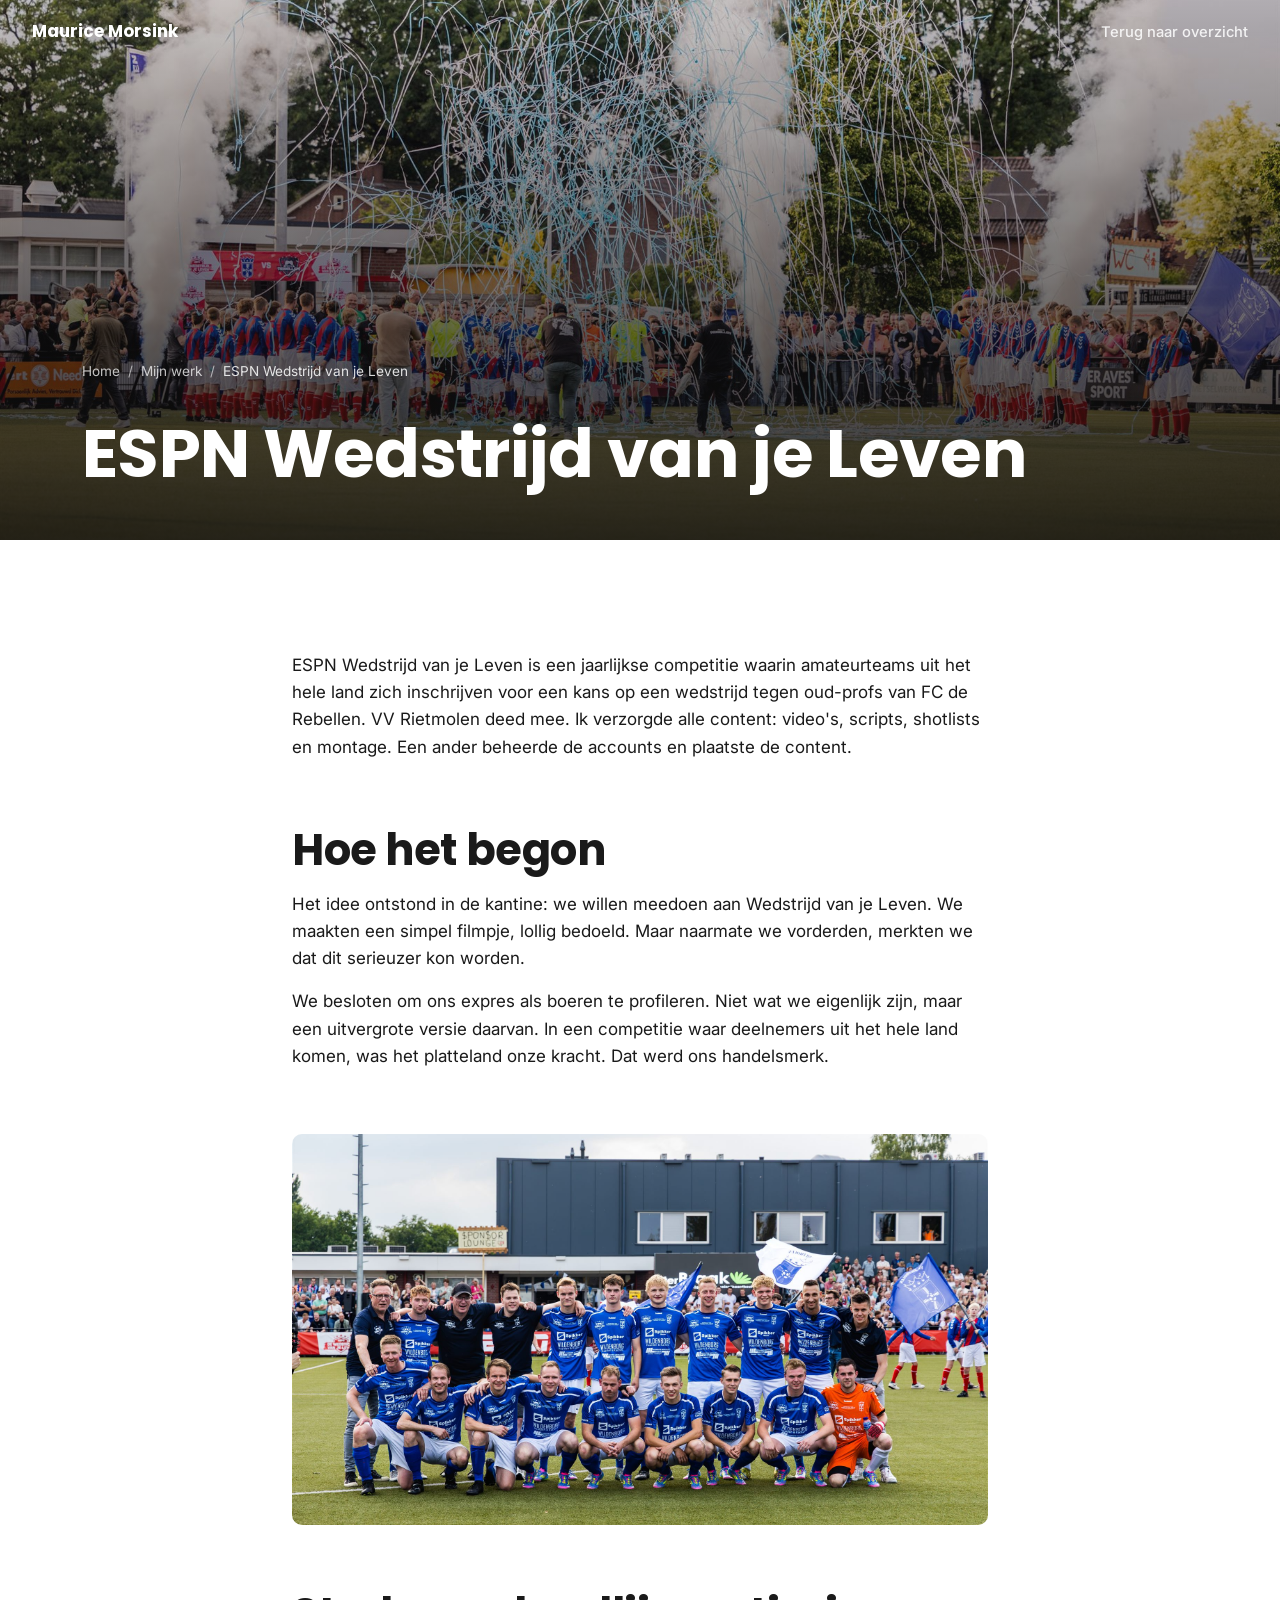
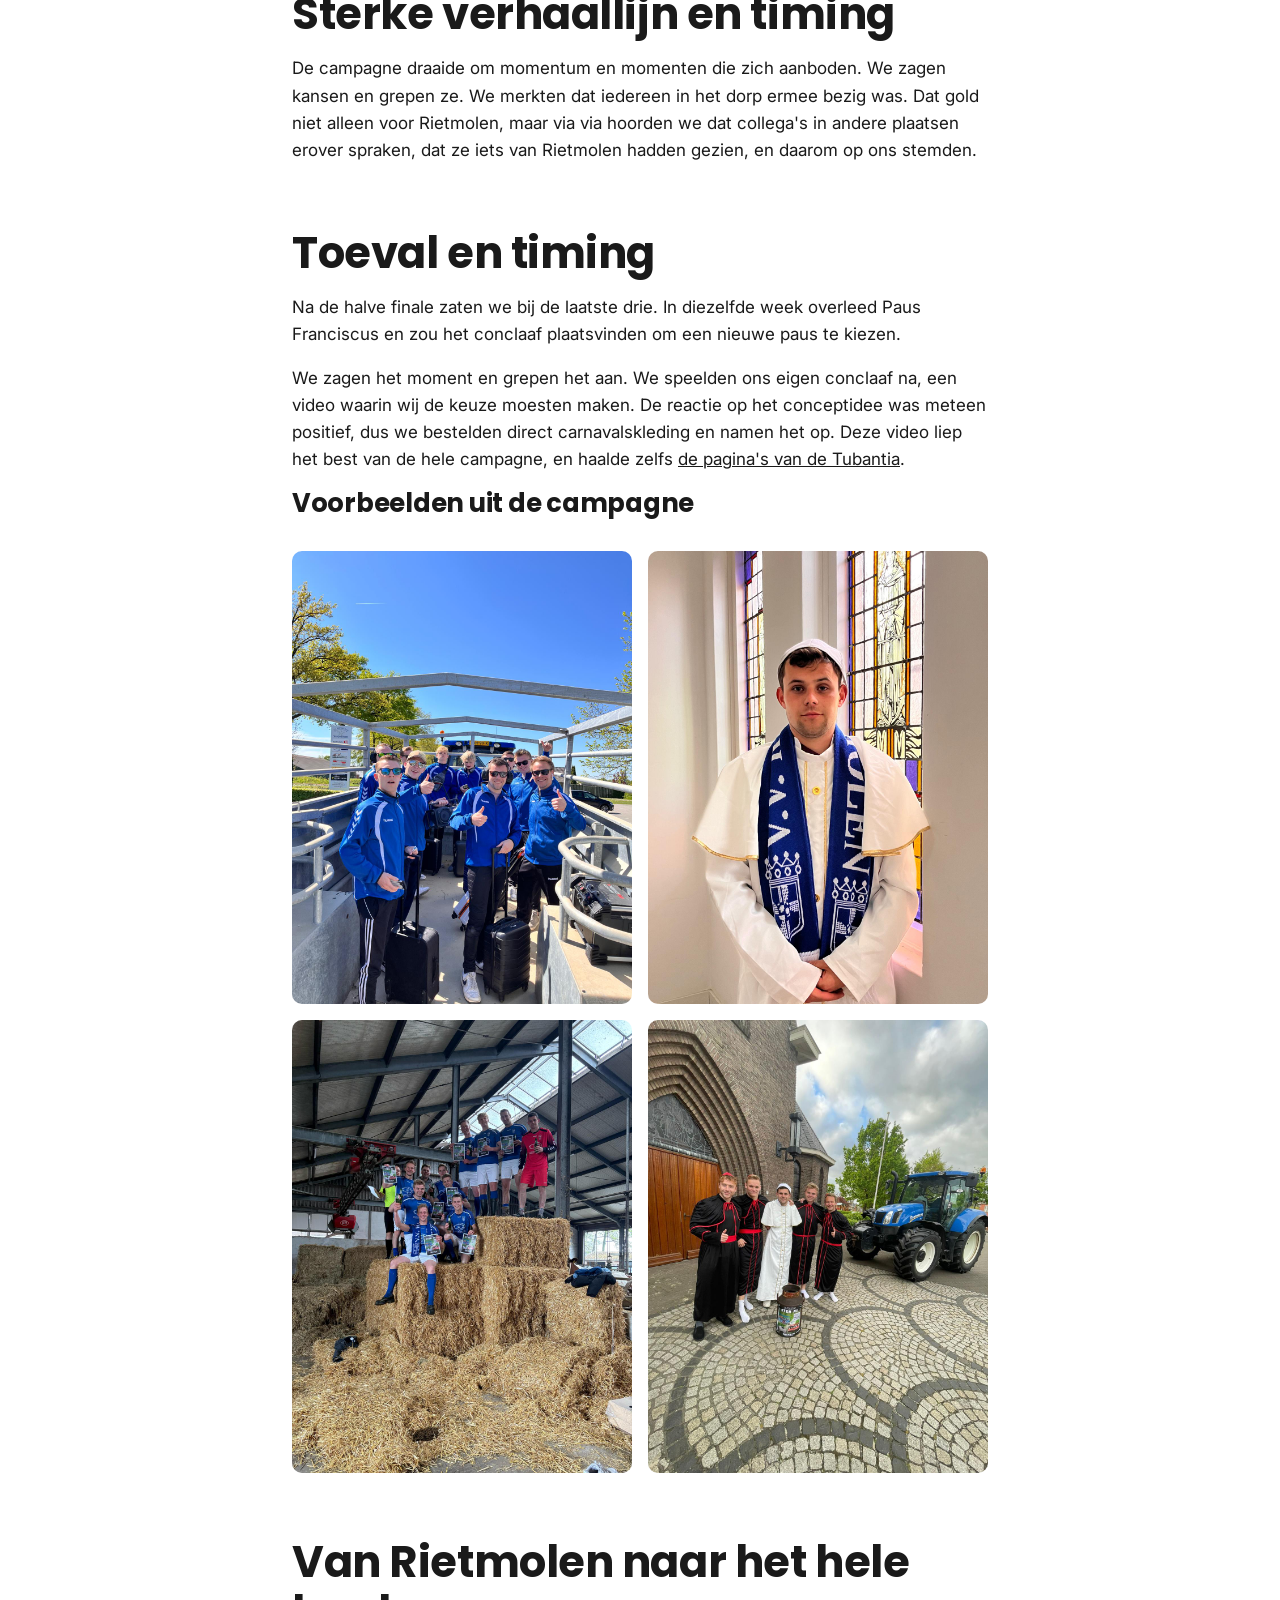
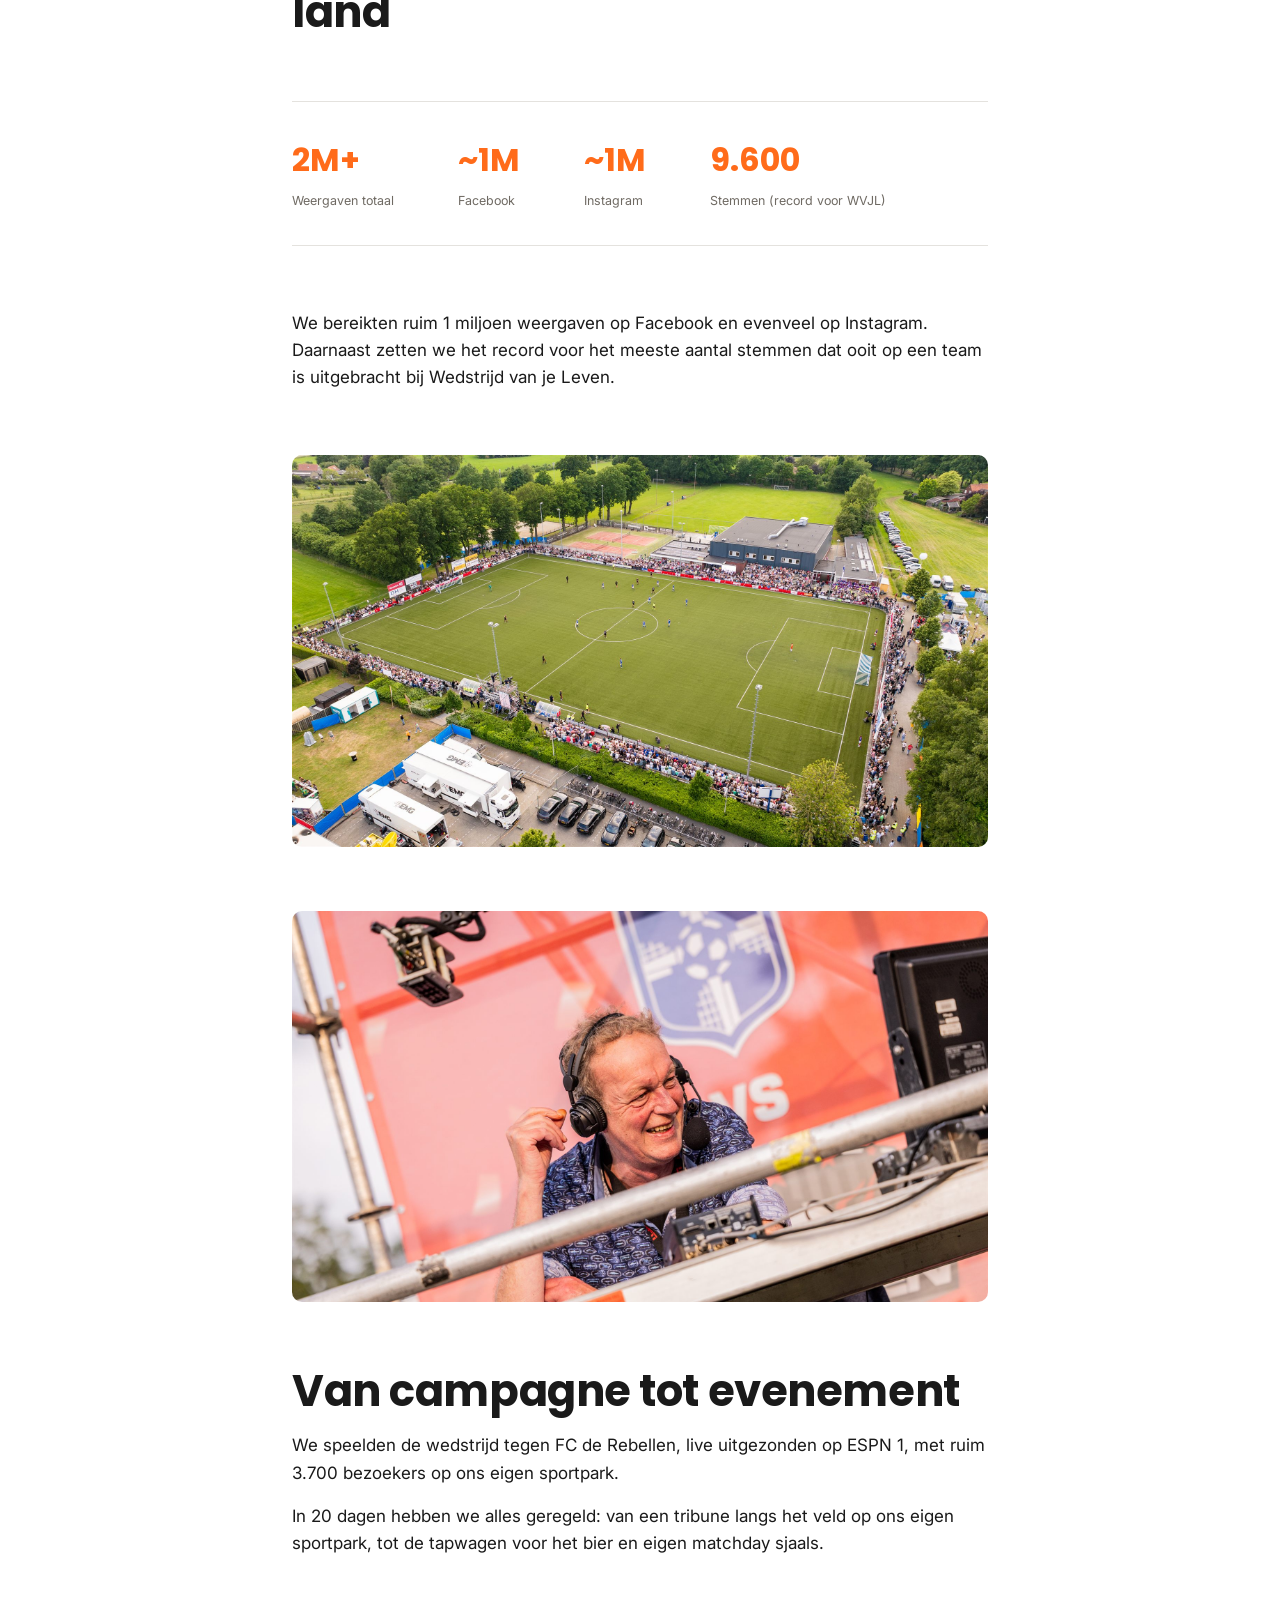
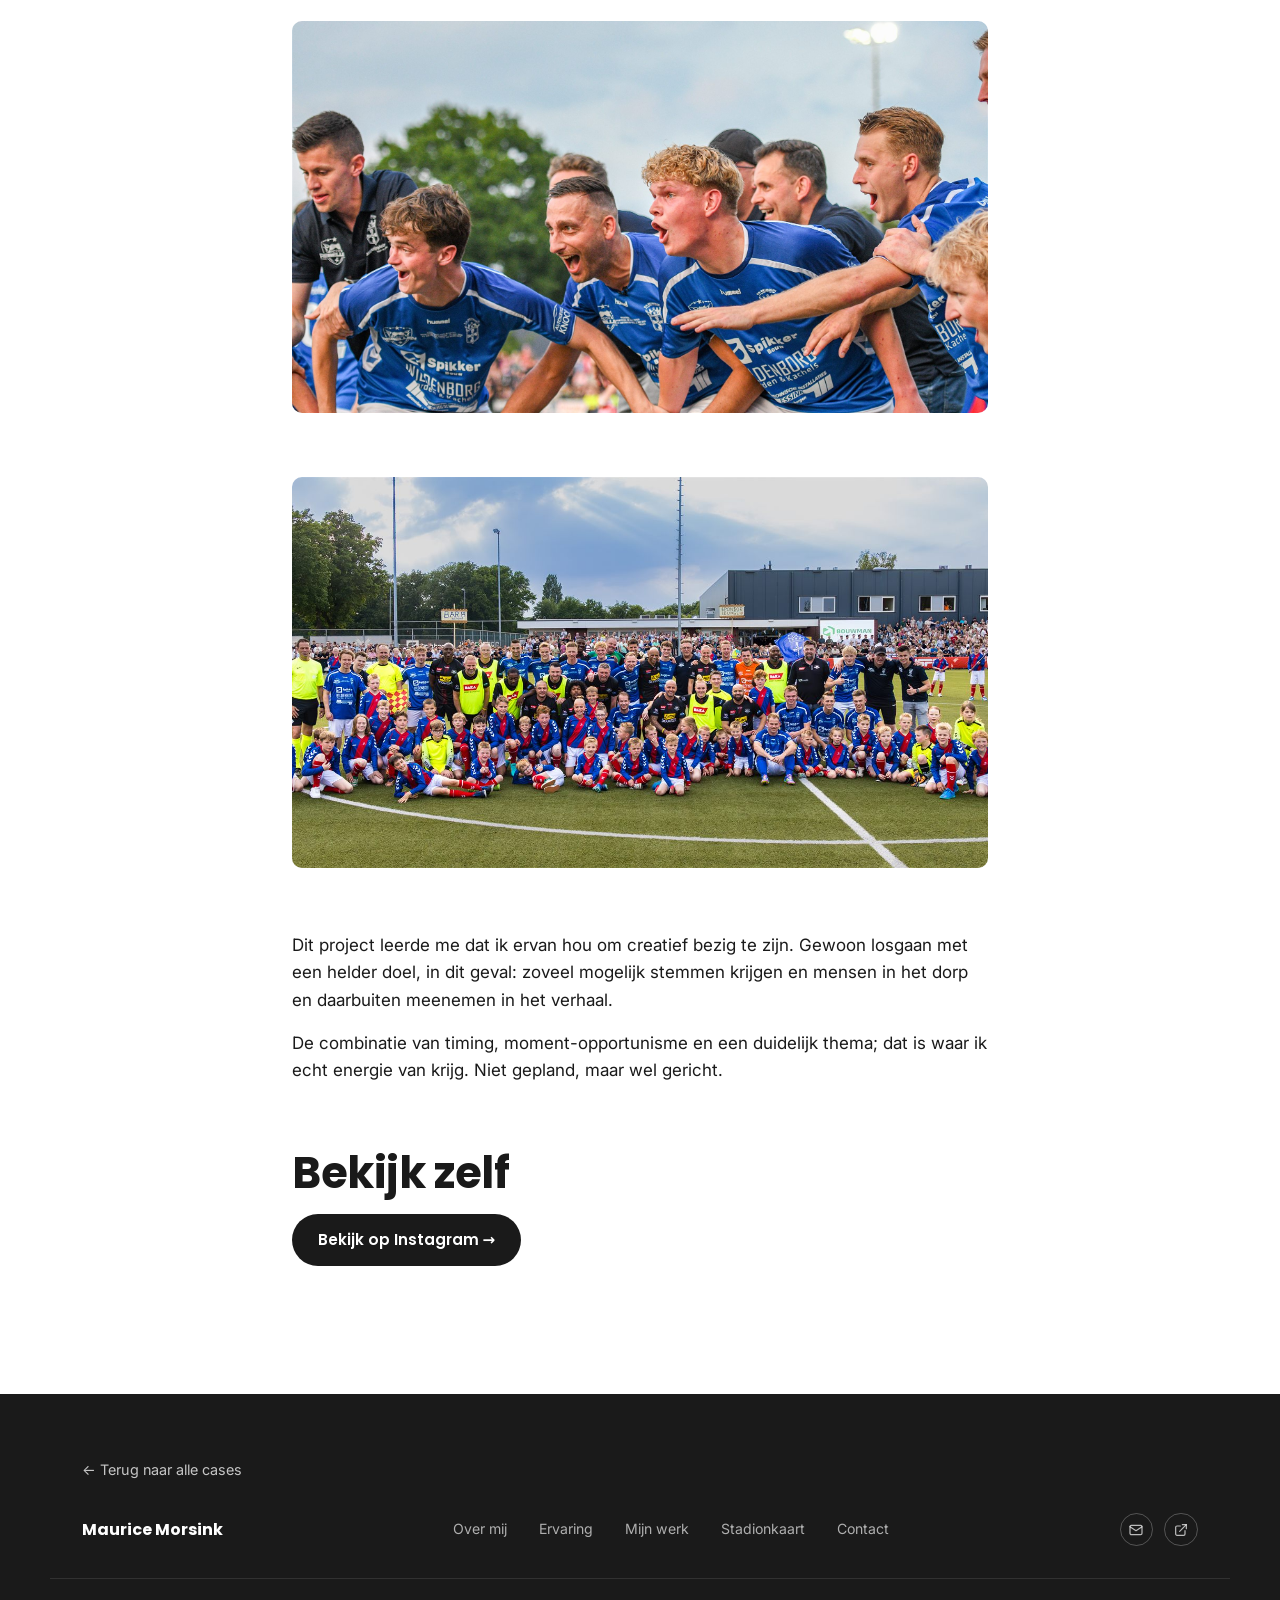
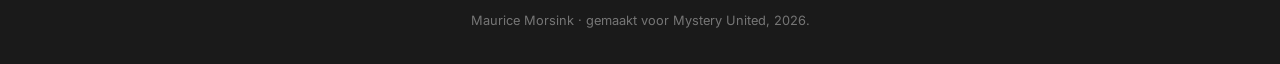
==== cases/espn-wedstrijd-van-je-leven.html @ ff26ba32 "Initial commit: Mystery United sollicitatiesite Statische onepager met interactieve stadionkaart, ar" ====
<!DOCTYPE html>
<html lang="nl">
<head>
<meta charset="UTF-8">
<meta name="viewport" content="width=device-width, initial-scale=1.0">
<title>Case: ESPN Wedstrijd van je Leven · Maurice Morsink</title>

<link rel="preconnect" href="https://fonts.googleapis.com">
<link rel="preconnect" href="https://fonts.gstatic.com" crossorigin>
<link href="https://fonts.googleapis.com/css2?family=Inter:wght@400;500;600&family=Poppins:wght@500;600;700&display=swap" rel="stylesheet">
<link rel="stylesheet" href="../css/styles.css">
</head>
<body>

<nav class="nav is-scrolled">
  <a href="../index.html" class="nav-logo">Maurice Morsink</a>
  <ul class="nav-links">
    <li><a href="../index.html#contentmarketeer">Terug naar overzicht</a></li>
  </ul>
</nav>

<header class="case-hero">
  <figure class="photo" data-num="12"><img src="../assets/photos/foto-12.jpg" alt="ESPN Wedstrijd van je Leven" onerror="this.parentElement.classList.add('missing')"></figure>
  <div class="container case-hero-content">
    <nav class="breadcrumb" aria-label="Breadcrumb">
      <a href="../index.html">Home</a>
      <span>/</span>
      <a href="../index.html#contentmarketeer">Mijn werk</a>
      <span>/</span>
      <span aria-current="page">ESPN Wedstrijd van je Leven</span>
    </nav>

    <h1>ESPN Wedstrijd van je Leven</h1>
  </div>
</header>

<article class="case-body">
  <p>ESPN Wedstrijd van je Leven is een jaarlijkse competitie waarin amateurteams uit het hele land zich inschrijven voor een kans op een wedstrijd tegen oud-profs van FC de Rebellen. VV Rietmolen deed mee. Ik verzorgde alle content: video's, scripts, shotlists en montage. Een ander beheerde de accounts en plaatste de content.</p>

  <h2>Hoe het begon</h2>
  <p>Het idee ontstond in de kantine: we willen meedoen aan Wedstrijd van je Leven. We maakten een simpel filmpje, lollig bedoeld. Maar naarmate we vorderden, merkten we dat dit serieuzer kon worden.</p>
  <p>We besloten om ons expres als boeren te profileren. Niet wat we eigenlijk zijn, maar een uitvergrote versie daarvan. In een competitie waar deelnemers uit het hele land komen, was het platteland onze kracht. Dat werd ons handelsmerk.</p>

  <figure class="photo" data-num="55"><img src="../assets/photos/foto-55.jpg" alt="VV Rietmolen teamfoto met vlaggen en publiek" onerror="this.parentElement.classList.add('missing')"></figure>

  <h2>Sterke verhaallijn en timing</h2>
  <p>De campagne draaide om momentum en momenten die zich aanboden. We zagen kansen en grepen ze. We merkten dat iedereen in het dorp ermee bezig was. Dat gold niet alleen voor Rietmolen, maar via via hoorden we dat collega's in andere plaatsen erover spraken, dat ze iets van Rietmolen hadden gezien, en daarom op ons stemden.</p>

  <h2>Toeval en timing</h2>
  <p>Na de halve finale zaten we bij de laatste drie. In diezelfde week overleed Paus Franciscus en zou het conclaaf plaatsvinden om een nieuwe paus te kiezen.</p>
  <p>We zagen het moment en grepen het aan. We speelden ons eigen conclaaf na, een video waarin wij de keuze moesten maken. De reactie op het conceptidee was meteen positief, dus we bestelden direct carnavalskleding en namen het op. Deze video liep het best van de hele campagne, en haalde zelfs <a href="https://www.tubantia.nl/play/productie/vv-rietmolen-speelt-het-vaticaan-na-1399863" target="_blank" rel="noopener">de pagina's van de Tubantia</a>.</p>

  <h3>Voorbeelden uit de campagne</h3>
  <div class="case-example-grid">
    <figure class="photo" data-num="57"><img src="../assets/photos/foto-57.jpg" alt="Het team in trainingspakken in de veekar, als vertrekhal geënsceneerd" onerror="this.parentElement.classList.add('missing')"></figure>
    <figure class="photo" data-num="58"><img src="../assets/photos/foto-58.jpg" alt="In vol pausornaat voor de pausvideo" onerror="this.parentElement.classList.add('missing')"></figure>
    <figure class="photo" data-num="59"><img src="../assets/photos/foto-59.jpg" alt="Het team in de schuur met STEM NU-posters" onerror="this.parentElement.classList.add('missing')"></figure>
    <figure class="photo" data-num="61"><img src="../assets/photos/foto-61.jpg" alt="Kardinalen en de paus voor de kerk, met een trekker op de achtergrond" onerror="this.parentElement.classList.add('missing')"></figure>
  </div>

  <h2>Van Rietmolen naar het hele land</h2>
  <div class="case-stats-row">
    <div class="case-stat"><strong>2M+</strong><span>Weergaven totaal</span></div>
    <div class="case-stat"><strong>~1M</strong><span>Facebook</span></div>
    <div class="case-stat"><strong>~1M</strong><span>Instagram</span></div>
    <div class="case-stat"><strong>9.600</strong><span>Stemmen (record voor WVJL)</span></div>
  </div>
  <p>We bereikten ruim 1 miljoen weergaven op Facebook en evenveel op Instagram. Daarnaast zetten we het record voor het meeste aantal stemmen dat ooit op een team is uitgebracht bij Wedstrijd van je Leven.</p>

  <figure class="photo" data-num="60"><img src="../assets/photos/foto-60.jpg" alt="Luchtfoto van het sportpark tijdens de wedstrijd, met ESPN-uitzendwagens" onerror="this.parentElement.classList.add('missing')"></figure>
  <figure class="photo" data-num="14"><img src="../assets/photos/foto-14.jpg" alt="Commentator en broadcastopstelling bij Wedstrijd van je Leven" onerror="this.parentElement.classList.add('missing')"></figure>

  <h2>Van campagne tot evenement</h2>
  <p>We speelden de wedstrijd tegen FC de Rebellen, live uitgezonden op ESPN 1, met ruim 3.700 bezoekers op ons eigen sportpark.</p>
  <p>In 20 dagen hebben we alles geregeld: van een tribune langs het veld op ons eigen sportpark, tot de tapwagen voor het bier en eigen matchday sjaals.</p>

  <figure class="photo" data-num="56"><img src="../assets/photos/foto-56.jpg" alt="Spelers van VV Rietmolen vieren feest" onerror="this.parentElement.classList.add('missing')"></figure>
  <figure class="photo" data-num="13"><img src="../assets/photos/foto-13.jpg" alt="Teamfoto op het veld met volle tribune" onerror="this.parentElement.classList.add('missing')"></figure>

  <p>Dit project leerde me dat ik ervan hou om creatief bezig te zijn. Gewoon losgaan met een helder doel, in dit geval: zoveel mogelijk stemmen krijgen en mensen in het dorp en daarbuiten meenemen in het verhaal.</p>
  <p>De combinatie van timing, moment-opportunisme en een duidelijk thema; dat is waar ik echt energie van krijg. Niet gepland, maar wel gericht.</p>

  <h2>Bekijk zelf</h2>
  <p><a class="btn btn-dark" href="https://www.instagram.com/vvrietmolenheren1/" target="_blank" rel="noopener">Bekijk op Instagram →</a></p>
</article>

<footer class="site-footer">
  <div class="container">
    <a class="case-back" href="../index.html#contentmarketeer">← Terug naar alle cases</a>
  </div>
  <div class="container footer-inner">
    <a href="../index.html" class="footer-logo">Maurice Morsink</a>
    <ul class="footer-links">
      <li><a href="../index.html#over-mij">Over mij</a></li>
      <li><a href="../index.html#ervaring">Ervaring</a></li>
      <li><a href="../index.html#contentmarketeer">Mijn werk</a></li>
      <li><a href="../index.html#stadionkaart">Stadionkaart</a></li>
      <li><a href="../index.html#contact">Contact</a></li>
    </ul>
    <div class="footer-social">
      <a href="mailto:mauricemorsink@hotmail.com" aria-label="Mail mij">
        <svg width="16" height="16" viewBox="0 0 24 24" fill="none" stroke="currentColor" stroke-width="1.8" stroke-linecap="round" stroke-linejoin="round"><rect x="3" y="5" width="18" height="14" rx="2"/><path d="M3 7l9 6 9-6"/></svg>
      </a>
      <a href="https://www.linkedin.com/in/mauricemorsink/" target="_blank" rel="noopener" aria-label="LinkedIn">
        <svg width="16" height="16" viewBox="0 0 24 24" fill="none" stroke="currentColor" stroke-width="1.8" stroke-linecap="round" stroke-linejoin="round"><path d="M14 4h6v6"/><path d="M20 4L10 14"/><path d="M18 13v5a2 2 0 0 1-2 2H6a2 2 0 0 1-2-2V8a2 2 0 0 1 2-2h5"/></svg>
      </a>
    </div>
  </div>
  <div class="container footer-bottom">Maurice Morsink · gemaakt voor Mystery United, 2026.</div>
</footer>

<script src="../js/main.js"></script>
</body>
</html>
---- css/styles.css ----
/* ============================================
   Mystery United — sollicitatiesite Maurice
   Design system: antraciet/wit basis, oranje accent
   ============================================ */

:root {
  --color-ink: #1a1a1a;
  --color-ink-soft: #2c2c2c;
  --color-paper: #ffffff;
  --color-paper-soft: #f5f4f2;
  --color-line: #e4e2de;
  --color-orange: #ff6b1a; /* placeholder — vervang door exact Mystery United-oranje */
  --color-orange-dark: #e0570d;
  --color-muted: #6f6a63;

  --font-head: "Poppins", "Segoe UI", system-ui, sans-serif;
  --font-body: "Inter", "Segoe UI", system-ui, sans-serif;

  --gap-xs: 0.5rem;
  --gap-sm: 1rem;
  --gap-md: 2rem;
  --gap-lg: 4rem;
  --gap-xl: 7rem;

  --radius: 10px;
  --shadow-soft: 0 12px 30px rgba(26, 26, 26, 0.12);
  --container: 1180px;
}

* { box-sizing: border-box; }

html { scroll-behavior: smooth; }

body {
  margin: 0;
  background: var(--color-paper);
  color: var(--color-ink);
  font-family: var(--font-body);
  font-size: 17px;
  line-height: 1.6;
  -webkit-font-smoothing: antialiased;
  overflow-x: hidden;
}

h1, h2, h3, h4 {
  font-family: var(--font-head);
  font-weight: 700;
  line-height: 1.15;
  margin: 0 0 var(--gap-sm);
  letter-spacing: -0.01em;
}

h2 { font-size: clamp(1.9rem, 3.4vw, 2.75rem); }
h3 { font-size: clamp(1.25rem, 2vw, 1.6rem); }

p { margin: 0 0 1rem; }
a { color: inherit; }

img { max-width: 100%; display: block; }

.container {
  width: 100%;
  max-width: var(--container);
  margin: 0 auto;
  padding: 0 var(--gap-md);
}

section { padding: var(--gap-xl) 0; }

.eyebrow {
  display: inline-block;
  font-family: var(--font-head);
  font-size: 0.8rem;
  font-weight: 600;
  letter-spacing: 0.14em;
  text-transform: uppercase;
  color: var(--color-orange);
  margin-bottom: var(--gap-xs);
}

.lede {
  max-width: 640px;
  color: var(--color-muted);
  font-size: 1.1rem;
}
.about-text {
  max-width: 640px;
  color: var(--color-ink);
  font-size: 1.05rem;
}

.btn {
  display: inline-flex;
  align-items: center;
  gap: 0.5rem;
  font-family: var(--font-head);
  font-weight: 600;
  font-size: 0.95rem;
  padding: 0.85rem 1.6rem;
  border-radius: 999px;
  background: var(--color-orange);
  color: var(--color-paper);
  text-decoration: none;
  border: none;
  cursor: pointer;
  transition: transform 0.2s ease, background 0.2s ease;
}
.btn:hover { background: var(--color-orange-dark); transform: translateY(-2px); }
.btn.btn-ghost {
  background: transparent;
  color: var(--color-paper);
  border: 1.5px solid rgba(255,255,255,0.6);
}
.btn.btn-ghost:hover { background: rgba(255,255,255,0.12); }
.btn.btn-dark { background: var(--color-ink); }
.btn.btn-dark:hover { background: #000; }

/* ---------- Nav ---------- */
.nav {
  position: fixed;
  top: 0; left: 0; right: 0;
  z-index: 100;
  display: flex;
  align-items: center;
  justify-content: space-between;
  padding: 1.1rem var(--gap-md);
  background: rgba(26,26,26,0.0);
  transition: background 0.3s ease, box-shadow 0.3s ease;
}
.nav.is-scrolled {
  background: rgba(26,26,26,0.92);
  backdrop-filter: blur(6px);
  box-shadow: 0 4px 20px rgba(0,0,0,0.15);
}
.nav-logo {
  font-family: var(--font-head);
  font-weight: 700;
  color: #fff;
  text-decoration: none;
  font-size: 1.05rem;
}
.nav-links {
  display: flex;
  gap: var(--gap-md);
  list-style: none;
  margin: 0; padding: 0;
}
.nav-links a {
  color: #fff;
  text-decoration: none;
  font-size: 0.92rem;
  font-weight: 500;
  opacity: 0.85;
}
.nav-links a:hover { opacity: 1; }
.nav-toggle { display: none; }

/* ---------- Hero ---------- */
.hero {
  position: relative;
  min-height: 78svh;
  display: flex;
  align-items: center;
  color: #fff;
  overflow: hidden;
  background:
    radial-gradient(ellipse 60% 50% at 12% 20%, rgba(255,107,26,0.18), transparent 60%),
    linear-gradient(160deg, #1e1e1e 0%, #262626 55%, #161616 100%);
  padding: 6rem 0 var(--gap-lg);
}
.hero-inner {
  position: relative;
  z-index: 2;
  display: grid;
  grid-template-columns: 1fr 1fr;
  align-items: center;
  gap: var(--gap-xl);
}
.hero-text { max-width: 46ch; }
.hero-role {
  font-family: var(--font-head);
  text-transform: uppercase;
  letter-spacing: 0.16em;
  font-size: 0.85rem;
  color: var(--color-orange);
  font-weight: 600;
  margin-bottom: var(--gap-sm);
}
.hero-text h1 {
  font-size: clamp(2.4rem, 5.5vw, 4rem);
  margin-bottom: var(--gap-sm);
}
.hero-tagline {
  font-size: clamp(1.05rem, 2vw, 1.3rem);
  color: rgba(255,255,255,0.82);
  margin-bottom: var(--gap-md);
}
.hero-portrait {
  position: relative;
  width: 100%;
  max-width: 480px;
  aspect-ratio: 4/3;
  border-radius: var(--radius);
  overflow: hidden;
  box-shadow: var(--shadow-soft);
  justify-self: end;
  border: 1px solid rgba(255,255,255,0.08);
}
.hero-portrait img {
  width: 100%;
  height: 100%;
  object-fit: cover;
}

@media (max-width: 820px) {
  .hero-inner { grid-template-columns: 1fr; gap: var(--gap-md); text-align: center; }
  .hero-text { max-width: none; justify-self: center; }
  .hero-portrait { justify-self: center; max-width: 420px; }
}

/* ---------- Photo placeholder system ---------- */
.photo {
  position: relative;
  margin: 0;
  overflow: hidden;
  border-radius: var(--radius);
  background: var(--color-paper-soft);
  aspect-ratio: var(--ph-ratio, 4/5);
}
.photo img {
  width: 100%;
  height: 100%;
  object-fit: cover;
  transition: transform 0.5s ease;
}
.photo:hover img { transform: scale(1.045); }
.photo.missing img { display: none; }
.photo.missing {
  display: flex;
  align-items: center;
  justify-content: center;
  border: 1.5px dashed var(--color-line);
  background:
    repeating-linear-gradient(135deg, var(--color-paper-soft), var(--color-paper-soft) 10px, #efece7 10px, #efece7 20px);
}
.photo.missing::after {
  content: "FOTO " attr(data-num);
  font-family: var(--font-head);
  font-weight: 600;
  font-size: 0.85rem;
  letter-spacing: 0.08em;
  color: var(--color-muted);
  background: rgba(255,255,255,0.85);
  padding: 0.35rem 0.7rem;
  border-radius: 999px;
}

/* ---------- Section headers ---------- */
.section-head {
  margin-bottom: var(--gap-lg);
}
.section-head.center { text-align: center; margin-left: auto; margin-right: auto; }

/* ---------- Over mij ---------- */
.about {
  background: var(--color-paper-soft);
}
.about-top {
  display: grid;
  grid-template-columns: 1.1fr 0.9fr;
  gap: var(--gap-xl);
  align-items: center;
}
.about-photo-main { --ph-ratio: 4/5; margin: 0; }

@media (max-width: 820px) {
  .about-top { grid-template-columns: 1fr; gap: var(--gap-md); }
  .about-photo-main { max-width: 340px; margin: 0 auto; }
}

/* ---------- Werkervaring ---------- */
.timeline-group-title {
  font-family: var(--font-head);
  font-size: 0.85rem;
  font-weight: 600;
  text-transform: uppercase;
  letter-spacing: 0.1em;
  color: var(--color-muted);
  margin: var(--gap-lg) 0 0.75rem;
}
.section-head + .timeline-group-title { margin-top: 0; }
.timeline-list {
  list-style: none;
  margin: 0 0 var(--gap-md);
  padding: 0;
  border-top: 1px solid var(--color-line);
}
.timeline-row {
  display: grid;
  grid-template-columns: auto 1fr auto;
  align-items: center;
  gap: var(--gap-sm);
  padding: 1.5rem 0;
  border-bottom: 1px solid var(--color-line);
}
.timeline-row:last-child { border-bottom: none; }
.timeline-kind {
  font-family: var(--font-head);
  font-size: 0.75rem;
  font-weight: 600;
  text-transform: uppercase;
  letter-spacing: 0.08em;
  color: var(--color-orange);
  border: 1px solid var(--color-orange);
  border-radius: 999px;
  padding: 0.3rem 0.7rem;
  white-space: nowrap;
}
.timeline-kind-volunteer {
  color: var(--color-muted);
  border-color: var(--color-line);
}
.timeline-title {
  font-family: var(--font-head);
  font-weight: 600;
  font-size: 1.1rem;
  color: var(--color-ink);
}
.timeline-title .tl-company { color: var(--color-orange); }
.timeline-period {
  color: var(--color-muted);
  font-size: 0.88rem;
  white-space: nowrap;
}
@media (max-width: 640px) {
  .timeline-row { grid-template-columns: 1fr auto; row-gap: 0.4rem; }
  .timeline-kind { grid-column: 1 / -1; justify-self: start; }
}


/* ---------- Contentmarketeer cases ---------- */
.cases-grid {
  display: grid;
  grid-template-columns: 1fr 1fr;
  gap: var(--gap-md);
  margin-top: var(--gap-lg);
}
.case-card {
  position: relative;
  display: block;
  border-radius: var(--radius);
  overflow: hidden;
  text-decoration: none;
  color: #fff;
  min-height: 480px;
  box-shadow: var(--shadow-soft);
  transition: transform 0.35s ease, box-shadow 0.35s ease;
}
.case-card:hover {
  transform: translateY(-6px);
  box-shadow: 0 24px 50px rgba(0, 0, 0, 0.28);
}
.case-card .photo {
  position: absolute; inset: 0;
  border-radius: 0;
  --ph-ratio: auto;
  width: 100%;
  height: 100%;
}
.case-card::after {
  content: "";
  position: absolute; inset: 0;
  background: linear-gradient(180deg, rgba(26,26,26,0.05) 30%, rgba(15,15,15,0.9) 100%);
  z-index: 1;
  transition: background 0.35s ease;
}
.case-card:hover::after {
  background: linear-gradient(180deg, rgba(26,26,26,0.15) 20%, rgba(15,15,15,0.82) 100%);
}
.case-card-body {
  position: absolute;
  z-index: 2;
  left: 0; right: 0; bottom: 0;
  padding: var(--gap-md);
}
.case-tag {
  font-family: var(--font-head);
  font-size: 0.75rem;
  font-weight: 600;
  text-transform: uppercase;
  letter-spacing: 0.1em;
  color: var(--color-orange);
  margin-bottom: 0.4rem;
  display: block;
}
.case-card h3 { color: #fff; margin-bottom: 0.5rem; }
.case-card p { color: rgba(255,255,255,0.82); max-width: 42ch; margin-bottom: 1rem; }
.case-stats {
  display: flex;
  gap: var(--gap-md);
  margin-top: var(--gap-sm);
}
.case-stat strong {
  display: block;
  font-family: var(--font-head);
  font-size: 1.4rem;
  color: #fff;
}
.case-stat span {
  font-size: 0.78rem;
  color: rgba(255,255,255,0.7);
}
.case-card .case-link {
  font-family: var(--font-head);
  font-weight: 600;
  font-size: 0.9rem;
  color: var(--color-orange);
  display: inline-flex;
  align-items: center;
  gap: 0.4rem;
  transition: gap 0.3s ease, color 0.3s ease;
}
.case-card:hover .case-link {
  gap: 0.75rem;
  color: #fff;
}

@media (max-width: 820px) {
  .cases-grid { grid-template-columns: 1fr; }
}

/* ---------- Stadionkaart ---------- */
.map-section { background: var(--color-ink); color: #fff; }
.map-section .lede { color: rgba(255,255,255,0.72); }
.map-stats {
  display: flex;
  flex-wrap: wrap;
  gap: var(--gap-lg);
  margin: var(--gap-md) 0 var(--gap-lg);
}
.map-stat strong {
  display: block;
  font-family: var(--font-head);
  font-size: clamp(2rem, 4vw, 3rem);
  color: var(--color-orange);
}
.map-stat span {
  font-size: 0.85rem;
  color: rgba(255,255,255,0.65);
  text-transform: uppercase;
  letter-spacing: 0.06em;
}
.map-filters {
  display: flex;
  flex-wrap: wrap;
  gap: 0.6rem;
  margin-bottom: var(--gap-sm);
}
.map-filter-btn {
  font-family: var(--font-head);
  font-size: 0.82rem;
  font-weight: 600;
  padding: 0.5rem 1rem;
  border-radius: 999px;
  border: 1px solid rgba(255,255,255,0.3);
  background: transparent;
  color: rgba(255,255,255,0.85);
  cursor: pointer;
  transition: all 0.2s ease;
}
.map-filter-btn:hover { border-color: var(--color-orange); }
.map-filter-btn.is-active {
  background: var(--color-orange);
  border-color: var(--color-orange);
  color: #fff;
}
#stadium-map {
  height: 560px;
  width: 100%;
  border-radius: var(--radius);
  overflow: hidden;
  box-shadow: var(--shadow-soft);
}

/* ---------- Archiefcarrousel (Instagram-stories) ---------- */
.archive-strip { margin-top: var(--gap-xl); }
.archive-strip-head {
  display: flex;
  align-items: center;
  justify-content: space-between;
  gap: var(--gap-sm);
  margin-bottom: var(--gap-sm);
}
.archive-strip-head h3 { color: #fff; margin: 0; }
.archive-strip-head .lede { margin: 0.3rem 0 0; }
.archive-nav { display: flex; gap: 0.6rem; flex-shrink: 0; }
.archive-nav button {
  width: 2.5rem;
  height: 2.5rem;
  border-radius: 50%;
  border: 1px solid rgba(255,255,255,0.3);
  background: transparent;
  color: #fff;
  font-size: 1.1rem;
  line-height: 1;
  cursor: pointer;
  display: flex;
  align-items: center;
  justify-content: center;
  transition: background 0.2s ease, border-color 0.2s ease;
}
.archive-nav button:hover { background: rgba(255,255,255,0.12); border-color: var(--color-orange); }
.archive-track {
  display: flex;
  gap: 1rem;
  overflow-x: auto;
  padding-bottom: 0.5rem;
  scrollbar-width: none;
}
.archive-track::-webkit-scrollbar { display: none; }
.archive-card {
  flex: 0 0 auto;
  width: 190px;
  aspect-ratio: 9/16;
  margin: 0;
  border-radius: var(--radius);
  overflow: hidden;
  box-shadow: var(--shadow-soft);
  cursor: zoom-in;
  background: var(--color-ink-soft);
}
.archive-card img {
  width: 100%;
  height: 100%;
  object-fit: cover;
  display: block;
  transition: transform 0.4s ease;
}
.archive-card:hover img { transform: scale(1.05); }

@media (max-width: 600px) {
  .archive-card { width: 140px; }
}
.leaflet-popup-content-wrapper { border-radius: 10px; }
.map-popup { width: 270px; font-family: var(--font-body); }
.map-popup .photo { --ph-ratio: 4/3; margin-bottom: 0.6rem; border-radius: 6px; }
.map-popup h4 { font-family: var(--font-head); font-size: 1.05rem; margin-bottom: 0.5rem; color: var(--color-ink); }
.map-popup-info {
  margin: 0 0 0.5rem;
  padding: 0.4rem 0 0;
  border-top: 1px solid var(--color-line);
}
.map-popup-row {
  display: grid;
  grid-template-columns: 74px 1fr;
  gap: 0.6rem;
  padding: 0.32rem 0;
}
.map-popup-row + .map-popup-row { border-top: 1px dashed var(--color-line); }
.map-popup-row dt {
  margin: 0;
  font-family: var(--font-head);
  font-size: 0.64rem;
  font-weight: 700;
  text-transform: uppercase;
  letter-spacing: 0.05em;
  color: var(--color-muted);
}
.map-popup-row dd {
  margin: 0;
  font-size: 0.82rem;
  color: var(--color-ink-soft);
  line-height: 1.35;
}
.map-popup-matches {
  list-style: none;
  margin: 0.5rem 0 0;
  padding: 0.4rem 0 0;
  border-top: 1px solid var(--color-line);
}
.map-popup-matches li {
  padding: 0.4rem 0;
  font-size: 0.8rem;
  color: var(--color-ink-soft);
  line-height: 1.4;
}
.map-popup-matches li + li { border-top: 1px dashed var(--color-line); }
.map-popup-matches strong {
  font-family: var(--font-head);
  color: var(--color-orange);
  margin-right: 0.35rem;
}
.map-popup-comp {
  display: block;
  font-size: 0.72rem;
  color: var(--color-muted);
}
.map-popup .home-badge {
  display: inline-block;
  font-size: 0.68rem;
  font-weight: 700;
  text-transform: uppercase;
  letter-spacing: 0.05em;
  color: var(--color-orange);
  border: 1px solid var(--color-orange);
  border-radius: 999px;
  padding: 0.1rem 0.5rem;
  margin-bottom: 0.35rem;
}
.marker-pin {
  width: 16px; height: 16px;
  border-radius: 50% 50% 50% 0;
  transform: rotate(-45deg);
  background: var(--color-orange);
  border: 2px solid #fff;
  box-shadow: 0 2px 6px rgba(0,0,0,0.4);
}
.marker-pin.marker-home {
  width: 22px; height: 22px;
  background: #fff;
  border: 3px solid var(--color-orange);
}


/* ---------- Lightbox ---------- */
.lightbox {
  position: fixed;
  inset: 0;
  z-index: 1000;
  background: rgba(10,10,10,0.94);
  display: none;
  align-items: center;
  justify-content: center;
  padding: var(--gap-md);
}
.lightbox.is-open { display: flex; }
.lightbox img {
  max-width: min(90vw, 1000px);
  max-height: 85vh;
  width: auto;
  border-radius: 6px;
  box-shadow: 0 20px 60px rgba(0,0,0,0.5);
}
.lightbox-close {
  position: absolute;
  top: var(--gap-md);
  right: var(--gap-md);
  background: none;
  border: none;
  color: #fff;
  font-size: 2rem;
  line-height: 1;
  cursor: pointer;
}

/* ---------- Waarom Mystery United ---------- */
.why {
  background: var(--color-paper-soft);
}
.why-inner {
  display: grid;
  grid-template-columns: 1fr 1fr;
  gap: var(--gap-lg);
  align-items: center;
}
.why-inner .photo { --ph-ratio: 4/5; }
.why blockquote {
  font-family: var(--font-head);
  font-size: clamp(1.1rem, 2vw, 1.35rem);
  font-weight: 500;
  line-height: 1.4;
  margin: var(--gap-md) 0;
  padding-left: var(--gap-sm);
  border-left: 3px solid var(--color-orange);
}

@media (max-width: 820px) {
  .why-inner { grid-template-columns: 1fr; }
}

/* ---------- Contact / footer ---------- */
.contact {
  position: relative;
  color: #fff;
  min-height: 70vh;
  display: flex;
  align-items: flex-end;
  overflow: hidden;
}
.contact .photo {
  position: absolute; inset: 0;
  border-radius: 0;
  --ph-ratio: auto;
  height: 100%;
}
.contact::after {
  content: "";
  position: absolute; inset: 0;
  background: linear-gradient(180deg, rgba(26,26,26,0.1) 0%, rgba(15,15,15,0.92) 90%);
}
.contact-content {
  position: relative;
  z-index: 2;
  width: 100%;
  padding: var(--gap-xl) 0;
  text-align: center;
}
.contact-content .lede { color: rgba(255,255,255,0.78); margin: 0 auto var(--gap-md); text-align: center; }
.contact-links {
  display: flex;
  justify-content: center;
  flex-wrap: wrap;
  gap: var(--gap-sm);
  margin-top: var(--gap-md);
}
.todo {
  color: var(--color-orange);
  font-weight: 600;
}

footer.site-footer {
  background: var(--color-ink);
  color: rgba(255,255,255,0.5);
  font-size: 0.85rem;
  padding: var(--gap-lg) 0 var(--gap-md);
}
footer.site-footer .case-back { margin-bottom: var(--gap-md); }
.footer-inner {
  display: flex;
  flex-wrap: wrap;
  align-items: center;
  justify-content: space-between;
  gap: var(--gap-md);
  padding-bottom: var(--gap-md);
  border-bottom: 1px solid rgba(255,255,255,0.1);
}
.footer-logo {
  font-family: var(--font-head);
  font-weight: 700;
  color: #fff;
  text-decoration: none;
  font-size: 1rem;
}
.footer-links {
  display: flex;
  flex-wrap: wrap;
  gap: var(--gap-md);
  list-style: none;
  margin: 0;
  padding: 0;
}
.footer-links a {
  color: rgba(255,255,255,0.65);
  text-decoration: none;
  font-size: 0.88rem;
  transition: color 0.2s ease;
}
.footer-links a:hover { color: var(--color-orange); }
.footer-social { display: flex; gap: 0.7rem; }
.footer-social a {
  width: 2.1rem;
  height: 2.1rem;
  border-radius: 50%;
  border: 1px solid rgba(255,255,255,0.25);
  display: flex;
  align-items: center;
  justify-content: center;
  color: rgba(255,255,255,0.7);
  transition: border-color 0.2s ease, color 0.2s ease;
}
.footer-social a:hover { border-color: var(--color-orange); color: var(--color-orange); }
.footer-bottom {
  text-align: center;
  font-size: 0.8rem;
  color: rgba(255,255,255,0.4);
  padding-top: var(--gap-md);
}

@media (max-width: 640px) {
  .footer-inner { flex-direction: column; text-align: center; }
}

/* ---------- Scroll reveal ---------- */
[data-reveal] {
  opacity: 0;
  transform: translateY(24px);
  transition: opacity 0.7s ease, transform 0.7s ease;
}
[data-reveal].is-visible {
  opacity: 1;
  transform: translateY(0);
}

/* ---------- Case pages ---------- */
.case-hero {
  position: relative;
  min-height: 60vh;
  display: flex;
  align-items: flex-end;
  color: #fff;
  overflow: hidden;
}
.case-hero .photo { position: absolute; inset: 0; border-radius: 0; --ph-ratio: auto; height: 100%; }
.case-hero::after {
  content: "";
  position: absolute; inset: 0;
  background: linear-gradient(180deg, rgba(26,26,26,0.2) 0%, rgba(15,15,15,0.88) 100%);
}
.case-hero-content { position: relative; z-index: 2; padding-top: var(--gap-xl); padding-bottom: var(--gap-md); }
.case-hero-content h1 { font-size: clamp(2.4rem, 6vw, 4.2rem); }
.case-back {
  display: inline-flex;
  align-items: center;
  gap: 0.4rem;
  color: rgba(255,255,255,0.75);
  text-decoration: none;
  font-size: 0.9rem;
  margin-bottom: var(--gap-md);
}
.case-back:hover { color: #fff; }
.breadcrumb {
  display: flex;
  align-items: center;
  gap: 0.5rem;
  font-size: 0.85rem;
  color: rgba(255,255,255,0.6);
  margin-bottom: var(--gap-md);
}
.breadcrumb a { color: rgba(255,255,255,0.75); text-decoration: none; }
.breadcrumb a:hover { color: #fff; }
.breadcrumb span[aria-current] { color: rgba(255,255,255,0.85); }
.case-body {
  max-width: 760px;
  margin: 0 auto;
  padding: var(--gap-xl) var(--gap-md);
}
.case-body h2 { margin-top: var(--gap-lg); }
.case-body .photo { margin: var(--gap-lg) 0; --ph-ratio: 16/9; }
.case-todo {
  font-size: 0.9rem;
  color: var(--color-muted);
  background: var(--color-paper-soft);
  border: 1.5px dashed var(--color-line);
  border-radius: 8px;
  padding: 0.9rem 1.1rem;
}
.case-example-grid {
  display: grid;
  grid-template-columns: repeat(2, 1fr);
  gap: var(--gap-sm);
  margin: var(--gap-md) 0 var(--gap-lg);
}
.case-example-grid .photo { margin: 0; --ph-ratio: 3/4; }

@media (max-width: 600px) {
  .case-example-grid { grid-template-columns: 1fr; }
}
.case-stats-row {
  display: flex;
  flex-wrap: wrap;
  gap: var(--gap-lg);
  margin: var(--gap-lg) 0;
  padding: var(--gap-md) 0;
  border-top: 1px solid var(--color-line);
  border-bottom: 1px solid var(--color-line);
}
.case-stats-row .case-stat strong { color: var(--color-orange); font-size: 2rem; }
.case-stats-row .case-stat span { color: var(--color-muted); }

/* ---------- Responsive: nav ---------- */
@media (max-width: 720px) {
  section { padding: var(--gap-lg) 0; }
  .nav-links { display: none; }
}
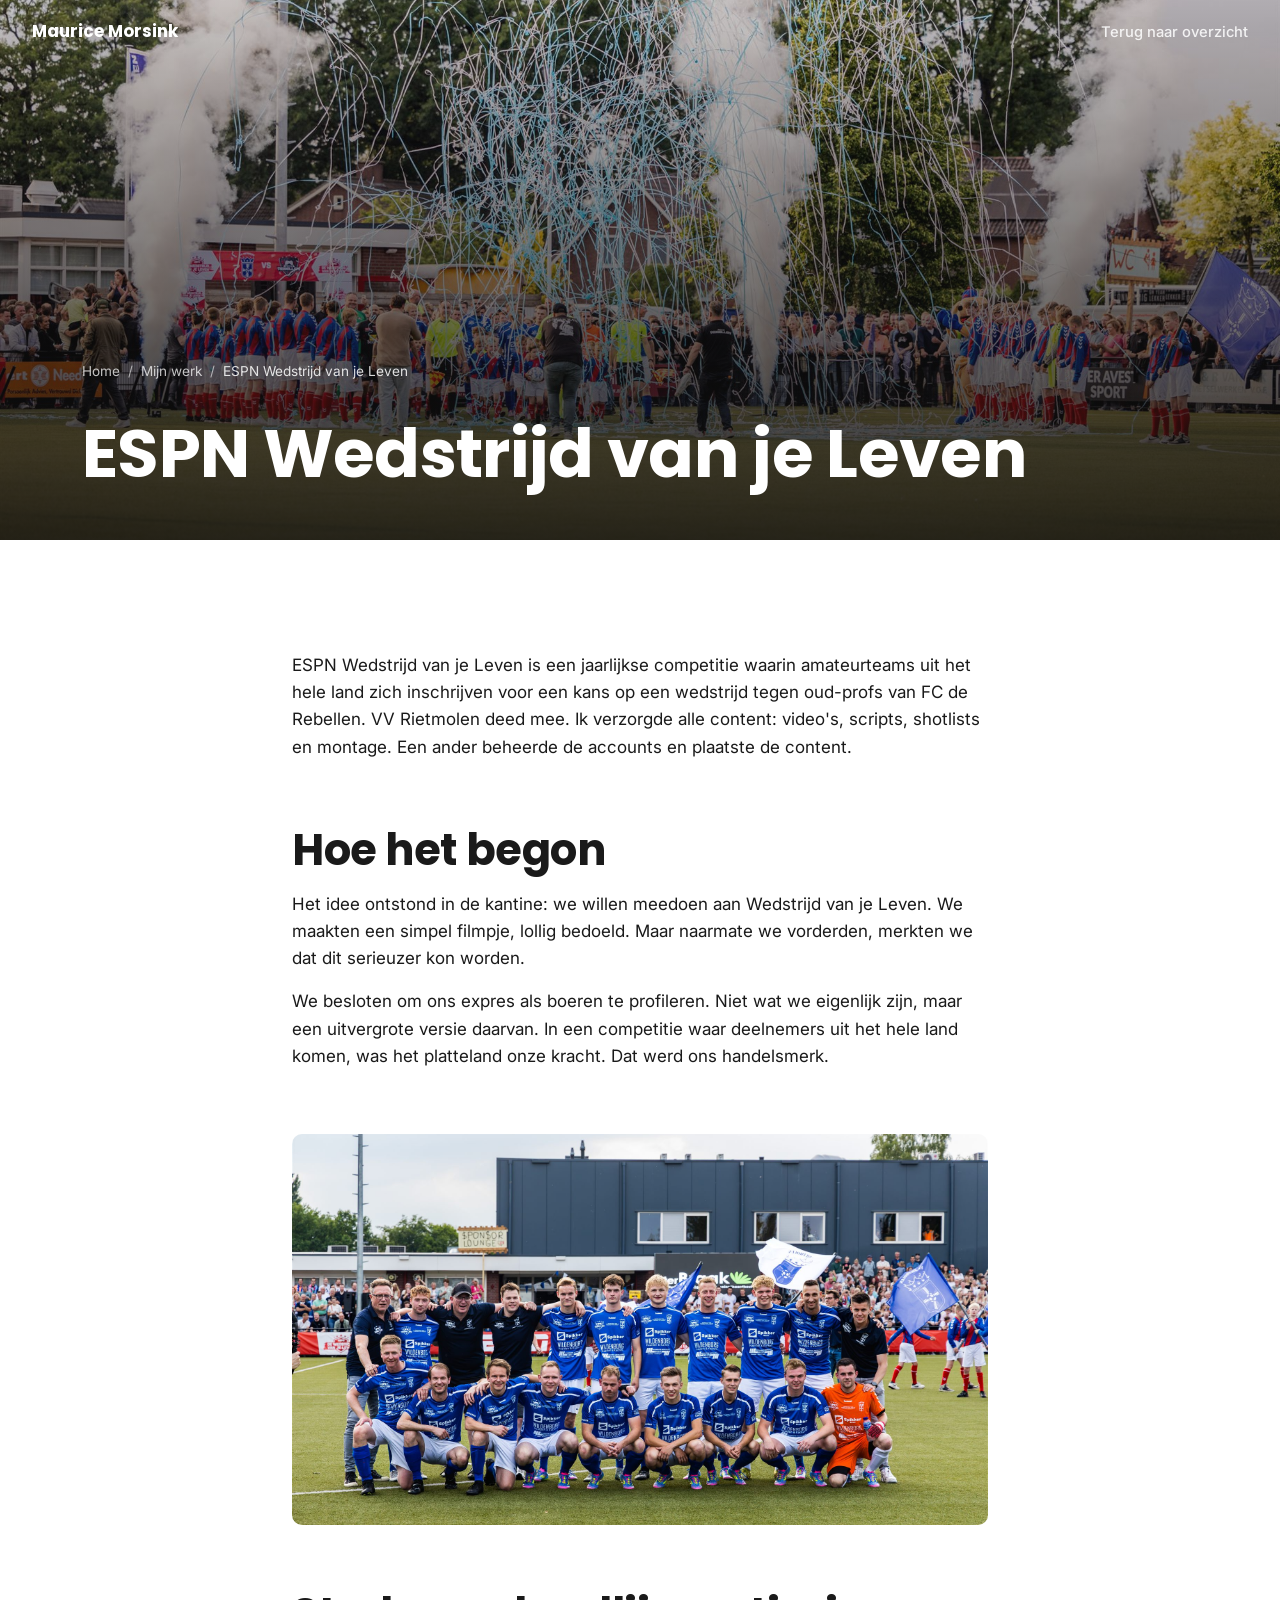
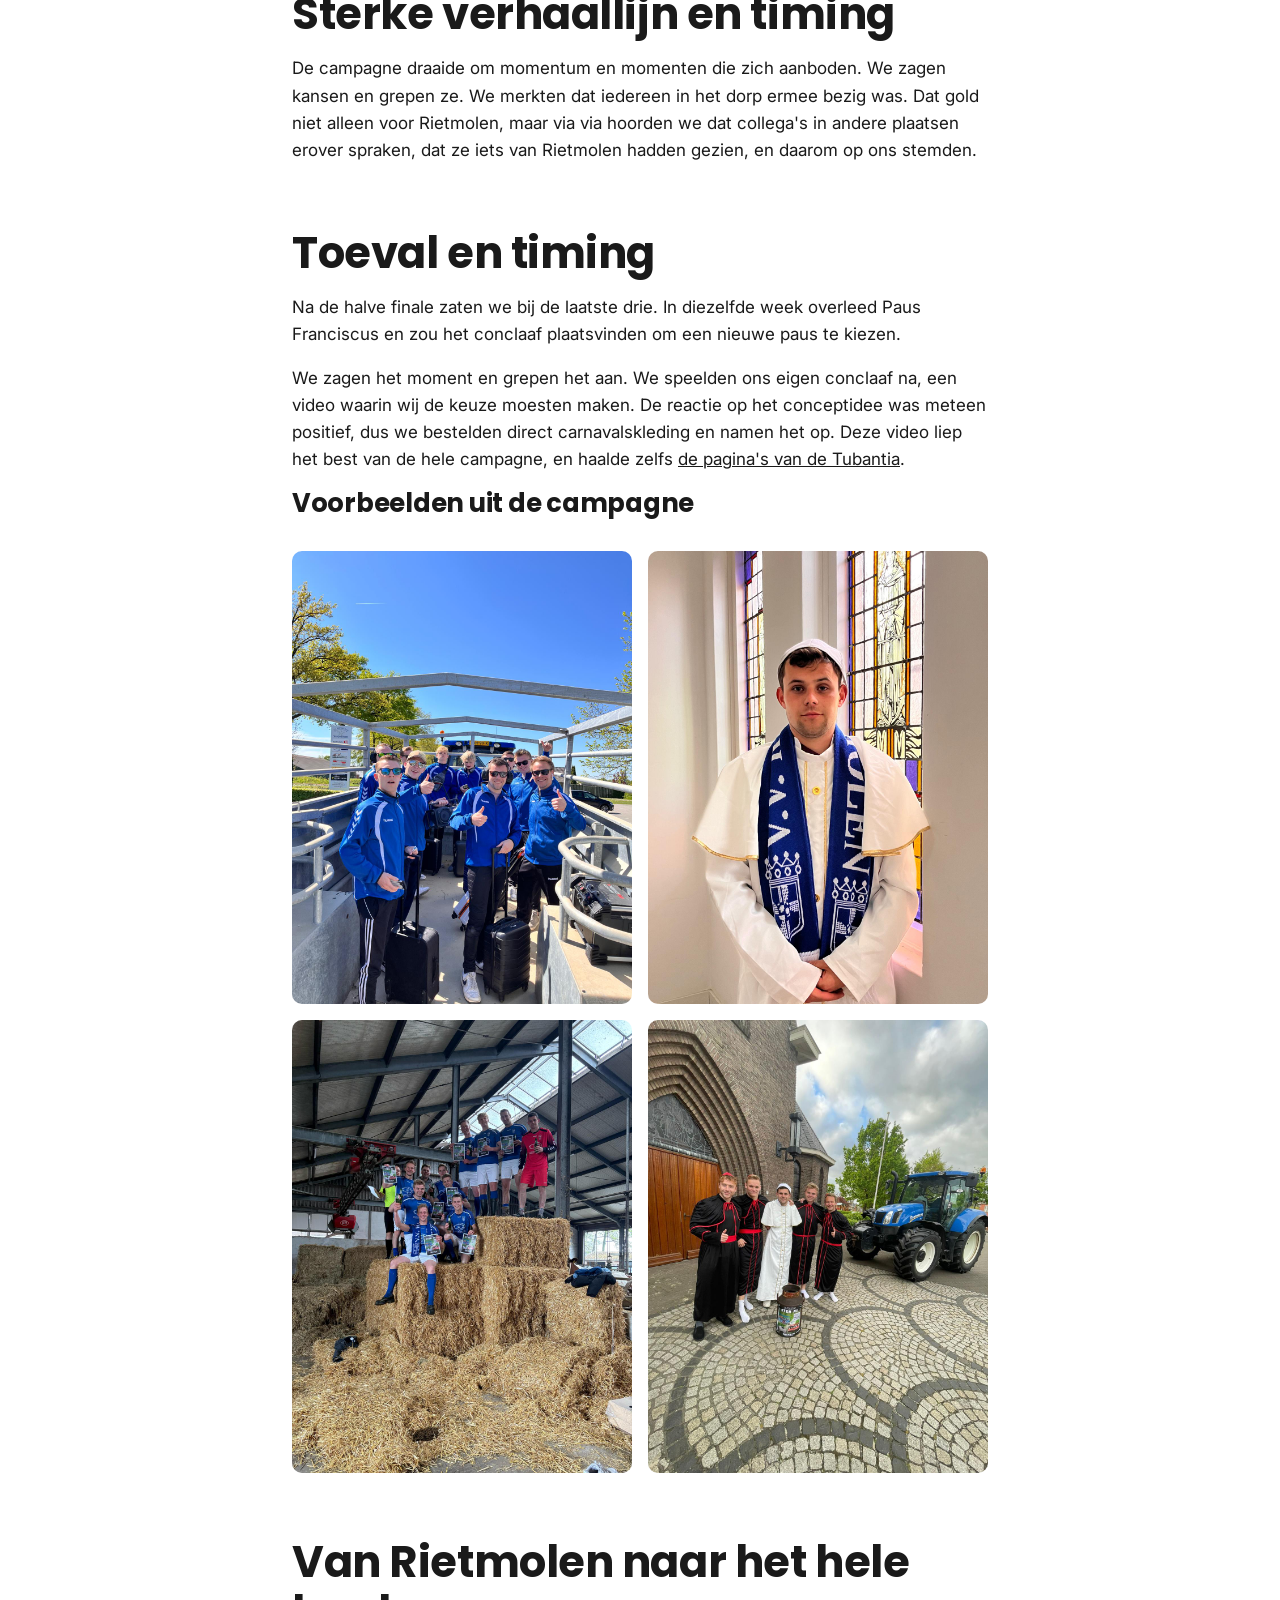
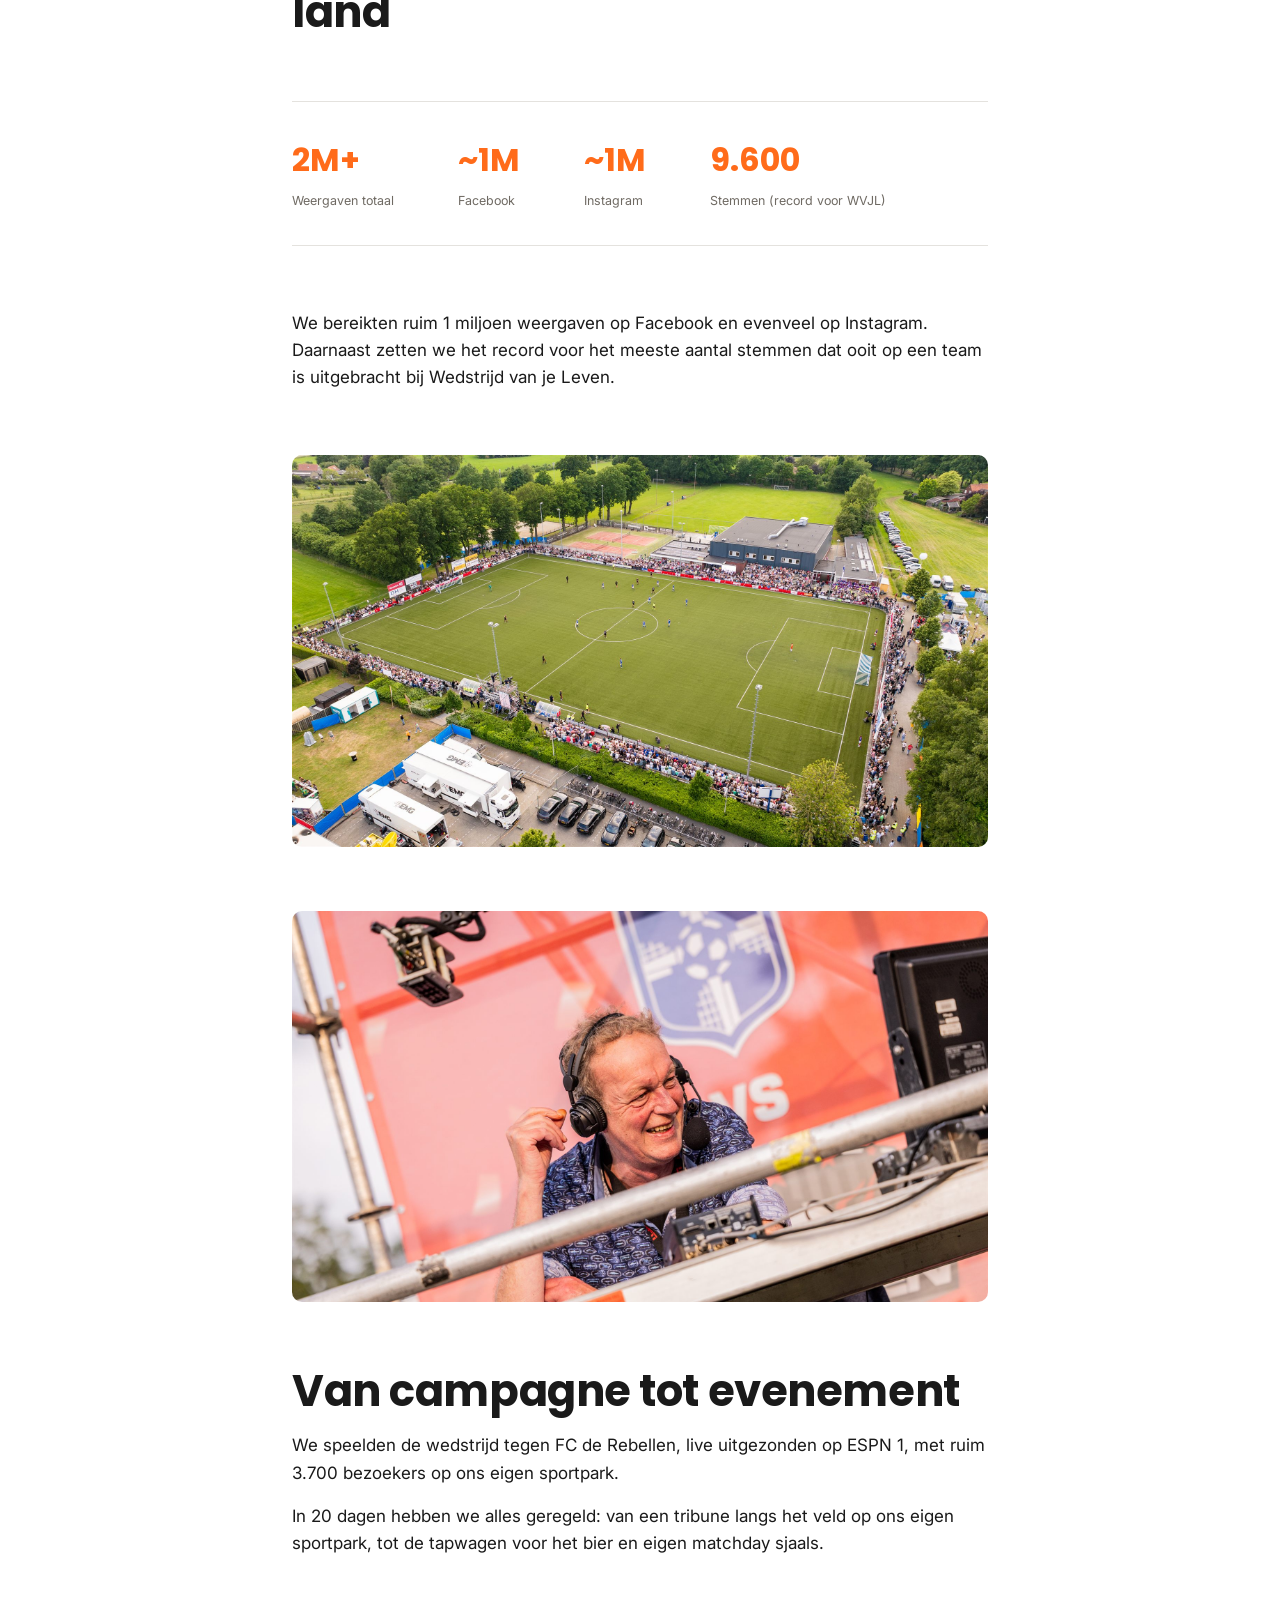
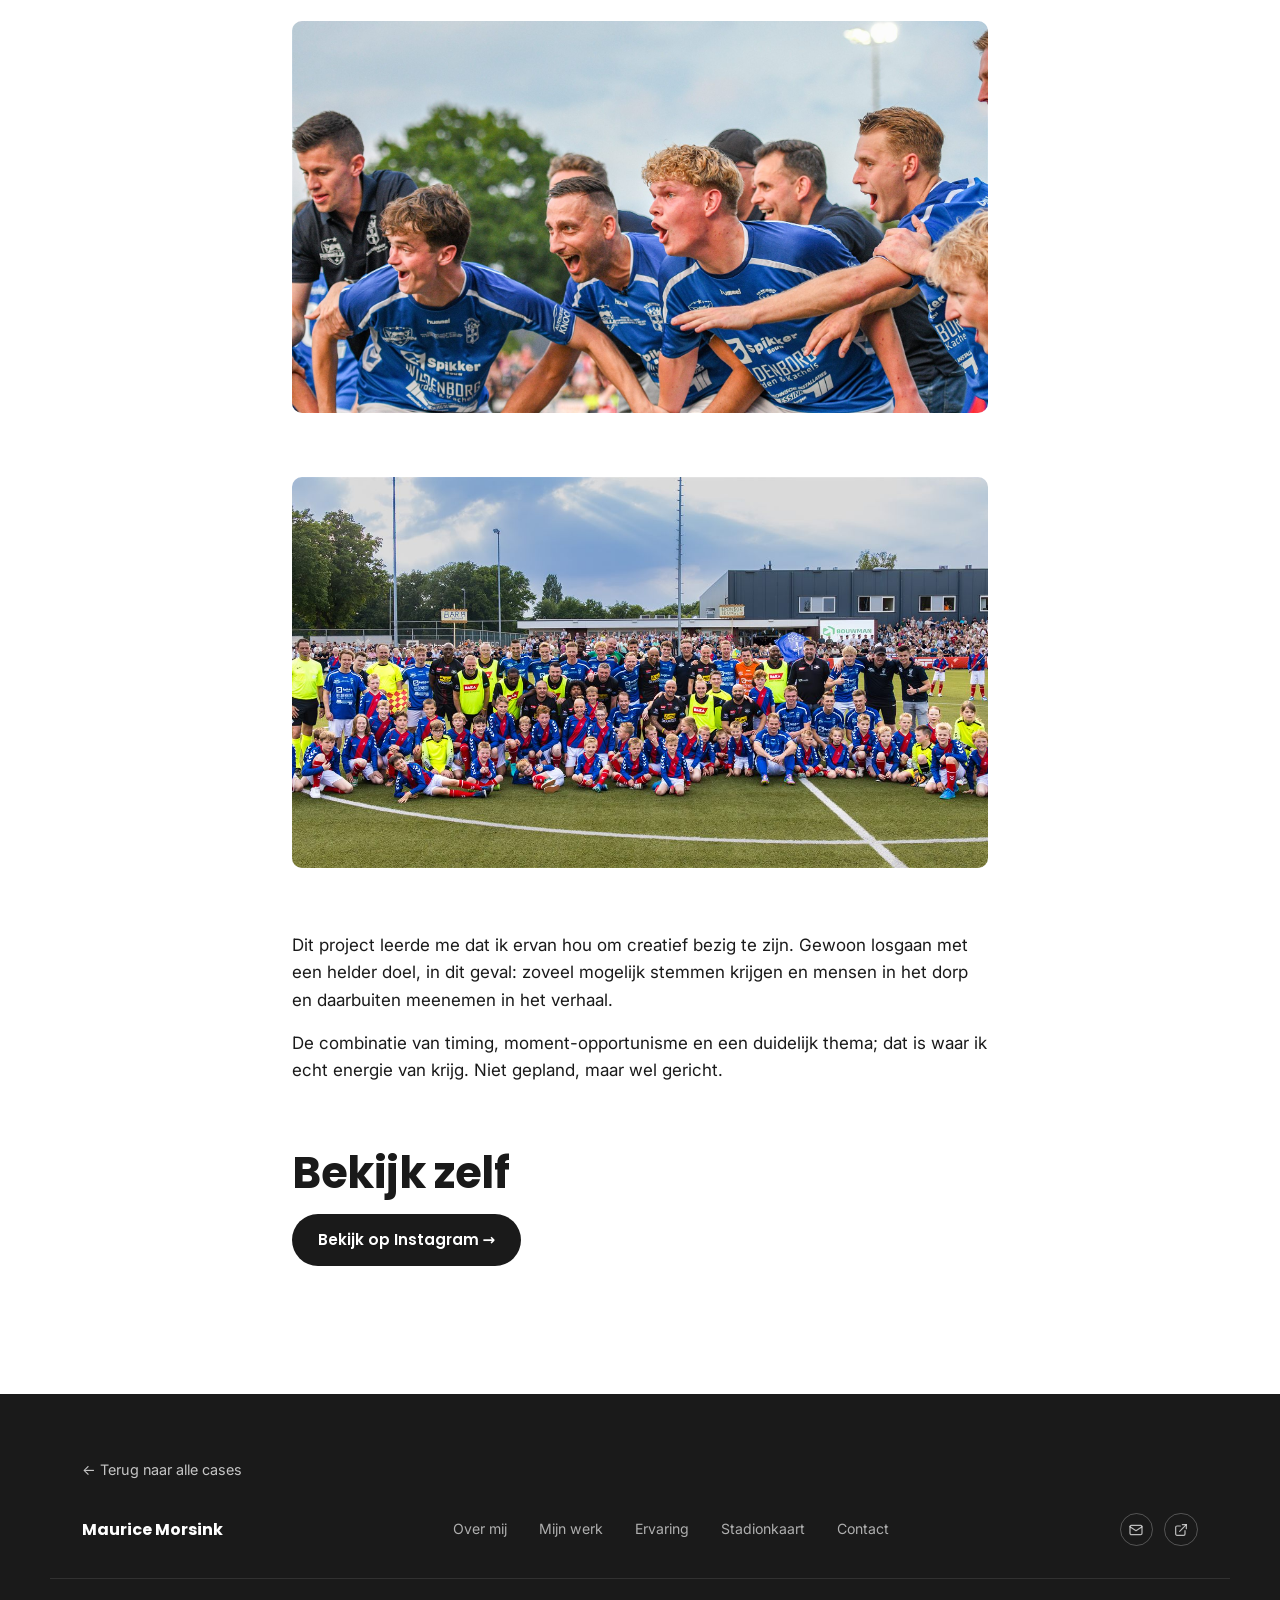
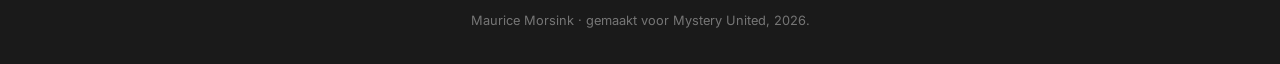
==== commit 3785427f: "Plain contact background, herschikking secties (cases voor werkervaring) - Contact-sectie: fotoachte" ====
--- a/cases/espn-wedstrijd-van-je-leven.html
+++ b/cases/espn-wedstrijd-van-je-leven.html
@@ -92,8 +92,8 @@
     <a href="../index.html" class="footer-logo">Maurice Morsink</a>
     <ul class="footer-links">
       <li><a href="../index.html#over-mij">Over mij</a></li>
+      <li><a href="../index.html#contentmarketeer">Mijn werk</a></li>
       <li><a href="../index.html#ervaring">Ervaring</a></li>
-      <li><a href="../index.html#contentmarketeer">Mijn werk</a></li>
       <li><a href="../index.html#stadionkaart">Stadionkaart</a></li>
       <li><a href="../index.html#contact">Contact</a></li>
     </ul>
--- a/css/styles.css
+++ b/css/styles.css
@@ -30,6 +30,10 @@
 * { box-sizing: border-box; }
 
 html { scroll-behavior: smooth; }
+
+/* Compenseert voor de vaste navigatiebalk (~62px) zodat een sectie niet half
+   achter de nav verdwijnt wanneer je er via een menu-link naartoe springt. */
+section[id] { scroll-margin-top: 80px; }
 
 body {
   margin: 0;
@@ -333,8 +337,8 @@
   white-space: nowrap;
 }
 @media (max-width: 640px) {
-  .timeline-row { grid-template-columns: 1fr auto; row-gap: 0.4rem; }
-  .timeline-kind { grid-column: 1 / -1; justify-self: start; }
+  .timeline-row { grid-template-columns: 1fr; row-gap: 0.4rem; }
+  .timeline-kind, .timeline-period { justify-self: start; }
 }
 
 
@@ -682,21 +686,13 @@
 .contact {
   position: relative;
   color: #fff;
-  min-height: 70vh;
-  display: flex;
-  align-items: flex-end;
+  min-height: 55vh;
+  display: flex;
+  align-items: center;
   overflow: hidden;
-}
-.contact .photo {
-  position: absolute; inset: 0;
-  border-radius: 0;
-  --ph-ratio: auto;
-  height: 100%;
-}
-.contact::after {
-  content: "";
-  position: absolute; inset: 0;
-  background: linear-gradient(180deg, rgba(26,26,26,0.1) 0%, rgba(15,15,15,0.92) 90%);
+  background:
+    radial-gradient(ellipse 60% 50% at 88% 25%, rgba(255,107,26,0.16), transparent 60%),
+    linear-gradient(160deg, #1e1e1e 0%, #262626 55%, #161616 100%);
 }
 .contact-content {
   position: relative;
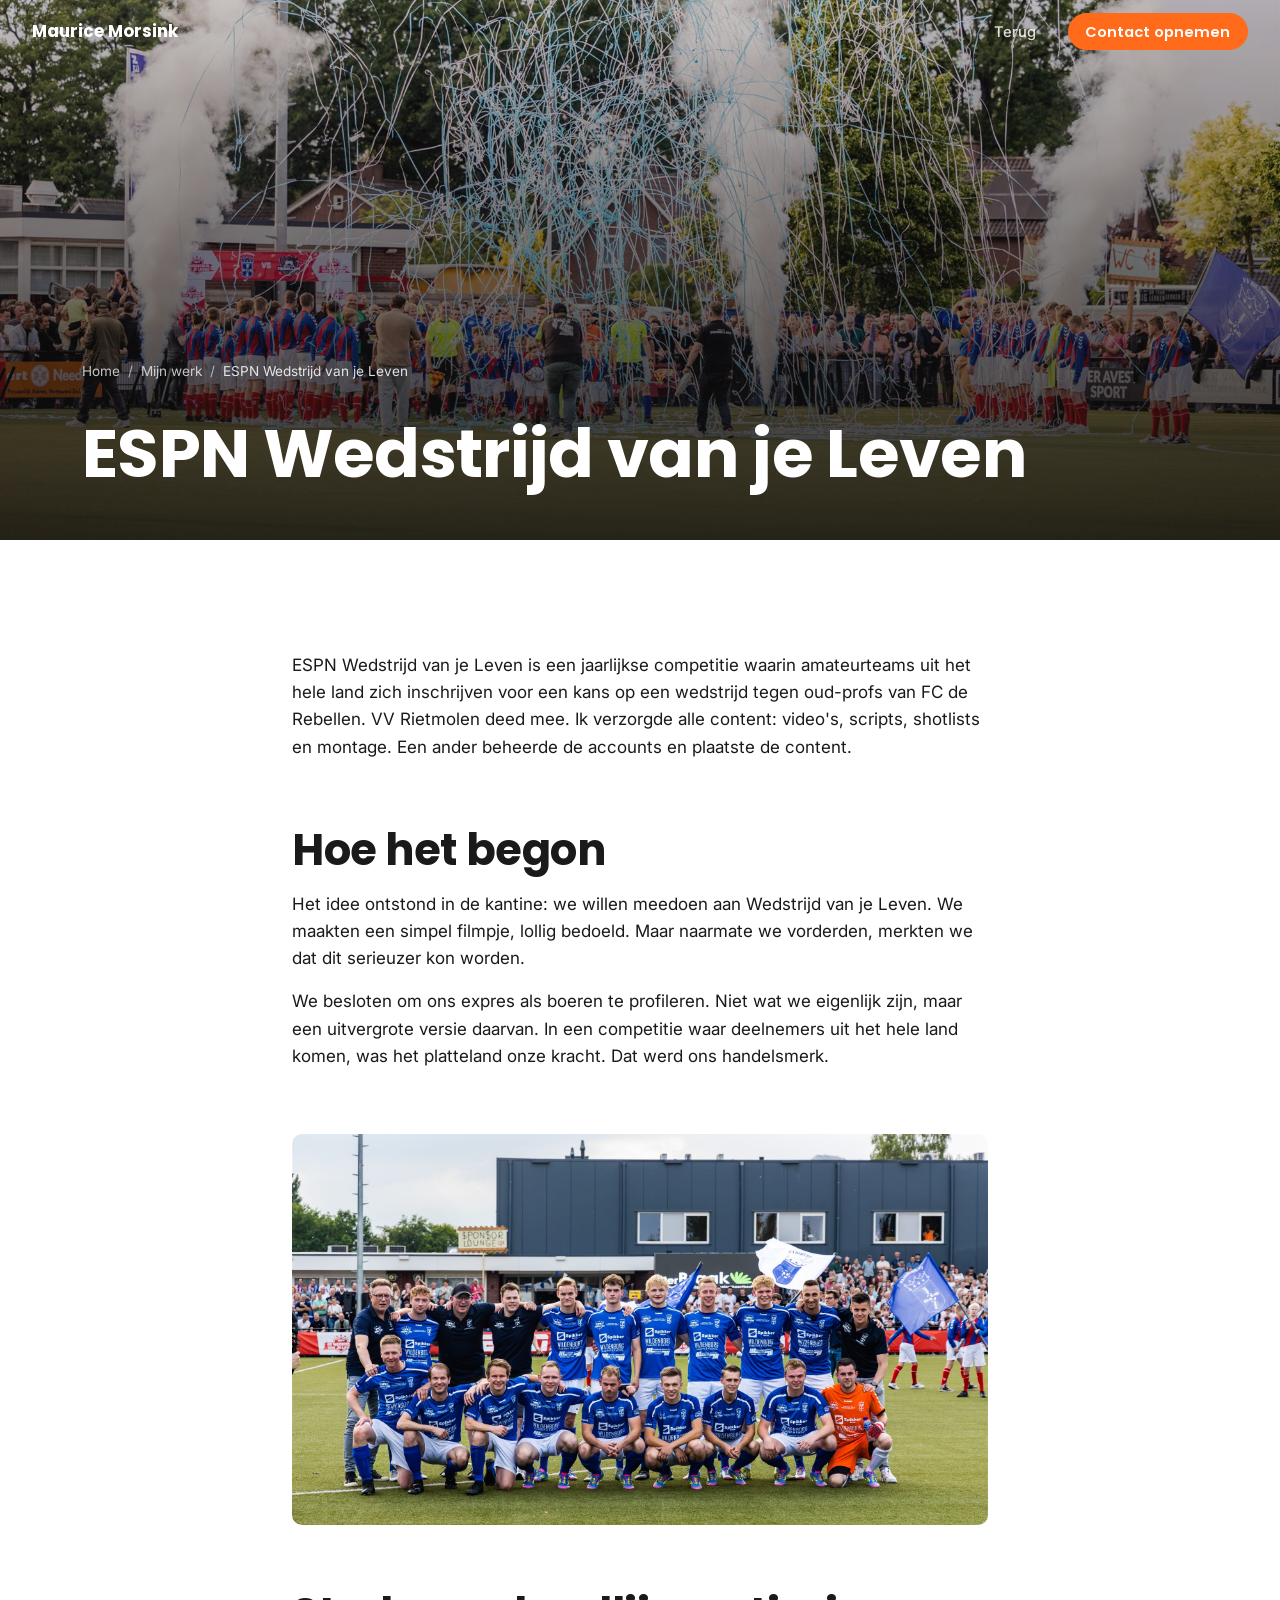
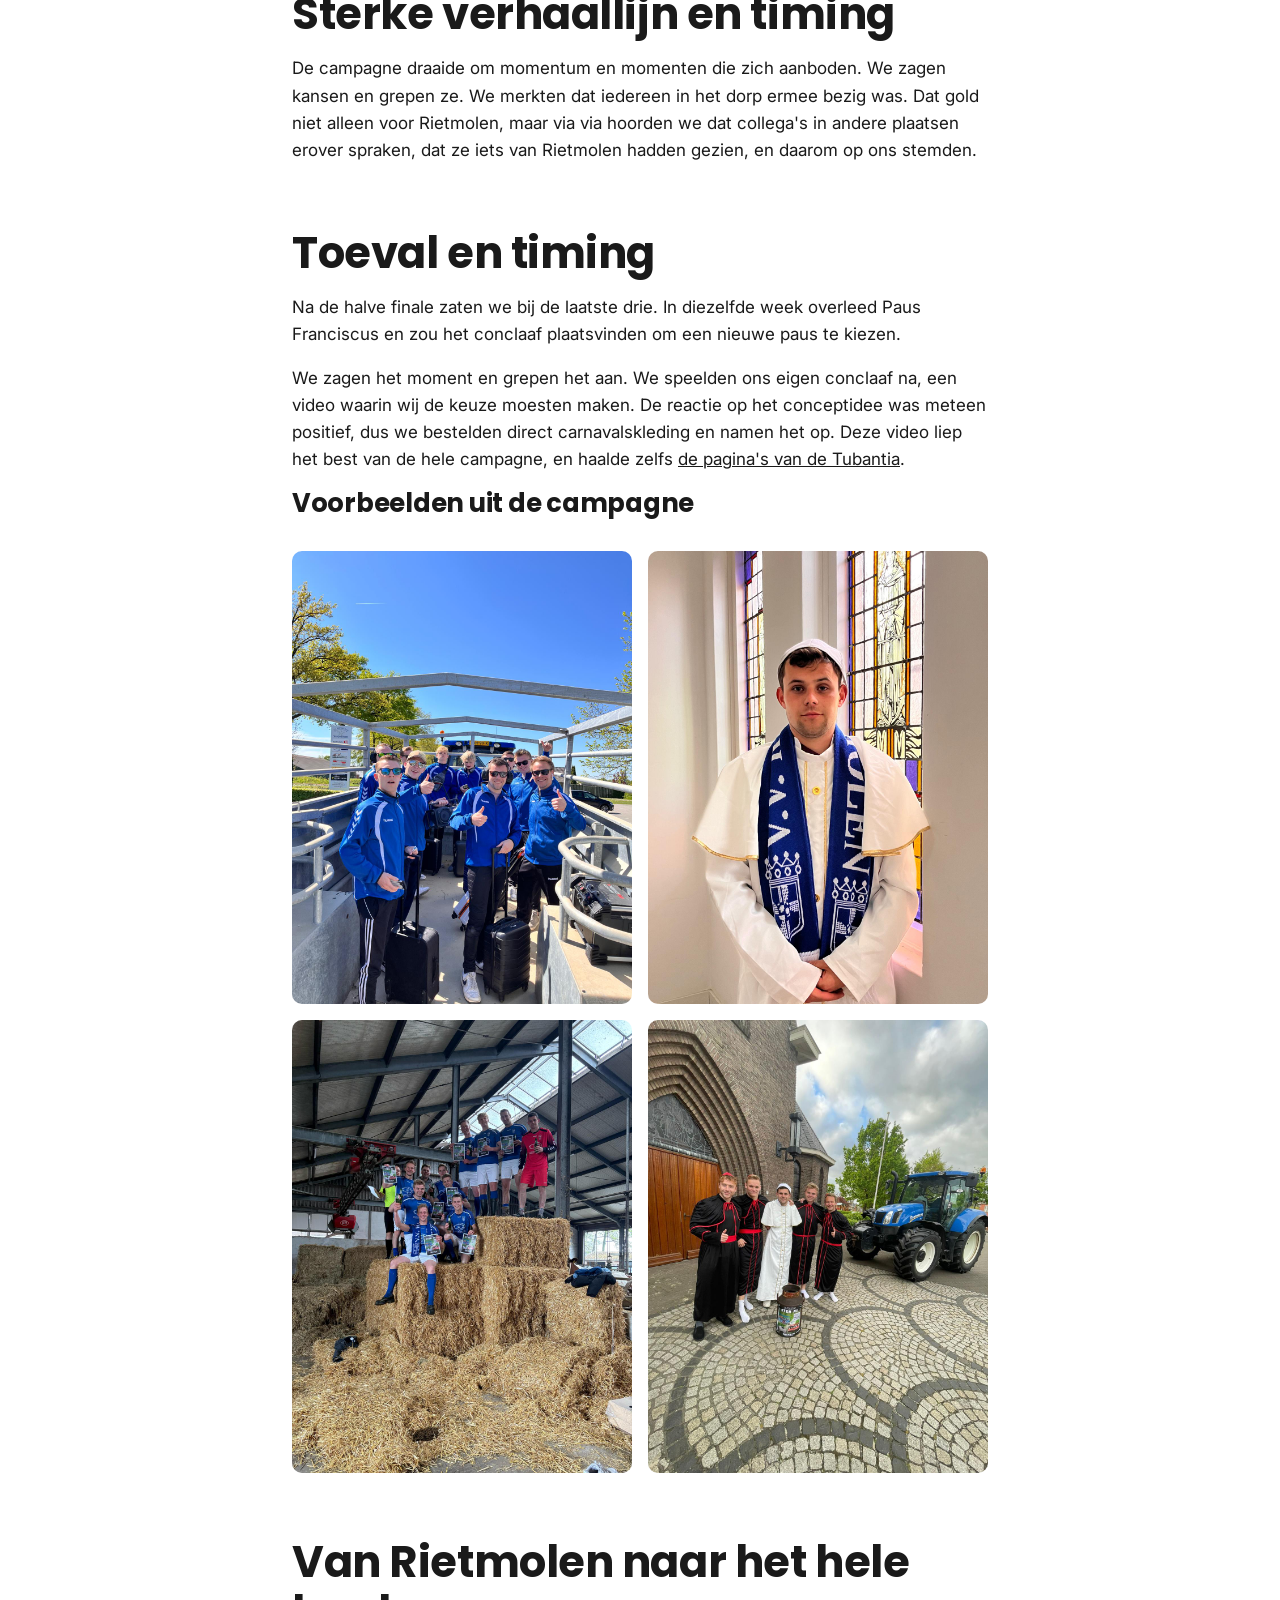
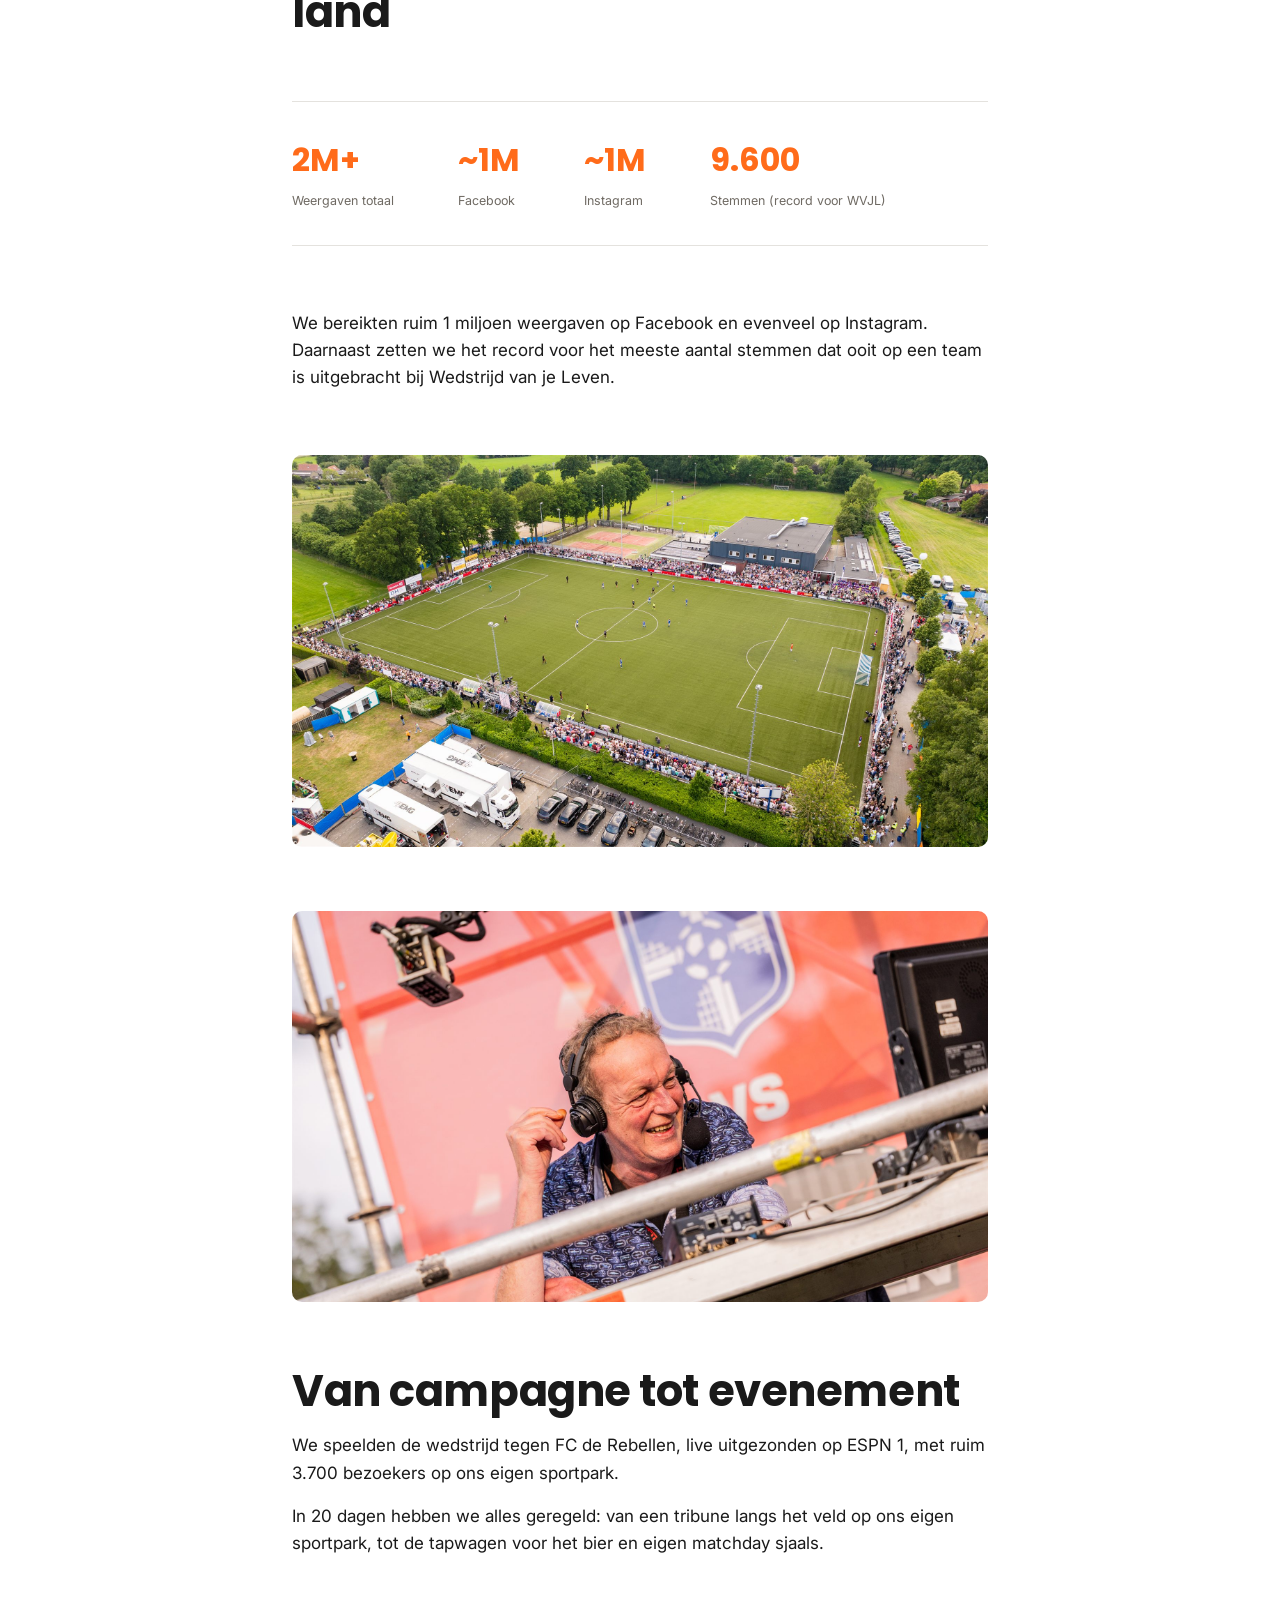
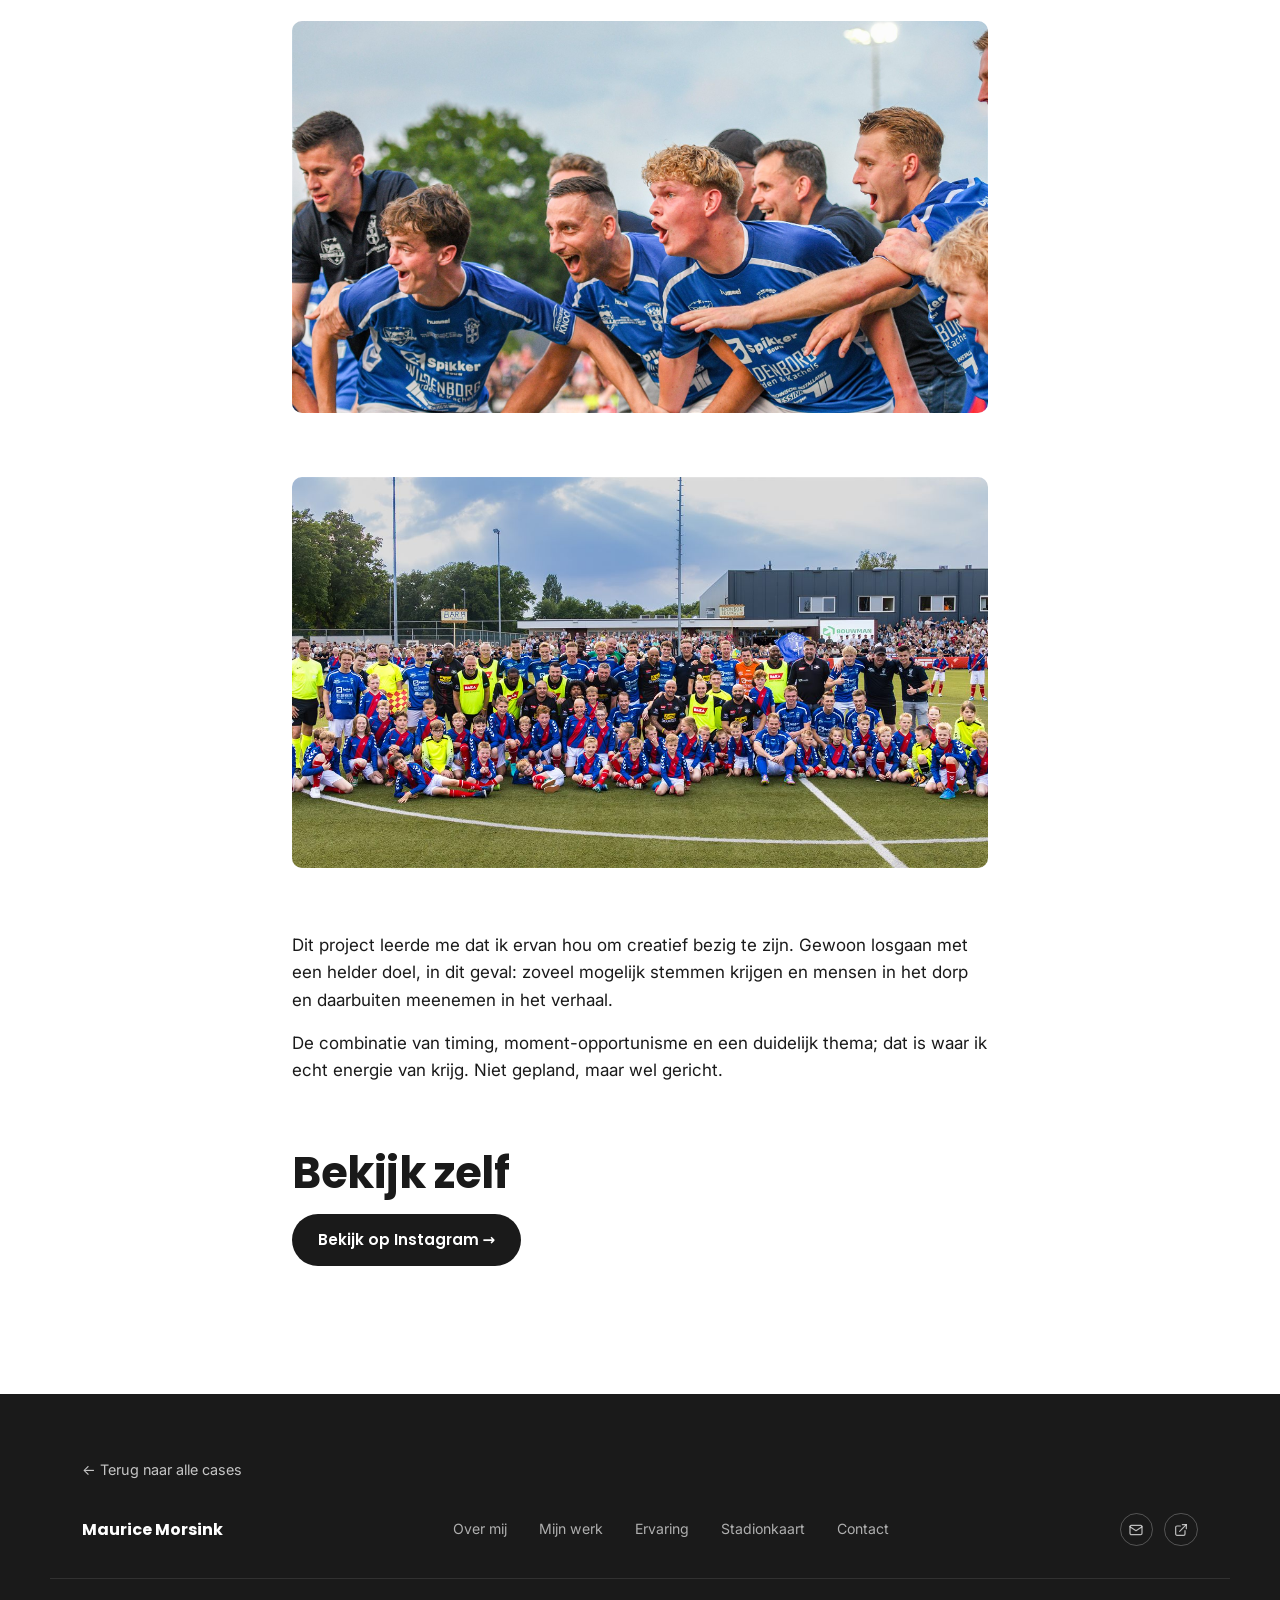
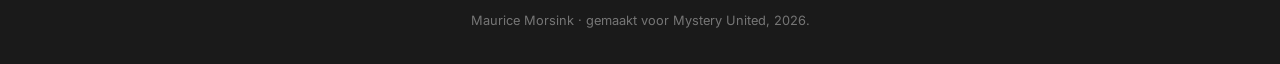
==== commit 40660834: "Hamburgermenu en Contact opnemen CTA in de navigatie - Mobiel hamburgermenu (fullscreen overlay) op " ====
--- a/cases/espn-wedstrijd-van-je-leven.html
+++ b/cases/espn-wedstrijd-van-je-leven.html
@@ -14,8 +14,9 @@
 
 <nav class="nav is-scrolled">
   <a href="../index.html" class="nav-logo">Maurice Morsink</a>
-  <ul class="nav-links">
-    <li><a href="../index.html#contentmarketeer">Terug naar overzicht</a></li>
+  <ul class="nav-links nav-links-simple">
+    <li><a href="../index.html#contentmarketeer">Terug</a></li>
+    <li><a href="../index.html#contact" class="nav-cta">Contact opnemen</a></li>
   </ul>
 </nav>
 
--- a/css/styles.css
+++ b/css/styles.css
@@ -145,6 +145,7 @@
 }
 .nav-links {
   display: flex;
+  align-items: center;
   gap: var(--gap-md);
   list-style: none;
   margin: 0; padding: 0;
@@ -157,7 +158,69 @@
   opacity: 0.85;
 }
 .nav-links a:hover { opacity: 1; }
-.nav-toggle { display: none; }
+.nav-links .nav-cta {
+  font-family: var(--font-head);
+  font-weight: 600;
+  opacity: 1;
+  background: var(--color-orange);
+  padding: 0.55rem 1.1rem;
+  border-radius: 999px;
+  transition: background 0.2s ease, transform 0.2s ease;
+}
+.nav-links .nav-cta:hover { background: var(--color-orange-dark); transform: translateY(-1px); }
+
+.nav-toggle {
+  display: none;
+  flex-direction: column;
+  justify-content: center;
+  align-items: flex-end;
+  gap: 5px;
+  width: 2.2rem;
+  height: 2.2rem;
+  background: none;
+  border: none;
+  cursor: pointer;
+  padding: 0;
+  z-index: 101;
+}
+.nav-toggle span {
+  display: block;
+  width: 100%;
+  height: 2px;
+  background: #fff;
+  border-radius: 2px;
+  transition: transform 0.25s ease, opacity 0.25s ease, width 0.25s ease;
+}
+.nav.is-open .nav-toggle span:nth-child(1) { transform: translateY(7px) rotate(45deg); width: 100%; }
+.nav.is-open .nav-toggle span:nth-child(2) { opacity: 0; }
+.nav.is-open .nav-toggle span:nth-child(3) { transform: translateY(-7px) rotate(-45deg); width: 100%; }
+
+@media (max-width: 720px) {
+  .nav-links:not(.nav-links-simple) {
+    display: none;
+    position: fixed;
+    inset: 0;
+    flex-direction: column;
+    align-items: center;
+    justify-content: center;
+    gap: var(--gap-md);
+    background: rgba(18,18,18,0.98);
+    backdrop-filter: blur(8px);
+  }
+  .nav.is-open .nav-links:not(.nav-links-simple) { display: flex; }
+  .nav-links:not(.nav-links-simple) a { font-size: 1.15rem; }
+  .nav-toggle { display: flex; }
+
+  /* Simpele case-pagina-nav (2 items) krijgt geen hamburger, maar moet op
+     smalle schermen wel passen naast de logo-naam. */
+  .nav-links-simple { gap: 0.5rem; }
+  .nav-links-simple a { font-size: 0.82rem; }
+  .nav-links-simple .nav-cta { padding: 0.45rem 0.8rem; white-space: nowrap; }
+}
+
+@media (max-width: 360px) {
+  .nav:has(.nav-links-simple) { flex-wrap: wrap; row-gap: 0.6rem; }
+}
 
 /* ---------- Hero ---------- */
 .hero {
@@ -863,8 +926,7 @@
 .case-stats-row .case-stat strong { color: var(--color-orange); font-size: 2rem; }
 .case-stats-row .case-stat span { color: var(--color-muted); }
 
-/* ---------- Responsive: nav ---------- */
+/* ---------- Responsive: sections ---------- */
 @media (max-width: 720px) {
   section { padding: var(--gap-lg) 0; }
-  .nav-links { display: none; }
-}
+}
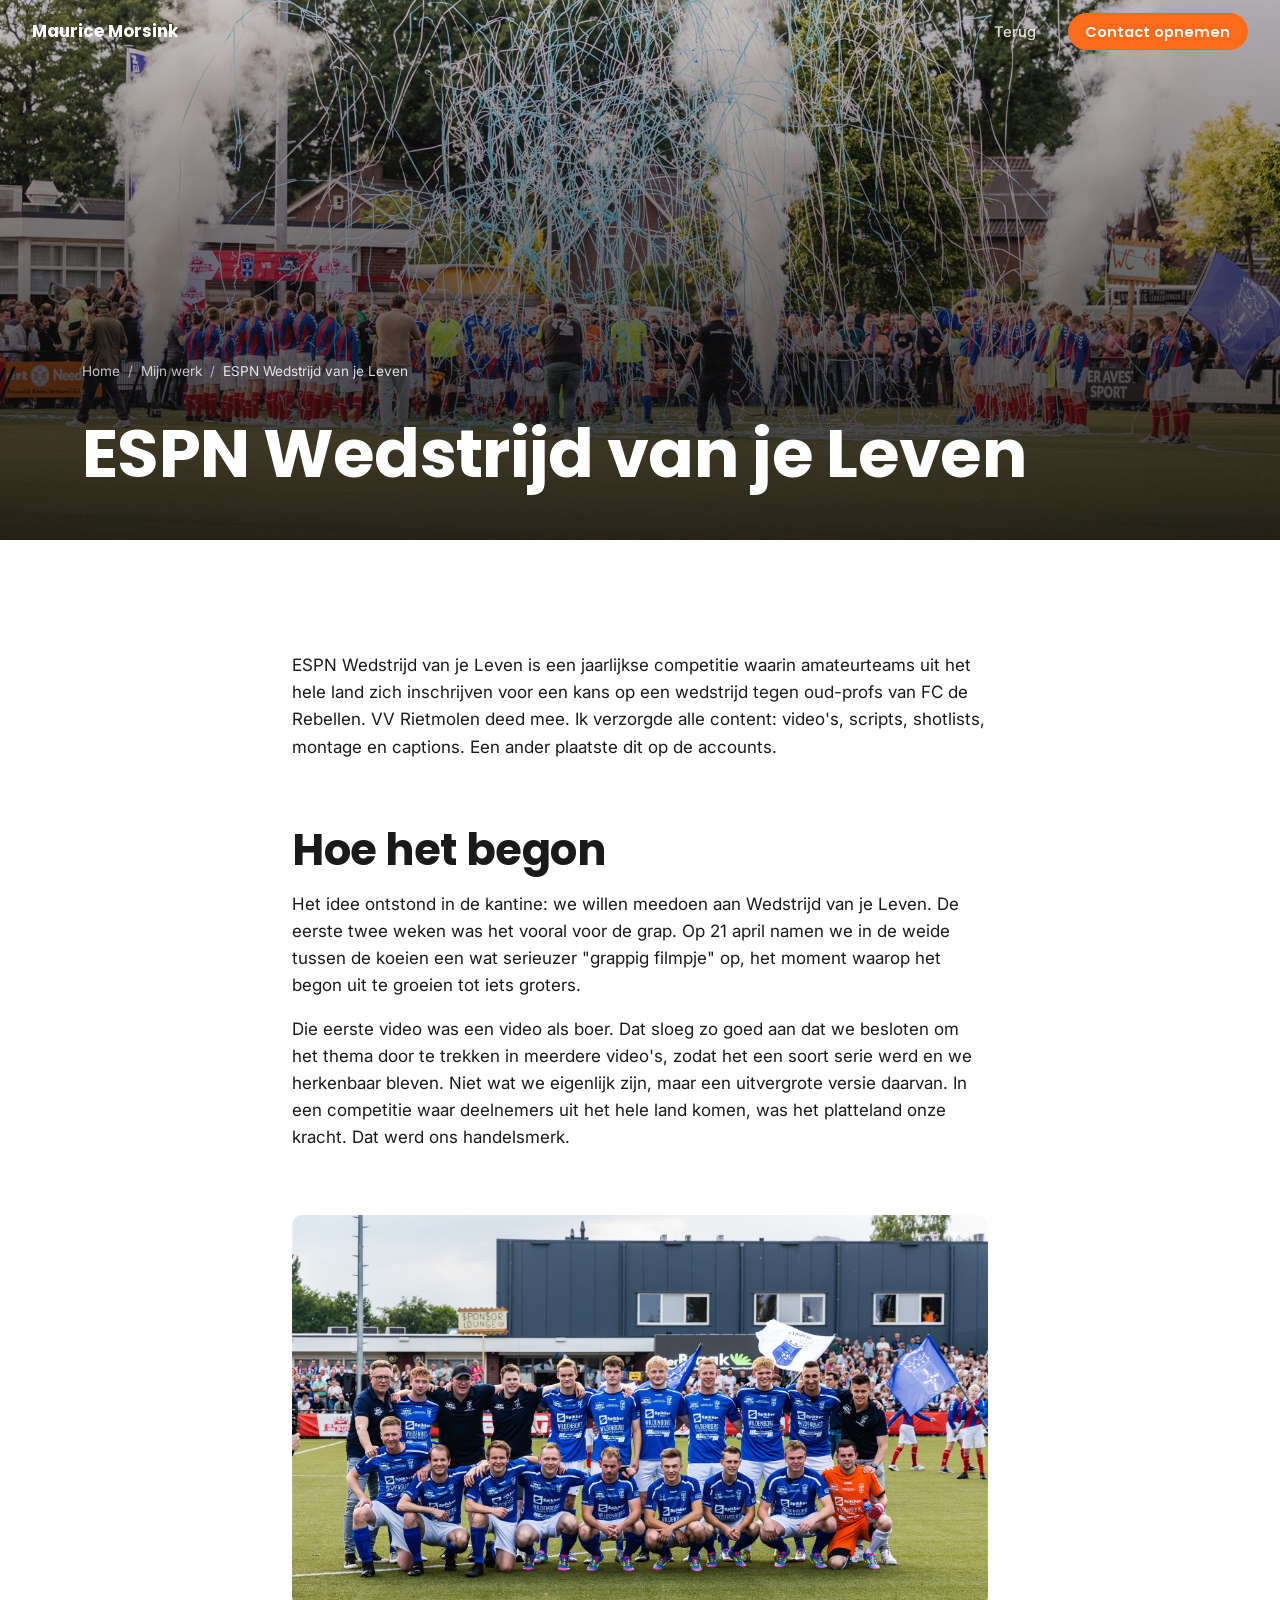
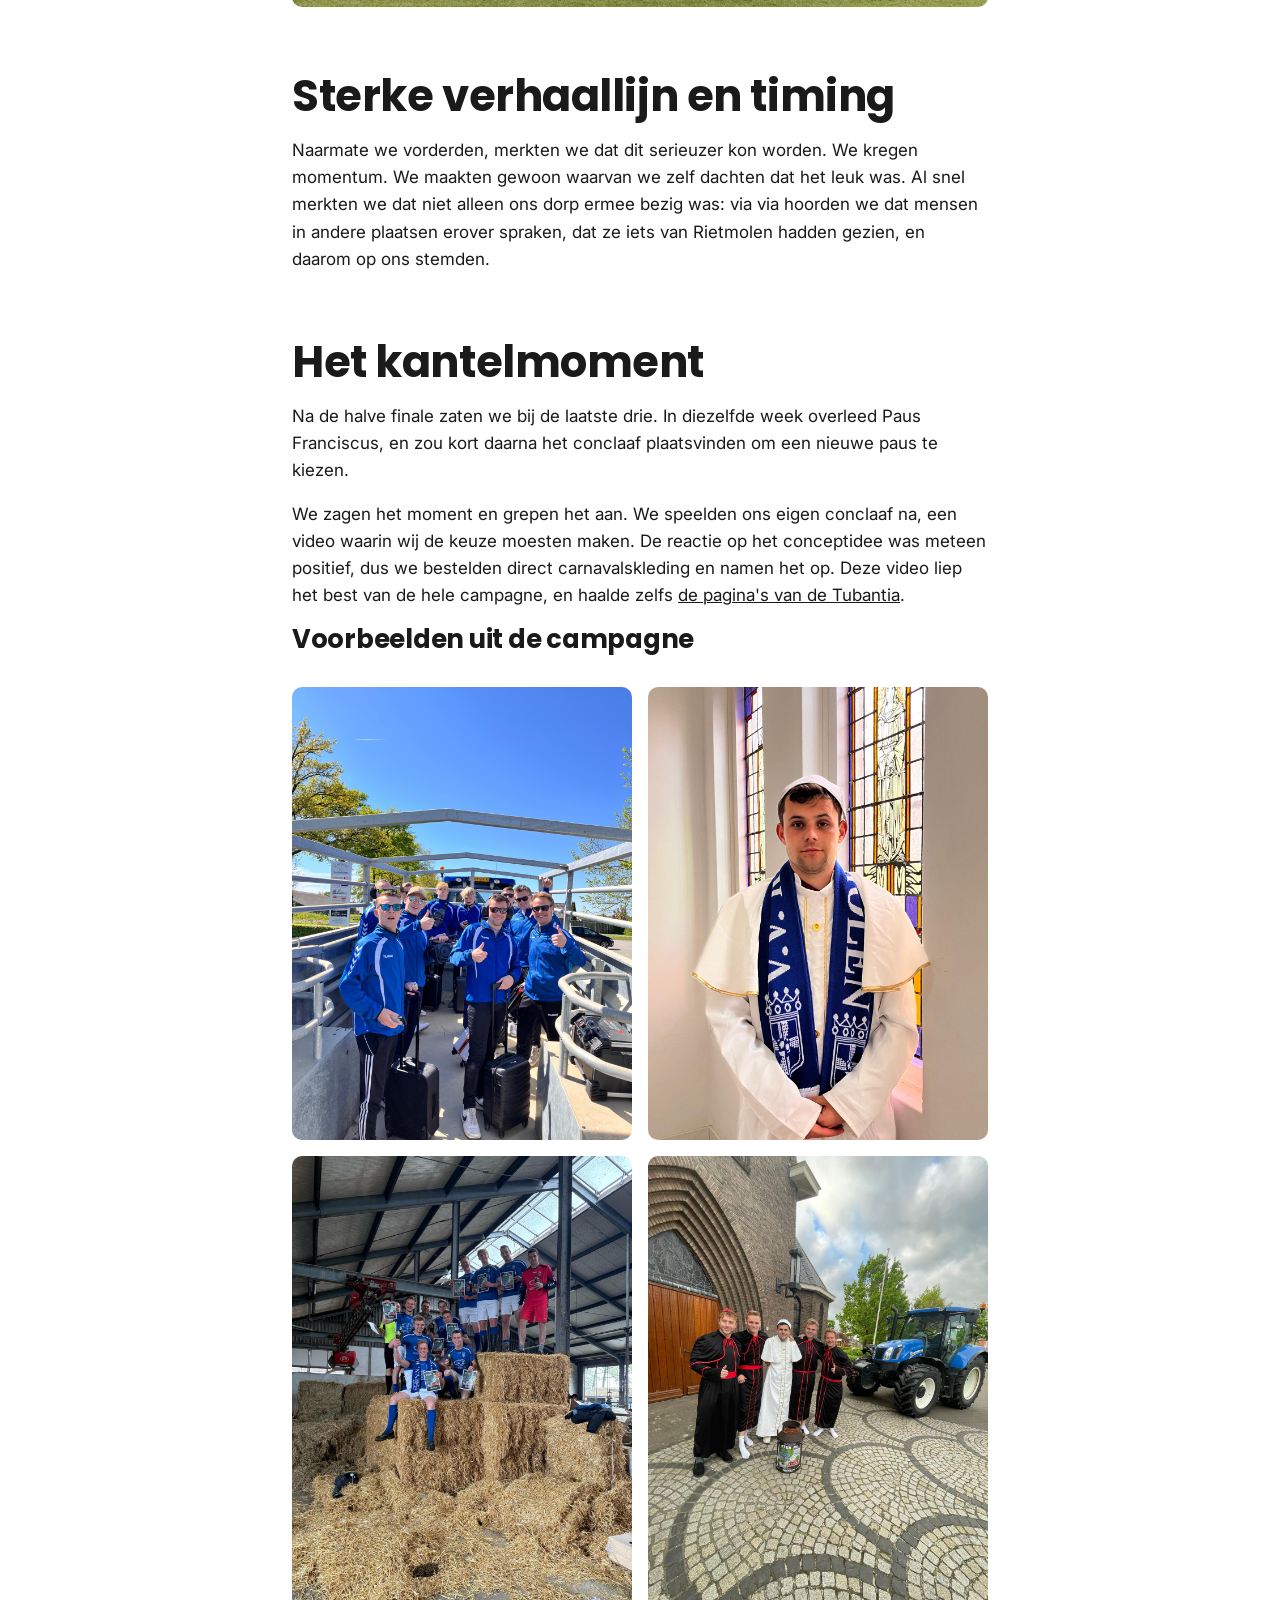
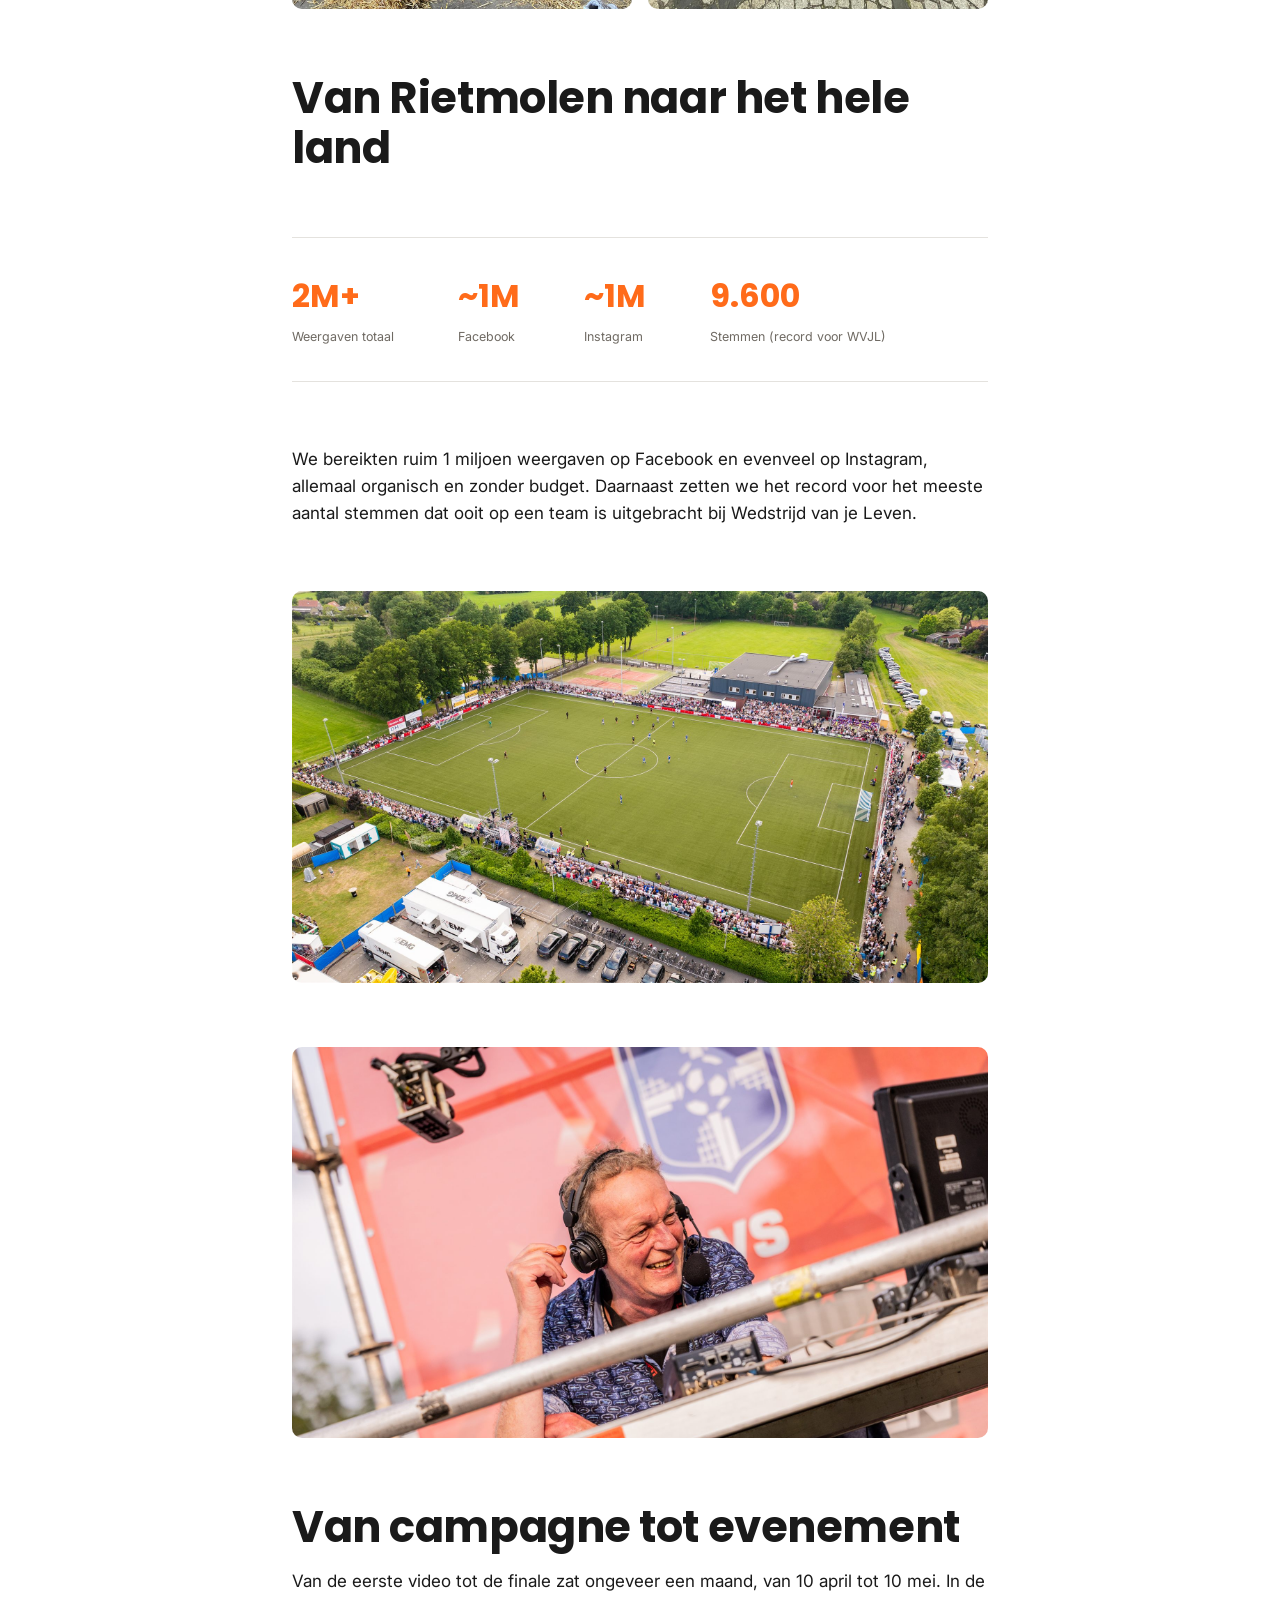
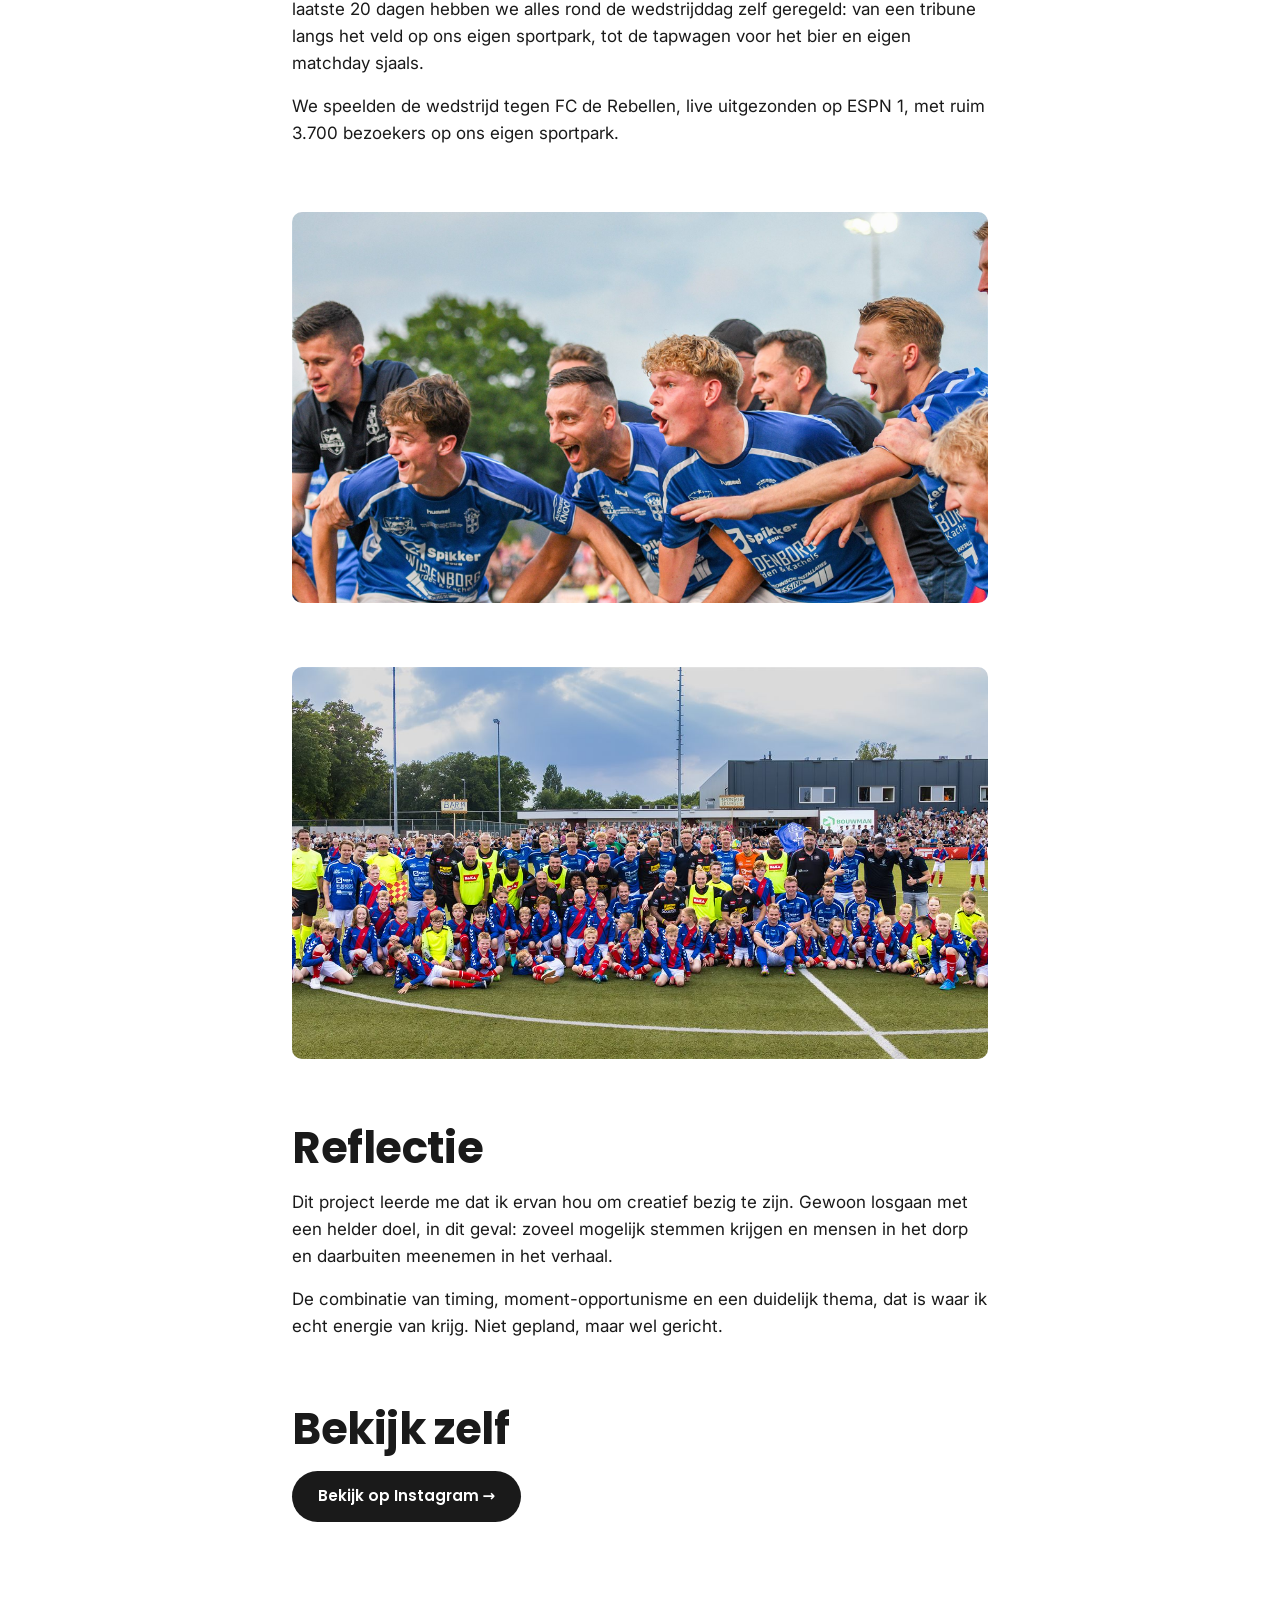
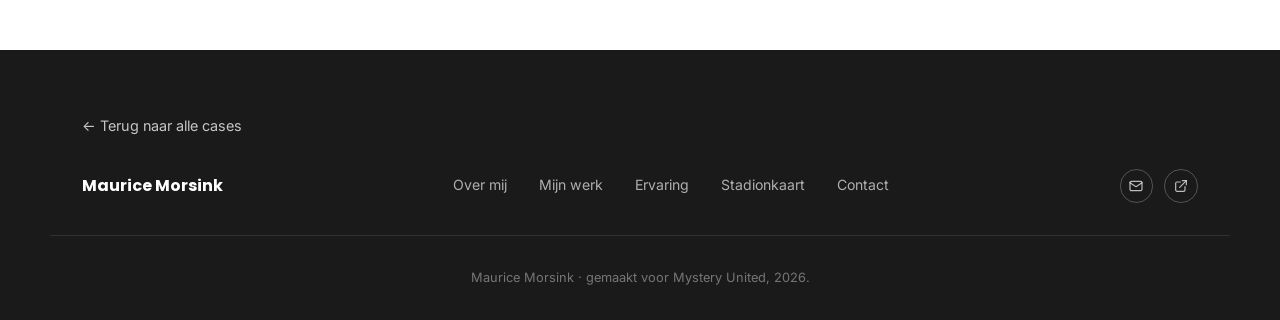
==== commit 5cf1023c: "Case ESPN Wedstrijd van je Leven: nieuwe tekst en details Concrete data toegevoegd (21 april eerste " ====
--- a/cases/espn-wedstrijd-van-je-leven.html
+++ b/cases/espn-wedstrijd-van-je-leven.html
@@ -36,19 +36,19 @@
 </header>
 
 <article class="case-body">
-  <p>ESPN Wedstrijd van je Leven is een jaarlijkse competitie waarin amateurteams uit het hele land zich inschrijven voor een kans op een wedstrijd tegen oud-profs van FC de Rebellen. VV Rietmolen deed mee. Ik verzorgde alle content: video's, scripts, shotlists en montage. Een ander beheerde de accounts en plaatste de content.</p>
+  <p>ESPN Wedstrijd van je Leven is een jaarlijkse competitie waarin amateurteams uit het hele land zich inschrijven voor een kans op een wedstrijd tegen oud-profs van FC de Rebellen. VV Rietmolen deed mee. Ik verzorgde alle content: video's, scripts, shotlists, montage en captions. Een ander plaatste dit op de accounts.</p>
 
   <h2>Hoe het begon</h2>
-  <p>Het idee ontstond in de kantine: we willen meedoen aan Wedstrijd van je Leven. We maakten een simpel filmpje, lollig bedoeld. Maar naarmate we vorderden, merkten we dat dit serieuzer kon worden.</p>
-  <p>We besloten om ons expres als boeren te profileren. Niet wat we eigenlijk zijn, maar een uitvergrote versie daarvan. In een competitie waar deelnemers uit het hele land komen, was het platteland onze kracht. Dat werd ons handelsmerk.</p>
+  <p>Het idee ontstond in de kantine: we willen meedoen aan Wedstrijd van je Leven. De eerste twee weken was het vooral voor de grap. Op 21 april namen we in de weide tussen de koeien een wat serieuzer "grappig filmpje" op, het moment waarop het begon uit te groeien tot iets groters.</p>
+  <p>Die eerste video was een video als boer. Dat sloeg zo goed aan dat we besloten om het thema door te trekken in meerdere video's, zodat het een soort serie werd en we herkenbaar bleven. Niet wat we eigenlijk zijn, maar een uitvergrote versie daarvan. In een competitie waar deelnemers uit het hele land komen, was het platteland onze kracht. Dat werd ons handelsmerk.</p>
 
   <figure class="photo" data-num="55"><img src="../assets/photos/foto-55.jpg" alt="VV Rietmolen teamfoto met vlaggen en publiek" onerror="this.parentElement.classList.add('missing')"></figure>
 
   <h2>Sterke verhaallijn en timing</h2>
-  <p>De campagne draaide om momentum en momenten die zich aanboden. We zagen kansen en grepen ze. We merkten dat iedereen in het dorp ermee bezig was. Dat gold niet alleen voor Rietmolen, maar via via hoorden we dat collega's in andere plaatsen erover spraken, dat ze iets van Rietmolen hadden gezien, en daarom op ons stemden.</p>
+  <p>Naarmate we vorderden, merkten we dat dit serieuzer kon worden. We kregen momentum. We maakten gewoon waarvan we zelf dachten dat het leuk was. Al snel merkten we dat niet alleen ons dorp ermee bezig was: via via hoorden we dat mensen in andere plaatsen erover spraken, dat ze iets van Rietmolen hadden gezien, en daarom op ons stemden.</p>
 
-  <h2>Toeval en timing</h2>
-  <p>Na de halve finale zaten we bij de laatste drie. In diezelfde week overleed Paus Franciscus en zou het conclaaf plaatsvinden om een nieuwe paus te kiezen.</p>
+  <h2>Het kantelmoment</h2>
+  <p>Na de halve finale zaten we bij de laatste drie. In diezelfde week overleed Paus Franciscus, en zou kort daarna het conclaaf plaatsvinden om een nieuwe paus te kiezen.</p>
   <p>We zagen het moment en grepen het aan. We speelden ons eigen conclaaf na, een video waarin wij de keuze moesten maken. De reactie op het conceptidee was meteen positief, dus we bestelden direct carnavalskleding en namen het op. Deze video liep het best van de hele campagne, en haalde zelfs <a href="https://www.tubantia.nl/play/productie/vv-rietmolen-speelt-het-vaticaan-na-1399863" target="_blank" rel="noopener">de pagina's van de Tubantia</a>.</p>
 
   <h3>Voorbeelden uit de campagne</h3>
@@ -66,20 +66,21 @@
     <div class="case-stat"><strong>~1M</strong><span>Instagram</span></div>
     <div class="case-stat"><strong>9.600</strong><span>Stemmen (record voor WVJL)</span></div>
   </div>
-  <p>We bereikten ruim 1 miljoen weergaven op Facebook en evenveel op Instagram. Daarnaast zetten we het record voor het meeste aantal stemmen dat ooit op een team is uitgebracht bij Wedstrijd van je Leven.</p>
+  <p>We bereikten ruim 1 miljoen weergaven op Facebook en evenveel op Instagram, allemaal organisch en zonder budget. Daarnaast zetten we het record voor het meeste aantal stemmen dat ooit op een team is uitgebracht bij Wedstrijd van je Leven.</p>
 
   <figure class="photo" data-num="60"><img src="../assets/photos/foto-60.jpg" alt="Luchtfoto van het sportpark tijdens de wedstrijd, met ESPN-uitzendwagens" onerror="this.parentElement.classList.add('missing')"></figure>
   <figure class="photo" data-num="14"><img src="../assets/photos/foto-14.jpg" alt="Commentator en broadcastopstelling bij Wedstrijd van je Leven" onerror="this.parentElement.classList.add('missing')"></figure>
 
   <h2>Van campagne tot evenement</h2>
+  <p>Van de eerste video tot de finale zat ongeveer een maand, van 10 april tot 10 mei. In de laatste 20 dagen hebben we alles rond de wedstrijddag zelf geregeld: van een tribune langs het veld op ons eigen sportpark, tot de tapwagen voor het bier en eigen matchday sjaals.</p>
   <p>We speelden de wedstrijd tegen FC de Rebellen, live uitgezonden op ESPN 1, met ruim 3.700 bezoekers op ons eigen sportpark.</p>
-  <p>In 20 dagen hebben we alles geregeld: van een tribune langs het veld op ons eigen sportpark, tot de tapwagen voor het bier en eigen matchday sjaals.</p>
 
   <figure class="photo" data-num="56"><img src="../assets/photos/foto-56.jpg" alt="Spelers van VV Rietmolen vieren feest" onerror="this.parentElement.classList.add('missing')"></figure>
   <figure class="photo" data-num="13"><img src="../assets/photos/foto-13.jpg" alt="Teamfoto op het veld met volle tribune" onerror="this.parentElement.classList.add('missing')"></figure>
 
+  <h2>Reflectie</h2>
   <p>Dit project leerde me dat ik ervan hou om creatief bezig te zijn. Gewoon losgaan met een helder doel, in dit geval: zoveel mogelijk stemmen krijgen en mensen in het dorp en daarbuiten meenemen in het verhaal.</p>
-  <p>De combinatie van timing, moment-opportunisme en een duidelijk thema; dat is waar ik echt energie van krijg. Niet gepland, maar wel gericht.</p>
+  <p>De combinatie van timing, moment-opportunisme en een duidelijk thema, dat is waar ik echt energie van krijg. Niet gepland, maar wel gericht.</p>
 
   <h2>Bekijk zelf</h2>
   <p><a class="btn btn-dark" href="https://www.instagram.com/vvrietmolenheren1/" target="_blank" rel="noopener">Bekijk op Instagram →</a></p>
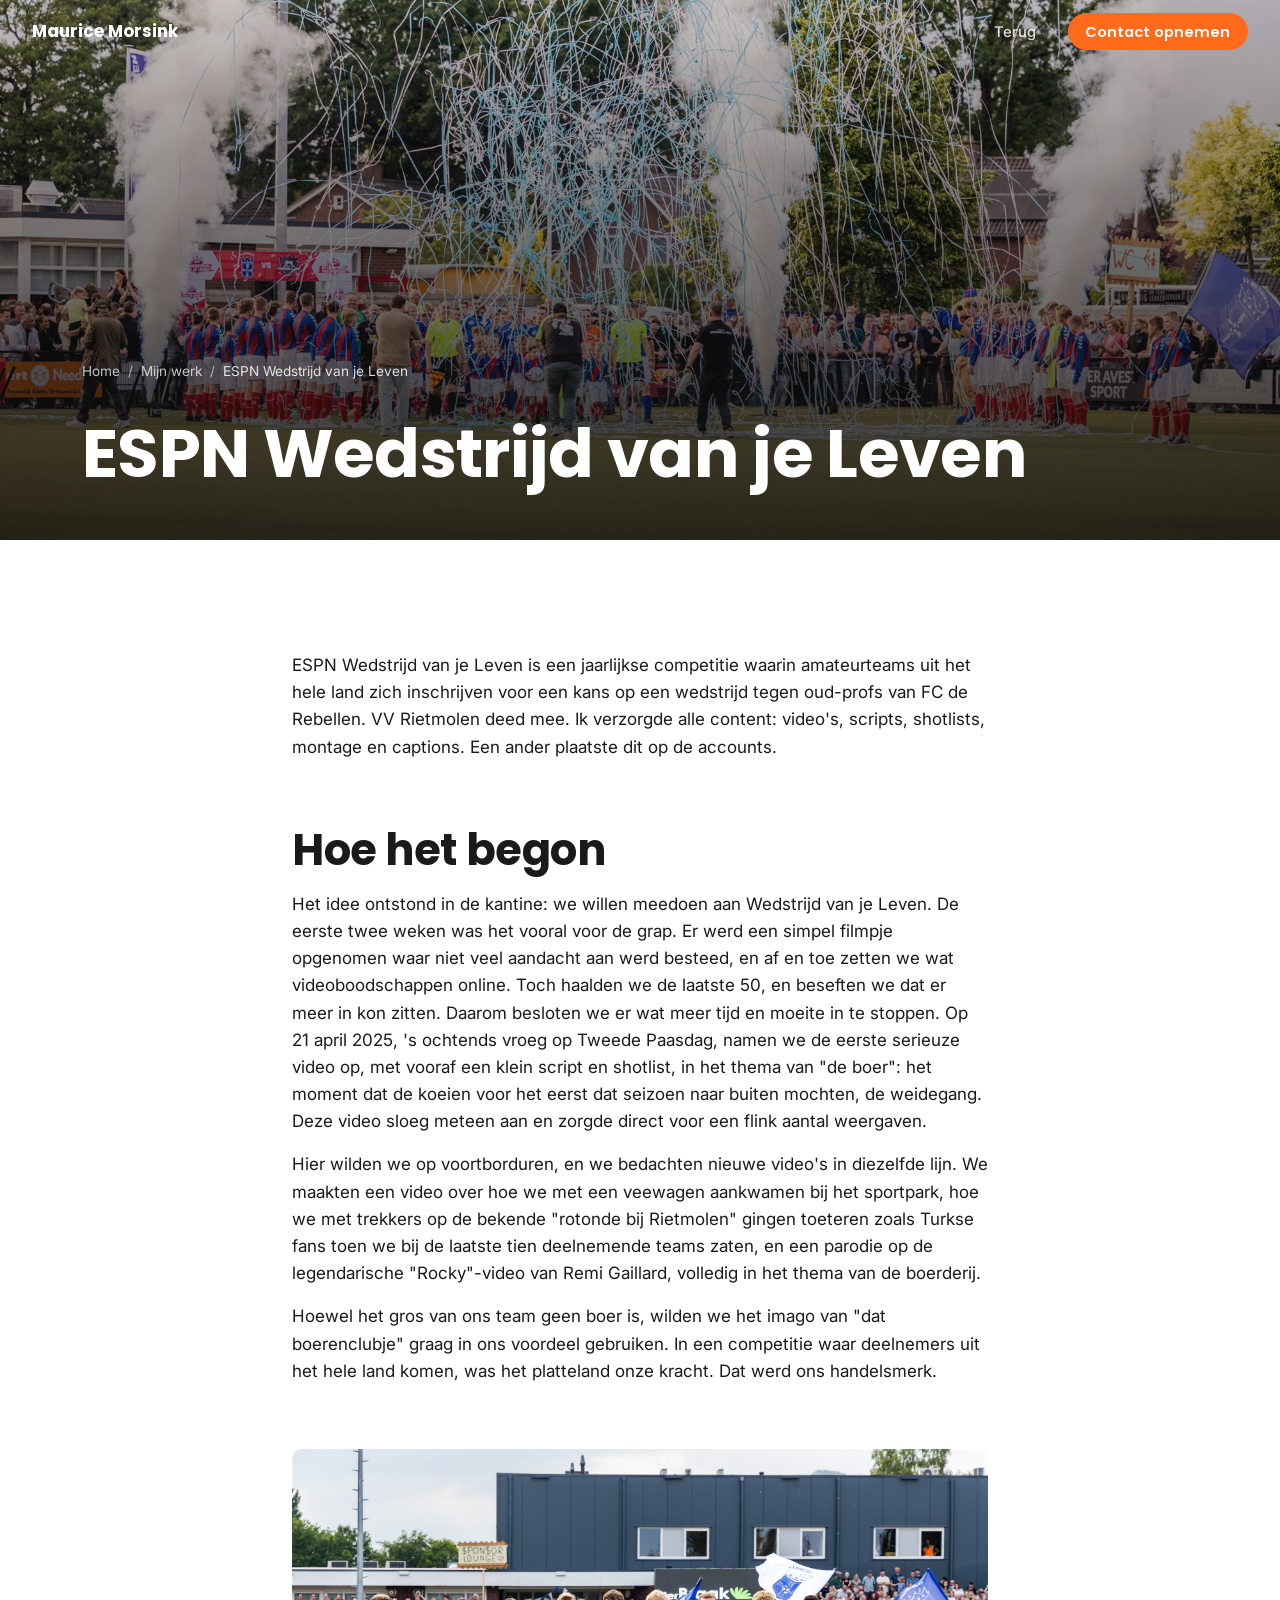
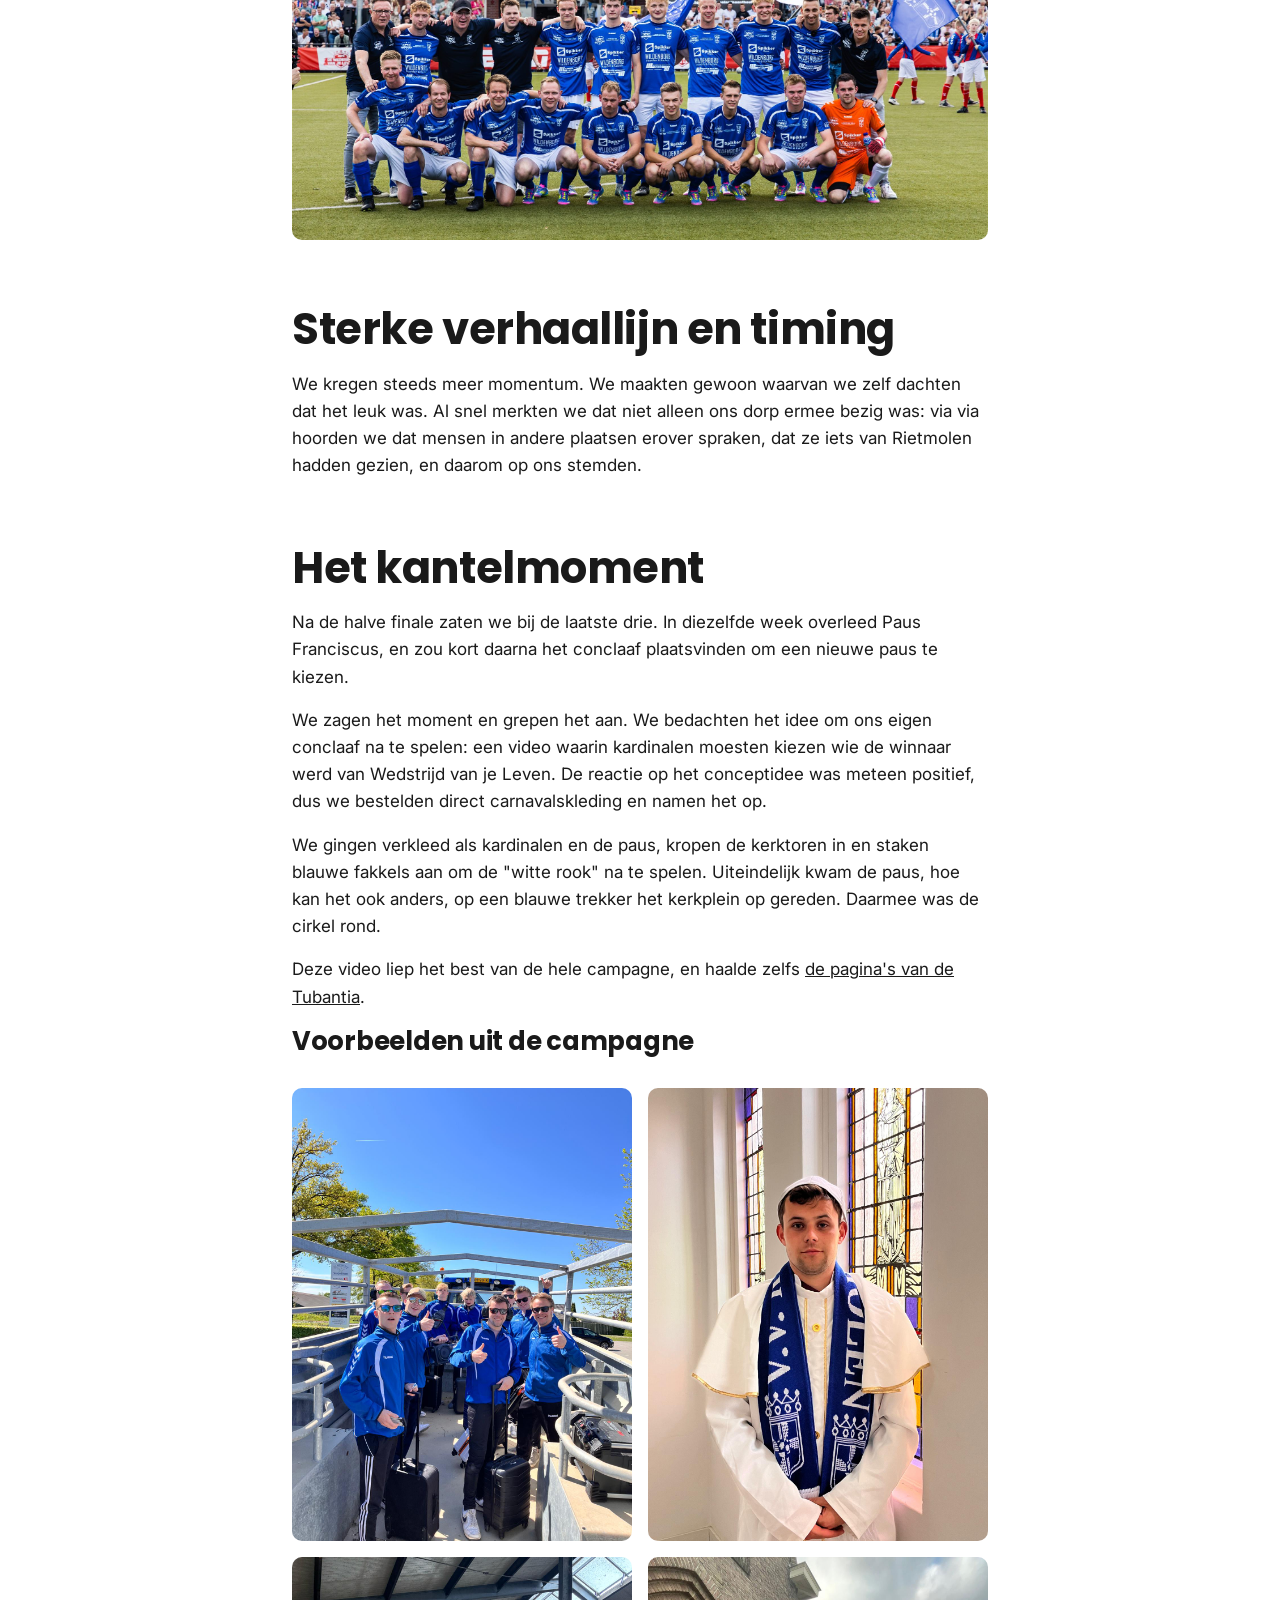
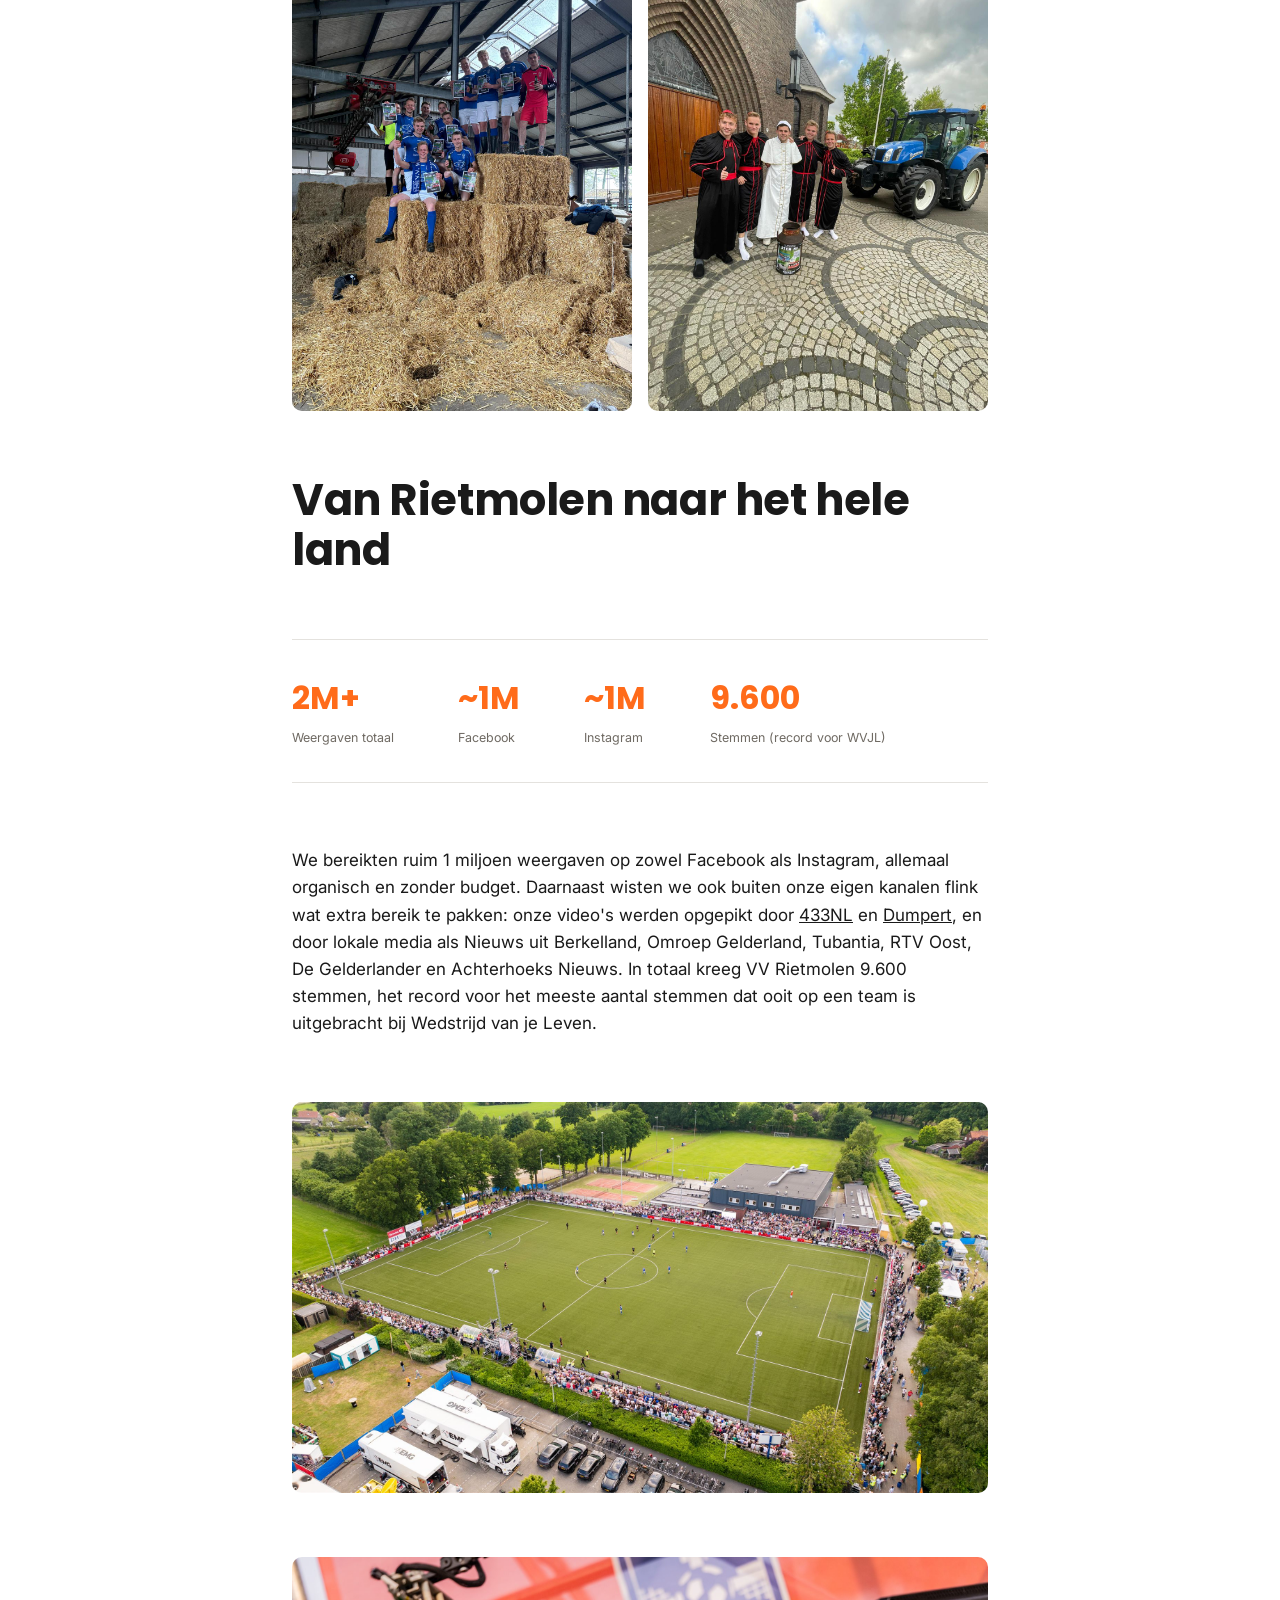
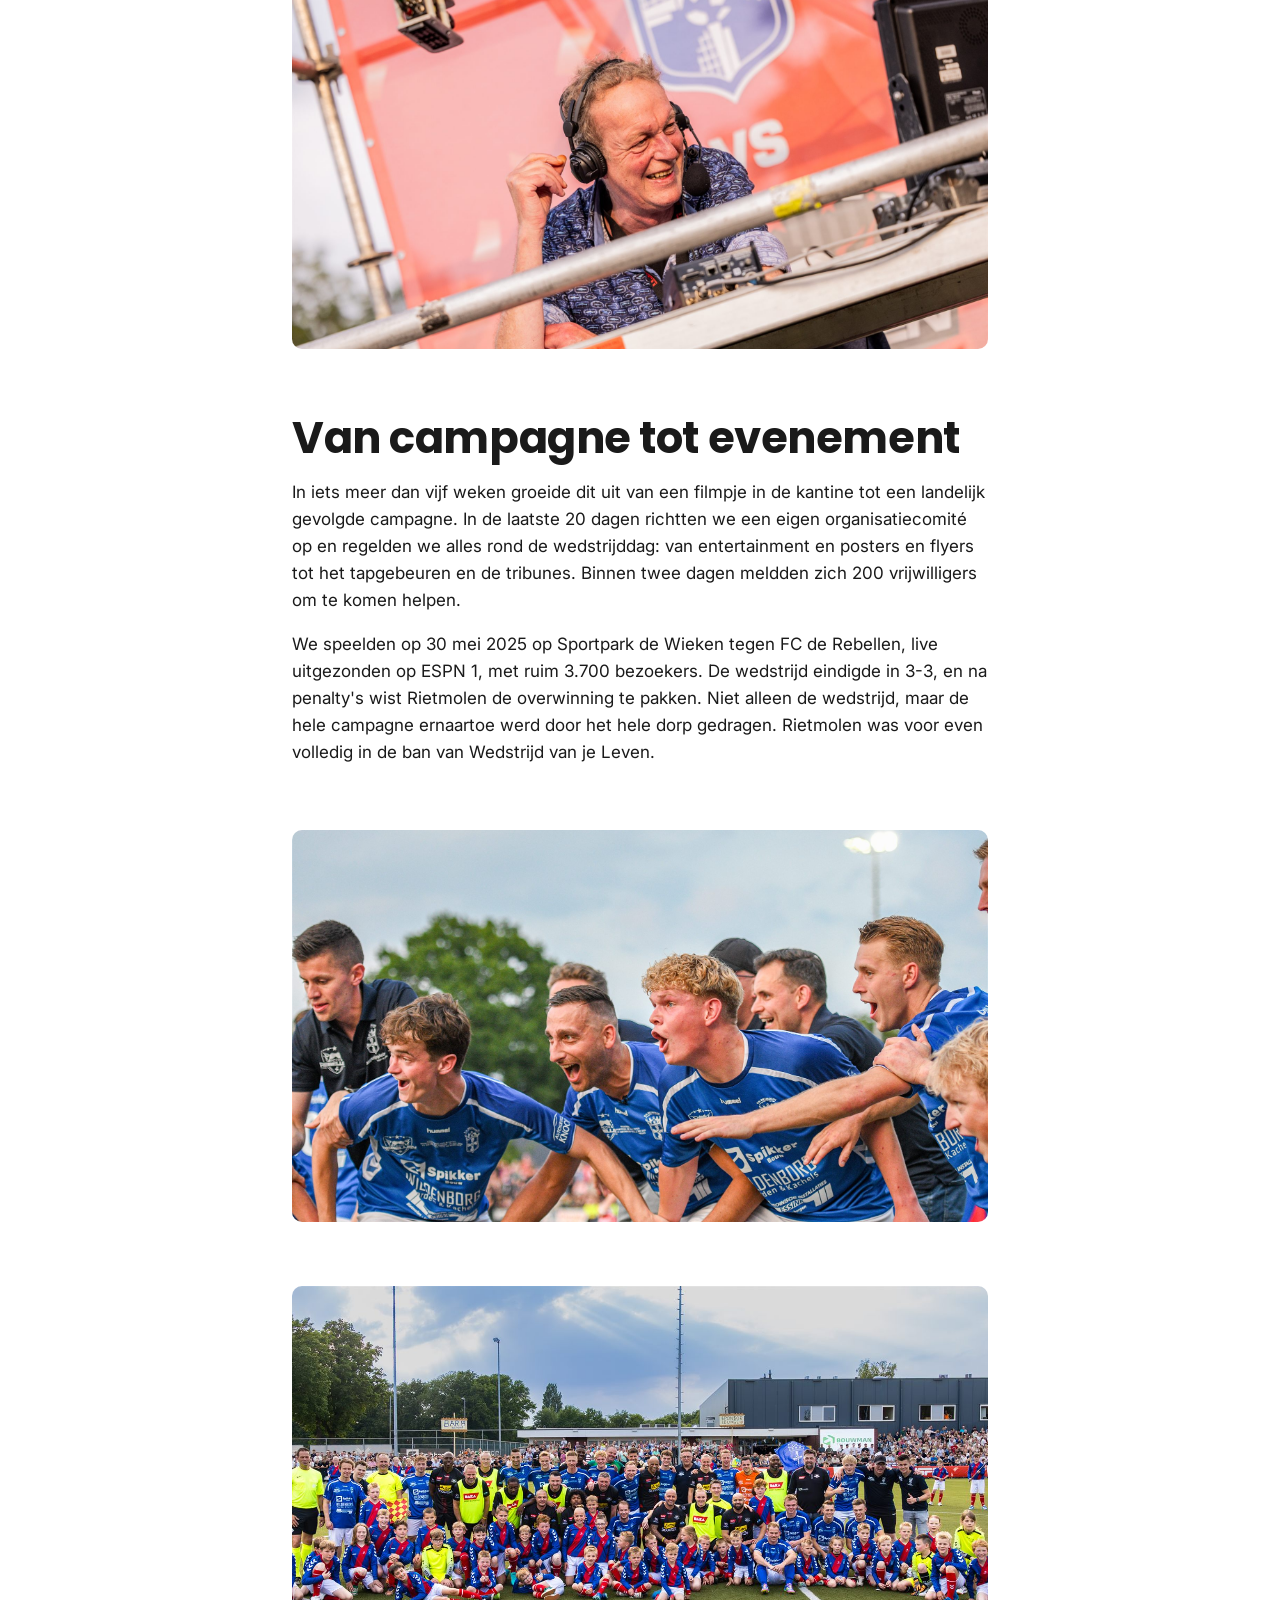
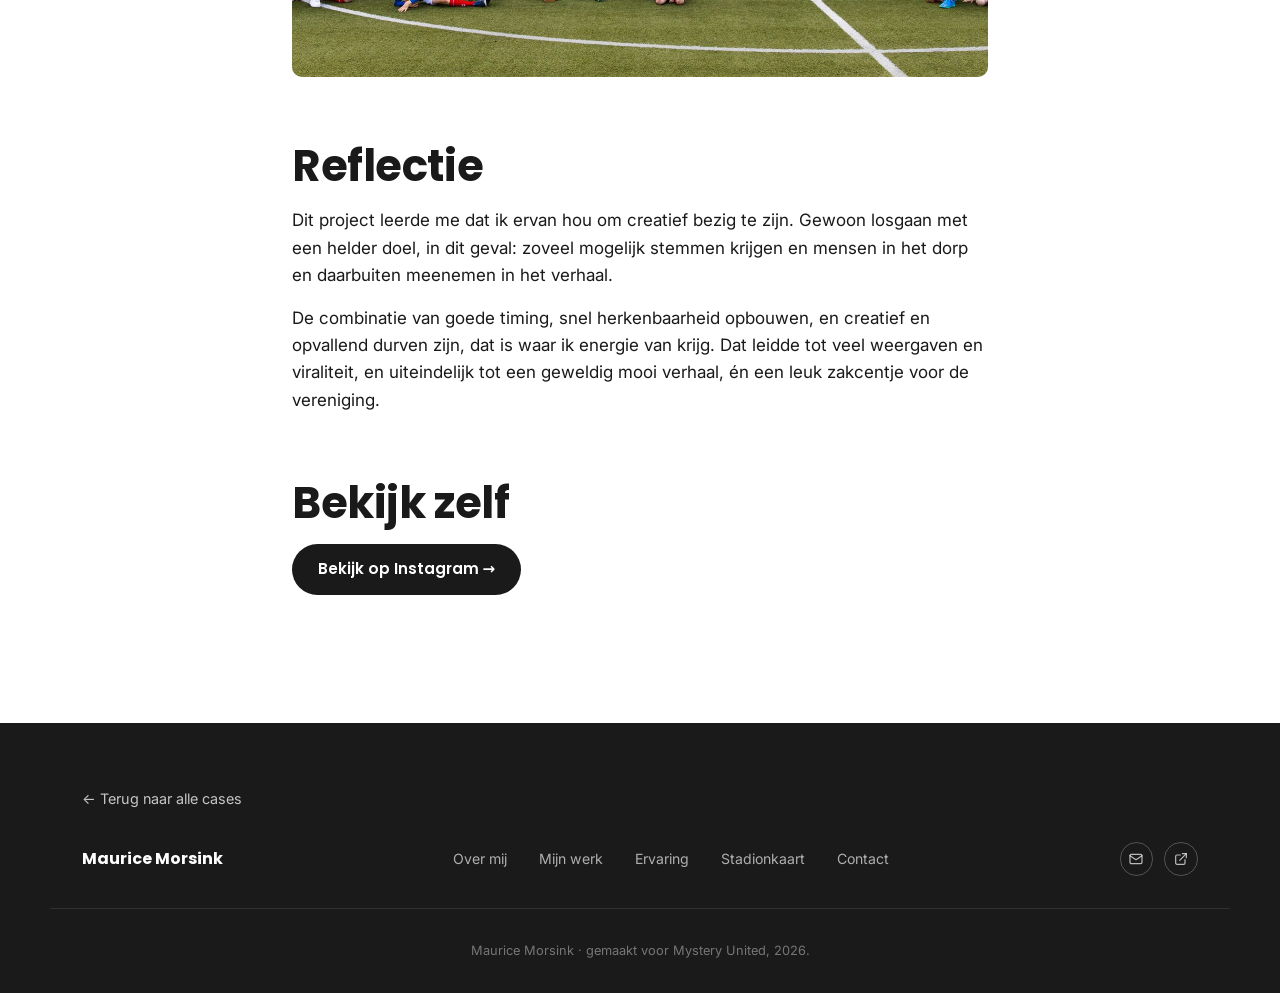
==== commit 400e3cd8: "Case ESPN Wedstrijd van je Leven: verhaal verder uitgewerkt Concreet verhaal met data (21 april 2025" ====
--- a/cases/espn-wedstrijd-van-je-leven.html
+++ b/cases/espn-wedstrijd-van-je-leven.html
@@ -39,17 +39,20 @@
   <p>ESPN Wedstrijd van je Leven is een jaarlijkse competitie waarin amateurteams uit het hele land zich inschrijven voor een kans op een wedstrijd tegen oud-profs van FC de Rebellen. VV Rietmolen deed mee. Ik verzorgde alle content: video's, scripts, shotlists, montage en captions. Een ander plaatste dit op de accounts.</p>
 
   <h2>Hoe het begon</h2>
-  <p>Het idee ontstond in de kantine: we willen meedoen aan Wedstrijd van je Leven. De eerste twee weken was het vooral voor de grap. Op 21 april namen we in de weide tussen de koeien een wat serieuzer "grappig filmpje" op, het moment waarop het begon uit te groeien tot iets groters.</p>
-  <p>Die eerste video was een video als boer. Dat sloeg zo goed aan dat we besloten om het thema door te trekken in meerdere video's, zodat het een soort serie werd en we herkenbaar bleven. Niet wat we eigenlijk zijn, maar een uitvergrote versie daarvan. In een competitie waar deelnemers uit het hele land komen, was het platteland onze kracht. Dat werd ons handelsmerk.</p>
+  <p>Het idee ontstond in de kantine: we willen meedoen aan Wedstrijd van je Leven. De eerste twee weken was het vooral voor de grap. Er werd een simpel filmpje opgenomen waar niet veel aandacht aan werd besteed, en af en toe zetten we wat videoboodschappen online. Toch haalden we de laatste 50, en beseften we dat er meer in kon zitten. Daarom besloten we er wat meer tijd en moeite in te stoppen. Op 21 april 2025, 's ochtends vroeg op Tweede Paasdag, namen we de eerste serieuze video op, met vooraf een klein script en shotlist, in het thema van "de boer": het moment dat de koeien voor het eerst dat seizoen naar buiten mochten, de weidegang. Deze video sloeg meteen aan en zorgde direct voor een flink aantal weergaven.</p>
+  <p>Hier wilden we op voortborduren, en we bedachten nieuwe video's in diezelfde lijn. We maakten een video over hoe we met een veewagen aankwamen bij het sportpark, hoe we met trekkers op de bekende "rotonde bij Rietmolen" gingen toeteren zoals Turkse fans toen we bij de laatste tien deelnemende teams zaten, en een parodie op de legendarische "Rocky"-video van Remi Gaillard, volledig in het thema van de boerderij.</p>
+  <p>Hoewel het gros van ons team geen boer is, wilden we het imago van "dat boerenclubje" graag in ons voordeel gebruiken. In een competitie waar deelnemers uit het hele land komen, was het platteland onze kracht. Dat werd ons handelsmerk.</p>
 
   <figure class="photo" data-num="55"><img src="../assets/photos/foto-55.jpg" alt="VV Rietmolen teamfoto met vlaggen en publiek" onerror="this.parentElement.classList.add('missing')"></figure>
 
   <h2>Sterke verhaallijn en timing</h2>
-  <p>Naarmate we vorderden, merkten we dat dit serieuzer kon worden. We kregen momentum. We maakten gewoon waarvan we zelf dachten dat het leuk was. Al snel merkten we dat niet alleen ons dorp ermee bezig was: via via hoorden we dat mensen in andere plaatsen erover spraken, dat ze iets van Rietmolen hadden gezien, en daarom op ons stemden.</p>
+  <p>We kregen steeds meer momentum. We maakten gewoon waarvan we zelf dachten dat het leuk was. Al snel merkten we dat niet alleen ons dorp ermee bezig was: via via hoorden we dat mensen in andere plaatsen erover spraken, dat ze iets van Rietmolen hadden gezien, en daarom op ons stemden.</p>
 
   <h2>Het kantelmoment</h2>
   <p>Na de halve finale zaten we bij de laatste drie. In diezelfde week overleed Paus Franciscus, en zou kort daarna het conclaaf plaatsvinden om een nieuwe paus te kiezen.</p>
-  <p>We zagen het moment en grepen het aan. We speelden ons eigen conclaaf na, een video waarin wij de keuze moesten maken. De reactie op het conceptidee was meteen positief, dus we bestelden direct carnavalskleding en namen het op. Deze video liep het best van de hele campagne, en haalde zelfs <a href="https://www.tubantia.nl/play/productie/vv-rietmolen-speelt-het-vaticaan-na-1399863" target="_blank" rel="noopener">de pagina's van de Tubantia</a>.</p>
+  <p>We zagen het moment en grepen het aan. We bedachten het idee om ons eigen conclaaf na te spelen: een video waarin kardinalen moesten kiezen wie de winnaar werd van Wedstrijd van je Leven. De reactie op het conceptidee was meteen positief, dus we bestelden direct carnavalskleding en namen het op.</p>
+  <p>We gingen verkleed als kardinalen en de paus, kropen de kerktoren in en staken blauwe fakkels aan om de "witte rook" na te spelen. Uiteindelijk kwam de paus, hoe kan het ook anders, op een blauwe trekker het kerkplein op gereden. Daarmee was de cirkel rond.</p>
+  <p>Deze video liep het best van de hele campagne, en haalde zelfs <a href="https://www.tubantia.nl/play/productie/vv-rietmolen-speelt-het-vaticaan-na-1399863" target="_blank" rel="noopener">de pagina's van de Tubantia</a>.</p>
 
   <h3>Voorbeelden uit de campagne</h3>
   <div class="case-example-grid">
@@ -66,21 +69,21 @@
     <div class="case-stat"><strong>~1M</strong><span>Instagram</span></div>
     <div class="case-stat"><strong>9.600</strong><span>Stemmen (record voor WVJL)</span></div>
   </div>
-  <p>We bereikten ruim 1 miljoen weergaven op Facebook en evenveel op Instagram, allemaal organisch en zonder budget. Daarnaast zetten we het record voor het meeste aantal stemmen dat ooit op een team is uitgebracht bij Wedstrijd van je Leven.</p>
+  <p>We bereikten ruim 1 miljoen weergaven op zowel Facebook als Instagram, allemaal organisch en zonder budget. Daarnaast wisten we ook buiten onze eigen kanalen flink wat extra bereik te pakken: onze video's werden opgepikt door <a href="https://www.instagram.com/reels/DJMalUdsggn/" target="_blank" rel="noopener">433NL</a> en <a href="https://www.dumpert.nl/item/100121280_c7a6d3f5" target="_blank" rel="noopener">Dumpert</a>, en door lokale media als Nieuws uit Berkelland, Omroep Gelderland, Tubantia, RTV Oost, De Gelderlander en Achterhoeks Nieuws. In totaal kreeg VV Rietmolen 9.600 stemmen, het record voor het meeste aantal stemmen dat ooit op een team is uitgebracht bij Wedstrijd van je Leven.</p>
 
   <figure class="photo" data-num="60"><img src="../assets/photos/foto-60.jpg" alt="Luchtfoto van het sportpark tijdens de wedstrijd, met ESPN-uitzendwagens" onerror="this.parentElement.classList.add('missing')"></figure>
   <figure class="photo" data-num="14"><img src="../assets/photos/foto-14.jpg" alt="Commentator en broadcastopstelling bij Wedstrijd van je Leven" onerror="this.parentElement.classList.add('missing')"></figure>
 
   <h2>Van campagne tot evenement</h2>
-  <p>Van de eerste video tot de finale zat ongeveer een maand, van 10 april tot 10 mei. In de laatste 20 dagen hebben we alles rond de wedstrijddag zelf geregeld: van een tribune langs het veld op ons eigen sportpark, tot de tapwagen voor het bier en eigen matchday sjaals.</p>
-  <p>We speelden de wedstrijd tegen FC de Rebellen, live uitgezonden op ESPN 1, met ruim 3.700 bezoekers op ons eigen sportpark.</p>
+  <p>In iets meer dan vijf weken groeide dit uit van een filmpje in de kantine tot een landelijk gevolgde campagne. In de laatste 20 dagen richtten we een eigen organisatiecomité op en regelden we alles rond de wedstrijddag: van entertainment en posters en flyers tot het tapgebeuren en de tribunes. Binnen twee dagen meldden zich 200 vrijwilligers om te komen helpen.</p>
+  <p>We speelden op 30 mei 2025 op Sportpark de Wieken tegen FC de Rebellen, live uitgezonden op ESPN 1, met ruim 3.700 bezoekers. De wedstrijd eindigde in 3-3, en na penalty's wist Rietmolen de overwinning te pakken. Niet alleen de wedstrijd, maar de hele campagne ernaartoe werd door het hele dorp gedragen. Rietmolen was voor even volledig in de ban van Wedstrijd van je Leven.</p>
 
   <figure class="photo" data-num="56"><img src="../assets/photos/foto-56.jpg" alt="Spelers van VV Rietmolen vieren feest" onerror="this.parentElement.classList.add('missing')"></figure>
   <figure class="photo" data-num="13"><img src="../assets/photos/foto-13.jpg" alt="Teamfoto op het veld met volle tribune" onerror="this.parentElement.classList.add('missing')"></figure>
 
   <h2>Reflectie</h2>
   <p>Dit project leerde me dat ik ervan hou om creatief bezig te zijn. Gewoon losgaan met een helder doel, in dit geval: zoveel mogelijk stemmen krijgen en mensen in het dorp en daarbuiten meenemen in het verhaal.</p>
-  <p>De combinatie van timing, moment-opportunisme en een duidelijk thema, dat is waar ik echt energie van krijg. Niet gepland, maar wel gericht.</p>
+  <p>De combinatie van goede timing, snel herkenbaarheid opbouwen, en creatief en opvallend durven zijn, dat is waar ik energie van krijg. Dat leidde tot veel weergaven en viraliteit, en uiteindelijk tot een geweldig mooi verhaal, én een leuk zakcentje voor de vereniging.</p>
 
   <h2>Bekijk zelf</h2>
   <p><a class="btn btn-dark" href="https://www.instagram.com/vvrietmolenheren1/" target="_blank" rel="noopener">Bekijk op Instagram →</a></p>
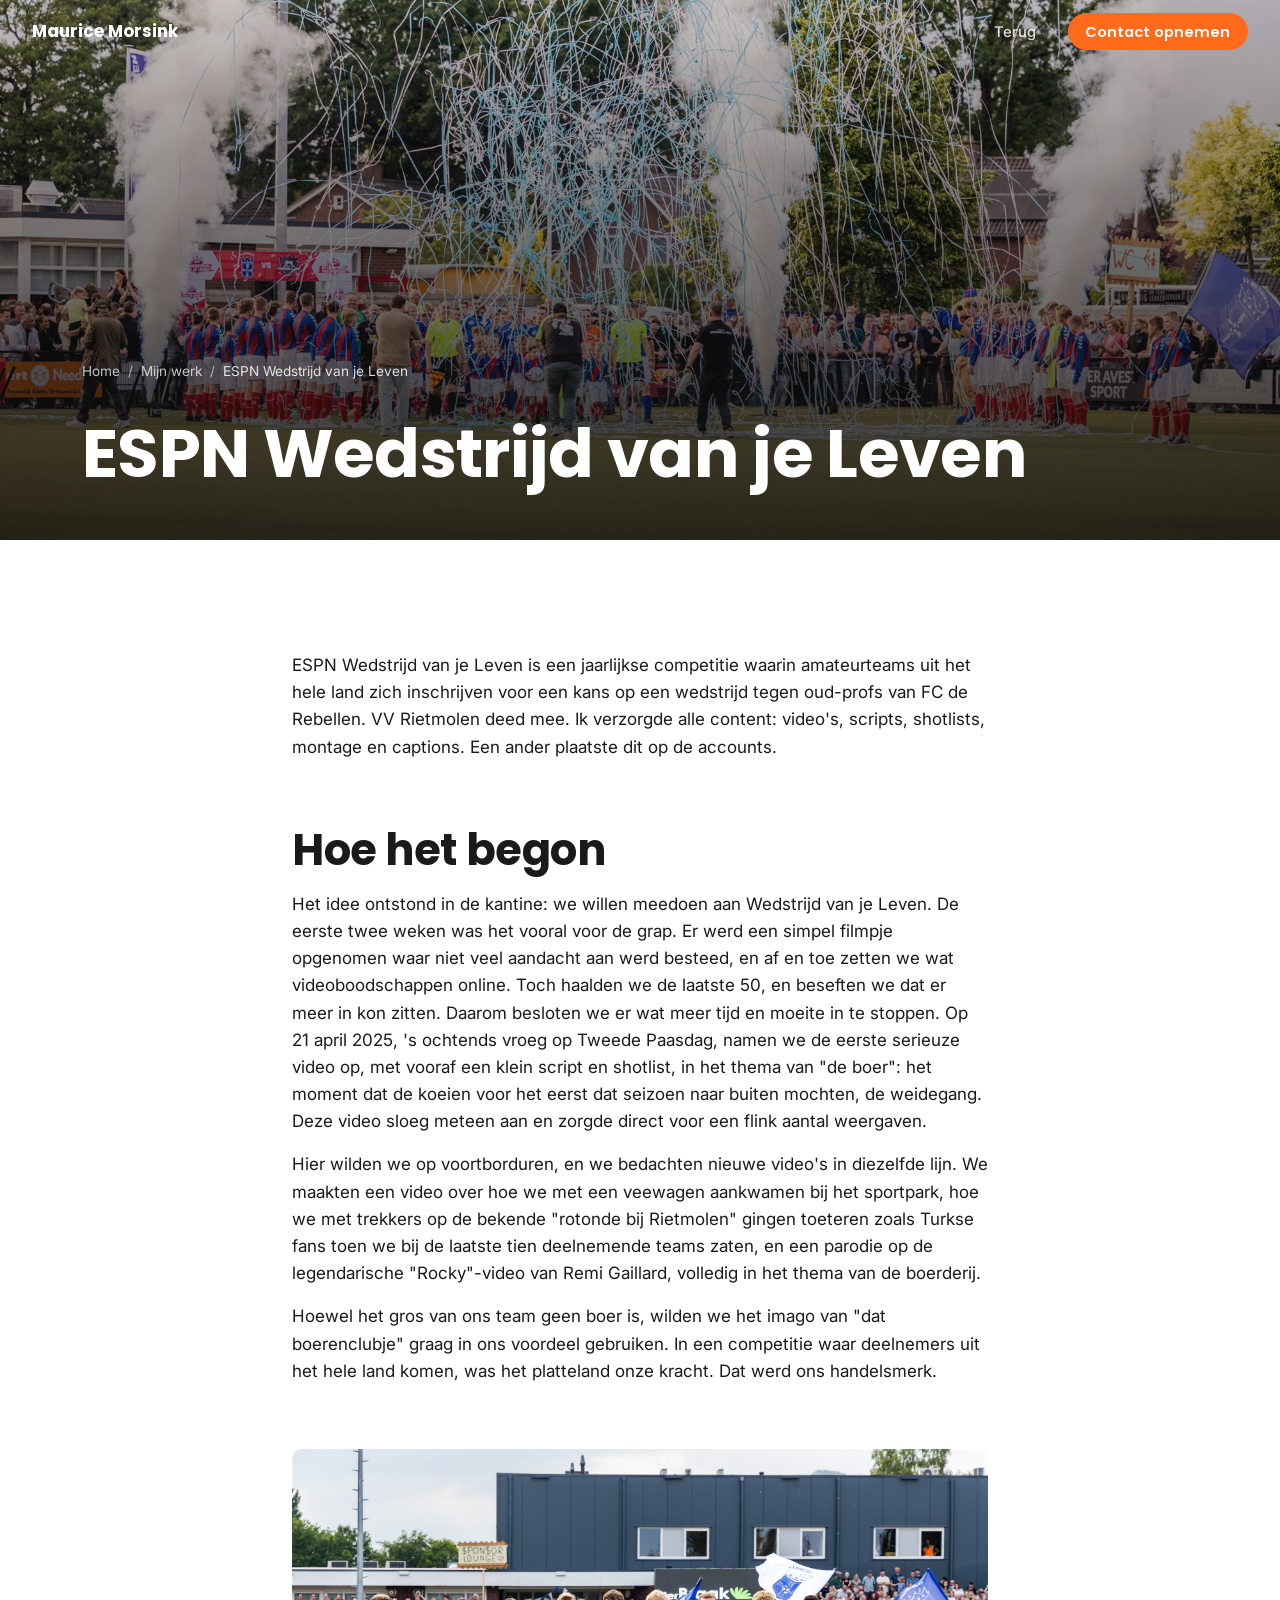
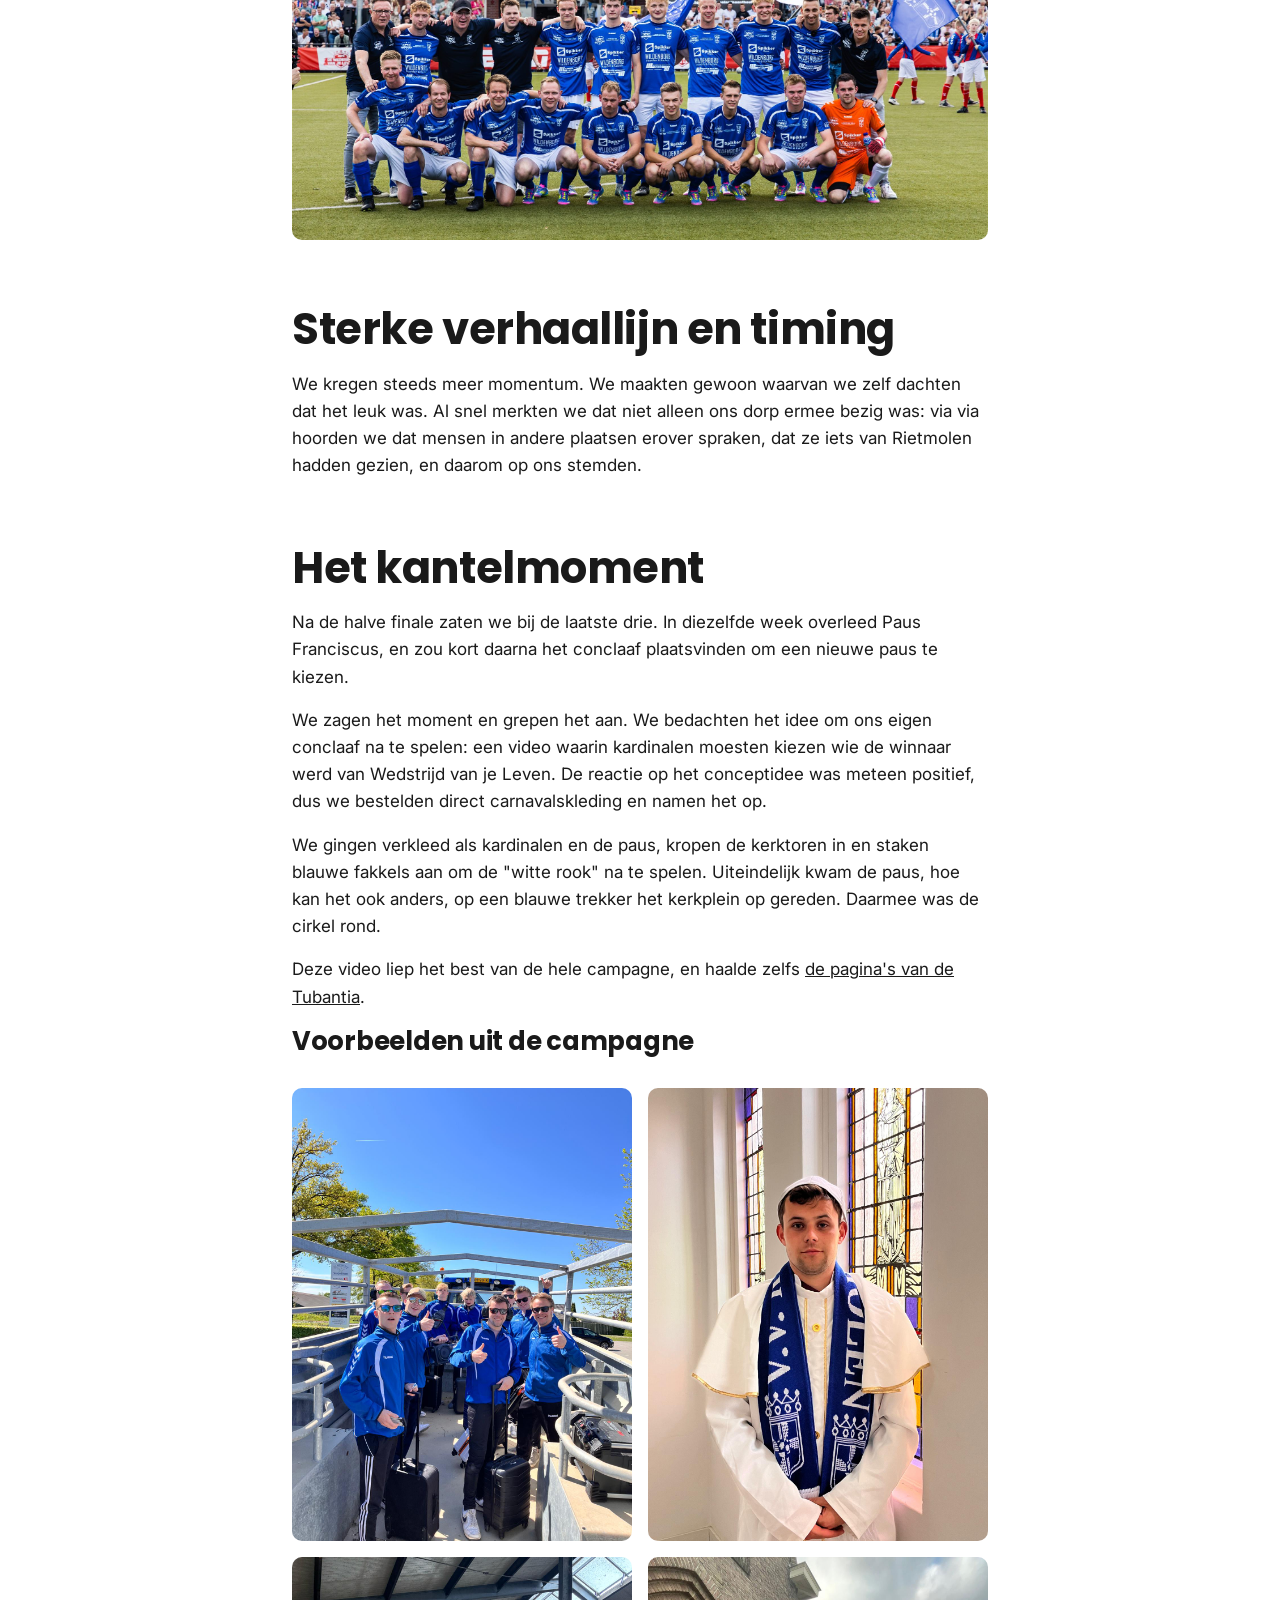
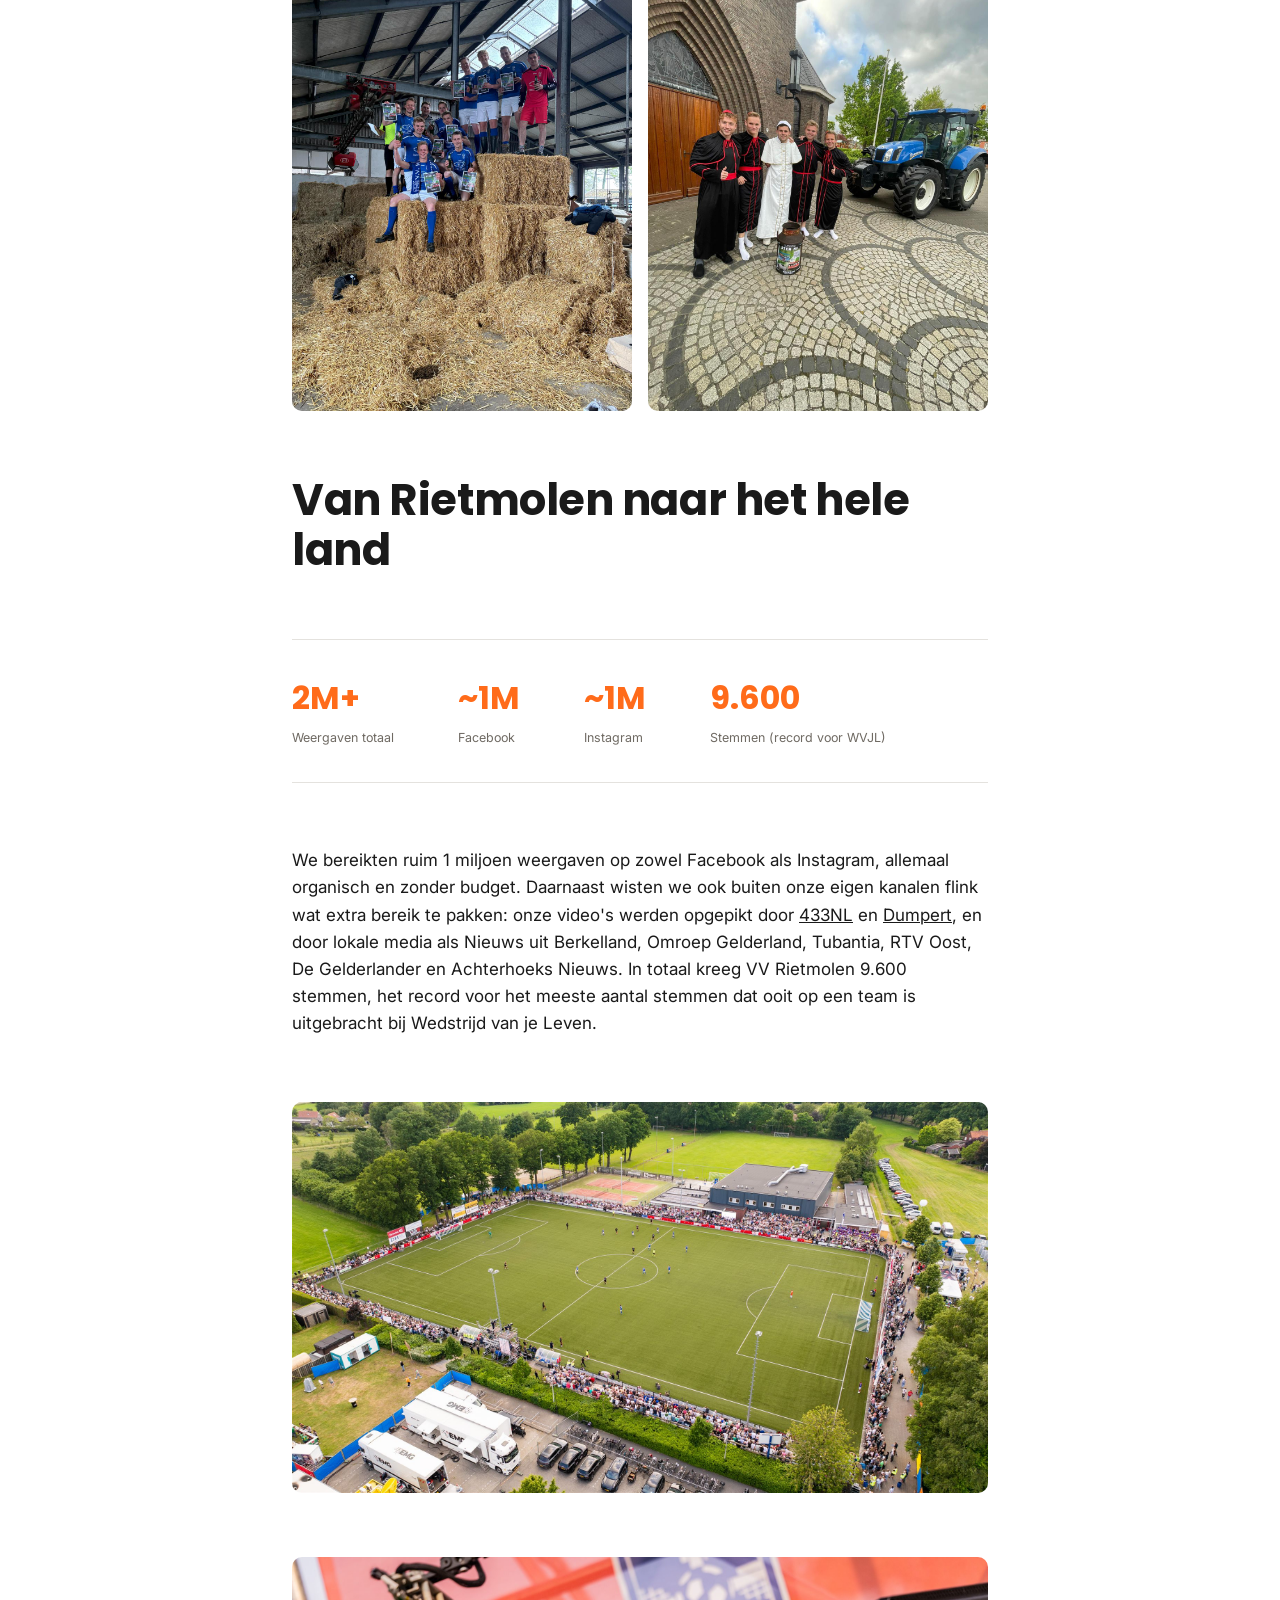
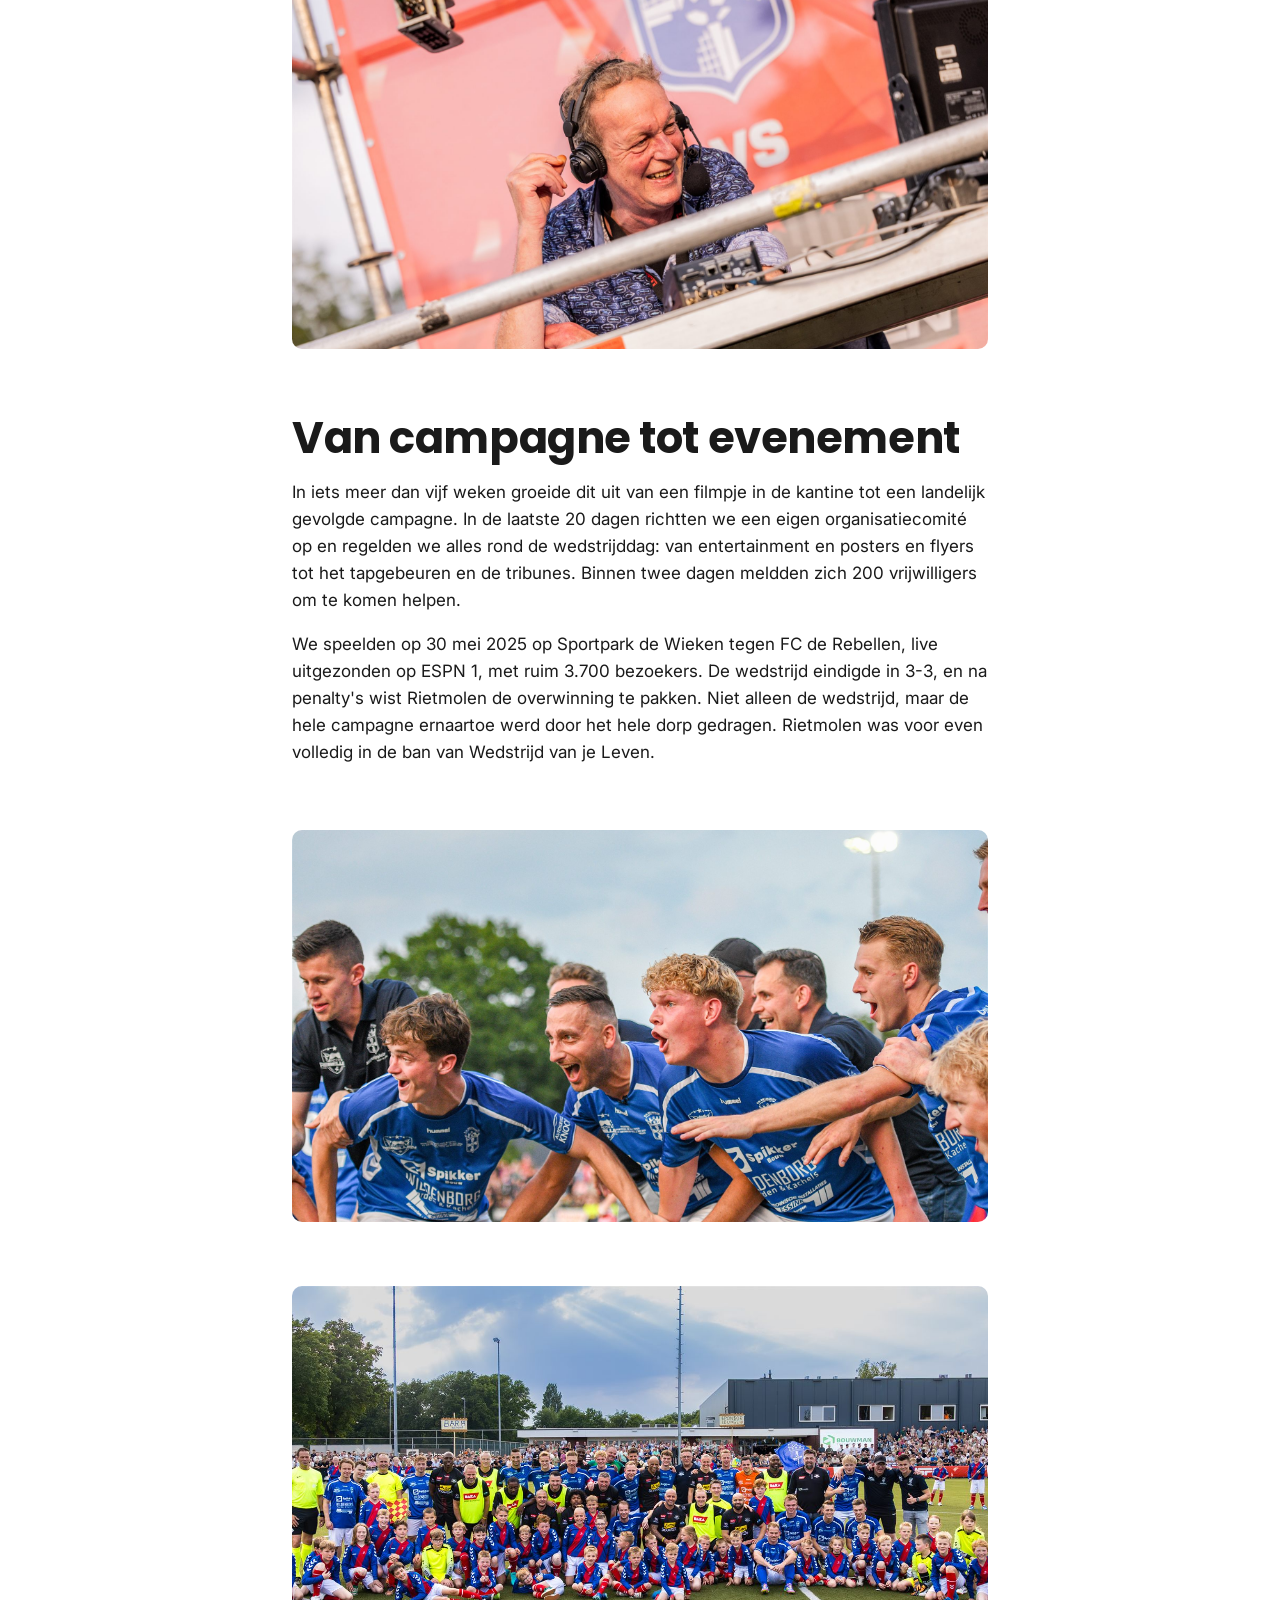
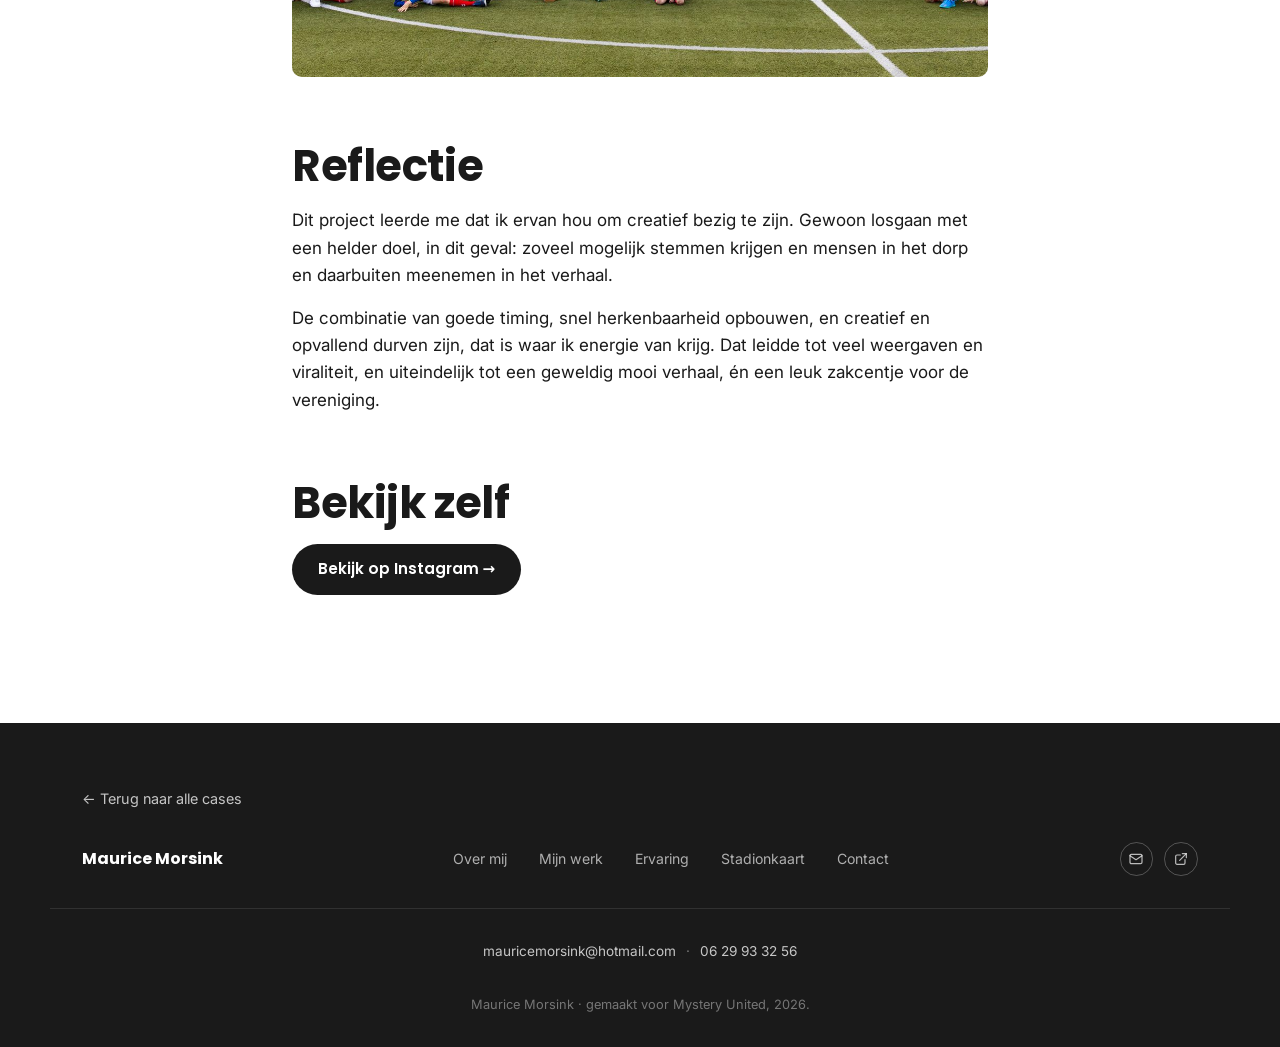
==== commit bdf50884: "Contactgegevens toevoegen aan secundaire footer E-mailadres en telefoonnummer als leesbare, klikbare" ====
--- a/cases/espn-wedstrijd-van-je-leven.html
+++ b/cases/espn-wedstrijd-van-je-leven.html
@@ -111,6 +111,11 @@
       </a>
     </div>
   </div>
+  <div class="container footer-contact">
+    <a href="mailto:mauricemorsink@hotmail.com">mauricemorsink@hotmail.com</a>
+    <span aria-hidden="true">·</span>
+    <a href="tel:0629933256">06 29 93 32 56</a>
+  </div>
   <div class="container footer-bottom">Maurice Morsink · gemaakt voor Mystery United, 2026.</div>
 </footer>
 
--- a/css/styles.css
+++ b/css/styles.css
@@ -610,7 +610,6 @@
 }
 .leaflet-popup-content-wrapper { border-radius: 10px; }
 .map-popup { width: 270px; font-family: var(--font-body); }
-.map-popup .photo { --ph-ratio: 4/3; margin-bottom: 0.6rem; border-radius: 6px; }
 .map-popup h4 { font-family: var(--font-head); font-size: 1.05rem; margin-bottom: 0.5rem; color: var(--color-ink); }
 .map-popup-info {
   margin: 0 0 0.5rem;
@@ -828,6 +827,22 @@
   transition: border-color 0.2s ease, color 0.2s ease;
 }
 .footer-social a:hover { border-color: var(--color-orange); color: var(--color-orange); }
+.footer-contact {
+  display: flex;
+  flex-wrap: wrap;
+  justify-content: center;
+  align-items: center;
+  gap: 0.6rem;
+  padding-top: var(--gap-md);
+  font-size: 0.85rem;
+  color: rgba(255,255,255,0.4);
+}
+.footer-contact a {
+  color: rgba(255,255,255,0.75);
+  text-decoration: none;
+  transition: color 0.2s ease;
+}
+.footer-contact a:hover { color: var(--color-orange); }
 .footer-bottom {
   text-align: center;
   font-size: 0.8rem;
